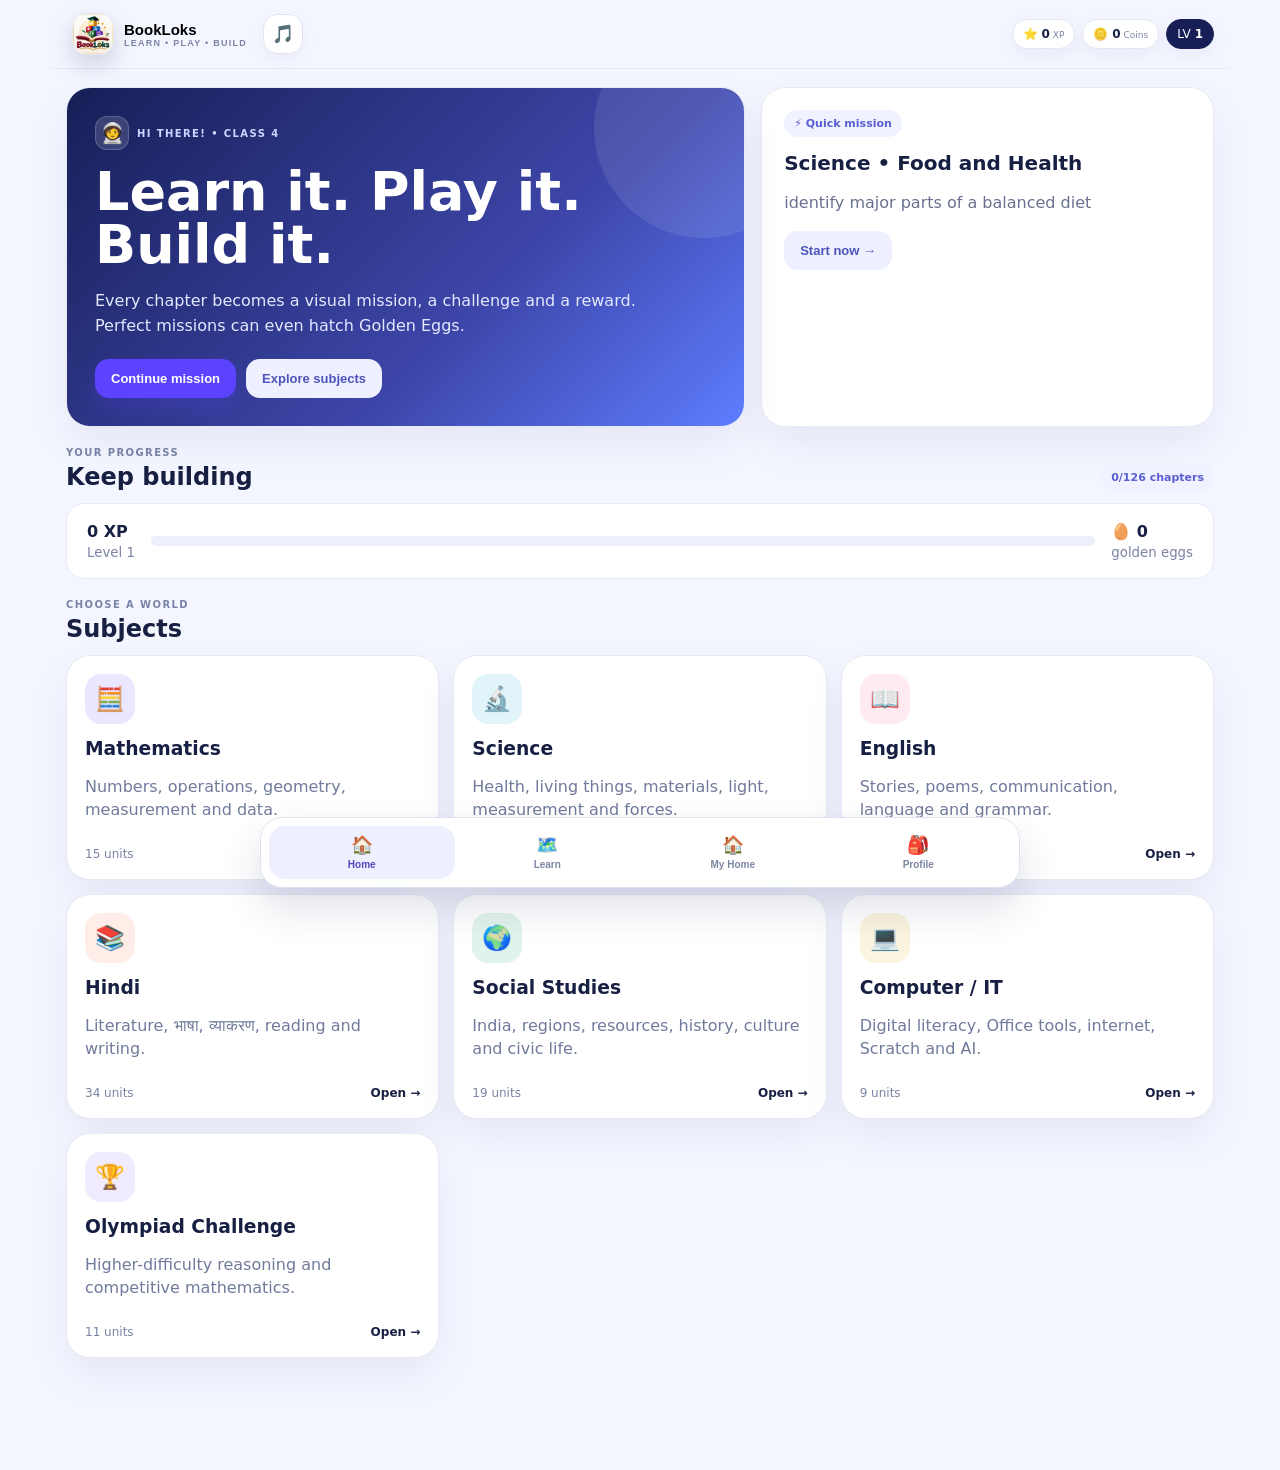
==== app/index.html @ 9c19acb6 "Add files via upload" ====
<!doctype html><html lang="en"><head><meta charset="utf-8"><meta name="viewport" content="width=device-width,initial-scale=1,viewport-fit=cover,user-scalable=no"><meta name="theme-color" content="#F4F6FF"><meta name="mobile-web-app-capable" content="yes"><meta name="apple-mobile-web-app-capable" content="yes"><title>BookLoks — Learn • Play • Build</title><link rel="icon" type="image/png" href="../assets/logo/bookloks_icon_256.png"><link rel="apple-touch-icon" href="../assets/logo/bookloks_icon_256.png"><link rel="stylesheet" href="styles.css"></head><body><div class="app-shell"><header class="topbar"><button id="backBtn" class="icon-btn hidden">←</button><button id="brandBtn" class="brand"><span class="brand-orb"><img src="../assets/logo/bookloks_icon_256.png" alt="BookLoks"/></span><span><b>BookLoks</b><small>LEARN • PLAY • BUILD</small></span></button><button id="musicBtn" class="music-btn" type="button" aria-label="Sound on" title="Sound on">🎵</button><div class="header-stats"><span class="stat-pill">⭐ <b id="xpValue">0</b><small>XP</small></span><span class="stat-pill">🪙 <b id="coinValue">0</b><small>Coins</small></span><span class="level-pill">LV <b id="levelValue">1</b></span></div></header><main id="app"><section style="padding:40px;text-align:center"><h1 style="margin-bottom:8px">BookLoks</h1><p>Loading your learning world…</p></section></main><nav class="bottom-nav"><button class="nav-btn active" data-route="home"><span>🏠</span><small>Home</small></button><button class="nav-btn" data-route="subjects"><span>🗺️</span><small>Learn</small></button><button class="nav-btn" data-route="world"><span>🏠</span><small>My Home</small></button><button class="nav-btn" data-route="profile"><span>🎒</span><small>Profile</small></button></nav></div><div id="toast" class="toast"></div><div id="modal" class="modal hidden"></div><script src="loader.js"></script></body></html>
---- app/styles.css ----
/* Blogger skin wrapper — app CSS below */
.app-hidden-section,#apphidden{display:none!important;height:0!important;min-height:0!important;overflow:hidden!important;}
body#layout #apphidden{display:block!important;height:auto!important;}
*{box-sizing:border-box}html,body{margin:0;padding:0;background:#f4f6ff;color:#172042;font-family:Inter,system-ui,-apple-system,BlinkMacSystemFont,"Segoe UI",sans-serif}body{min-height:100vh;width:100%;overflow-x:hidden;overscroll-behavior-x:none;-webkit-tap-highlight-color:transparent}.app-shell{max-width:1180px;margin:0 auto;min-height:100vh;background:#f4f6ff}.topbar{position:sticky;top:0;z-index:20;display:flex;align-items:center;gap:10px;padding:12px 16px;background:rgba(244,246,255,.93);backdrop-filter:blur(18px);border-bottom:1px solid #e6e9f6}.brand{border:0;background:none;display:flex;align-items:center;gap:10px;cursor:pointer;text-align:left;min-width:0}.brand-orb{width:42px;height:42px;border-radius:14px;display:grid;place-items:center;background:#171f4f;color:#fff;font-weight:900;font-size:22px;box-shadow:0 10px 24px rgba(25,31,90,.18)}.brand b{display:block;font-size:15px}.brand small{display:block;font-size:9px;letter-spacing:.14em;font-weight:800;color:#7c84a6}.header-stats{margin-left:auto;display:flex;gap:7px;align-items:center}.stat-pill,.level-pill{background:#fff;border:1px solid #e3e6f3;border-radius:999px;padding:7px 10px;font-size:12px;box-shadow:0 6px 18px rgba(36,48,120,.06)}.stat-pill small{margin-left:3px;color:#7b83a4;font-size:9px}.level-pill{background:#181f57;color:#fff;border-color:#181f57}.icon-btn{width:40px;height:40px;border:0;border-radius:14px;background:#fff;border:1px solid #e1e4f1;cursor:pointer;font-size:20px}.music-btn{width:40px;height:40px;border:1px solid #e1e4f1;border-radius:14px;background:#fff;cursor:pointer;font-size:18px;display:grid;place-items:center;box-shadow:0 6px 16px rgba(36,48,120,.05)}.music-btn.off{opacity:.55}.option-btn.wrong{animation:wrongShake .34s ease}.check-card-btn.wrong{animation:wrongShake .34s ease}.error-flash{animation:errorPulse .36s ease}@keyframes wrongShake{0%,100%{transform:translateX(0)}20%{transform:translateX(-5px)}40%{transform:translateX(5px)}60%{transform:translateX(-4px)}80%{transform:translateX(4px)}}@keyframes errorPulse{0%{box-shadow:0 0 0 0 rgba(220,72,72,.0)}45%{box-shadow:0 0 0 5px rgba(220,72,72,.12)}100%{box-shadow:0 0 0 0 rgba(220,72,72,.0)}}.hidden{display:none!important}#app{padding:18px 16px calc(112px + env(safe-area-inset-bottom))}.hero-grid{display:grid;grid-template-columns:1.5fr 1fr;gap:16px}.hero-card,.daily-card,.content-card,.chapter-hero,.visual-game-card,.question-card,.world-card,.profile-card,.book-card,.subject-card,.chapter-card{background:#fff;border:1px solid #e6e9f4;box-shadow:0 18px 40px rgba(38,50,120,.07);border-radius:24px}.hero-card{padding:28px;background:linear-gradient(135deg,#171f57 0%,#3d46a9 62%,#5e7dff 100%);color:#fff;overflow:hidden;position:relative}.hero-card:after{content:"";position:absolute;width:220px;height:220px;border-radius:50%;right:-70px;top:-70px;background:rgba(255,255,255,.09)}.eyebrow{font-size:10px;letter-spacing:.14em;font-weight:900;color:#7a83a6;text-transform:uppercase}.hero-card .eyebrow{color:#cfd4ff}.hero-card h1{font-size:clamp(30px,6vw,54px);line-height:.98;margin:12px 0}.hero-card p{max-width:560px;color:#e4e8ff;line-height:1.6}.hero-actions{display:flex;flex-wrap:wrap;gap:10px;margin-top:20px}.daily-card{padding:22px}.daily-card h3{font-size:20px;margin:14px 0 8px}.daily-card p{color:#68718f;line-height:1.5}.section{margin-top:18px}.section-head{display:flex;align-items:flex-end;justify-content:space-between;gap:16px;margin:20px 0 12px}.section-head h1,.section-head h2{margin:5px 0 0}.section-head p{margin:8px 0 0;color:#707a9b}.subject-grid{display:grid;grid-template-columns:repeat(3,1fr);gap:14px}.subject-card{padding:18px;cursor:pointer;transition:.2s transform,.2s box-shadow}.subject-card:hover{transform:translateY(-3px);box-shadow:0 24px 50px rgba(38,50,120,.12)}.icon-bubble{width:50px;height:50px;border-radius:16px;background:color-mix(in srgb,var(--accent) 13%,white);display:grid;place-items:center;font-size:24px}.subject-card h3{margin:14px 0 6px}.subject-card p{color:#707a9b;line-height:1.45;min-height:56px}.card-foot{display:flex;justify-content:space-between;margin-top:14px;font-size:12px}.card-foot span{color:#7b83a4}.progress-card{display:grid;grid-template-columns:auto 1fr auto;gap:16px;align-items:center;padding:18px 20px;background:#fff;border:1px solid #e6e9f4;border-radius:18px}.progress-card small{display:block;color:#7b83a4;margin-top:4px}.big-progress{height:10px;border-radius:999px;background:#edf0fb;overflow:hidden}.big-progress span{display:block;height:100%;background:linear-gradient(90deg,#5b43ff,#6f9dff);border-radius:inherit}.pill,.tag-row span,.skill-pill{display:inline-flex;align-items:center;gap:5px;padding:7px 10px;border-radius:999px;background:#f0f2ff;color:#5a5ed1;font-size:11px;font-weight:800}.book-grid{display:grid;grid-template-columns:repeat(2,1fr);gap:14px}.book-card{display:flex;align-items:center;gap:14px;padding:18px;cursor:pointer}.book-card:hover{box-shadow:0 24px 50px rgba(38,50,120,.11)}.book-icon{width:50px;height:50px;border-radius:16px;background:#f2f4ff;display:grid;place-items:center;font-size:24px}.book-card h3{margin:0 0 5px}.book-card p{margin:0 0 10px;color:#737c9c;font-size:13px}.book-card .arrow{margin-left:auto;font-size:22px;color:#6870a0}.chapter-grid{display:grid;grid-template-columns:repeat(2,1fr);gap:12px}.chapter-card{display:flex;gap:14px;padding:15px;cursor:pointer}.chapter-card.done{border-color:#bfe9d8;background:#fbfffd}.chapter-num{min-width:42px;height:42px;border-radius:14px;background:#171f57;color:#fff;display:grid;place-items:center;font-weight:900}.chapter-card h3{margin:0 0 6px;font-size:16px}.chapter-card p{margin:0;color:#6d7695;line-height:1.4;font-size:12px}.tag-row{display:flex;flex-wrap:wrap;gap:7px;margin-top:10px}.tag-row span{background:#f7f8fc;color:#66708e;border:1px solid #e6e9f1}.source-note{margin-top:16px;padding:12px 14px;background:#fff;border:1px dashed #ccd2e6;border-radius:14px;color:#6c7694;font-size:12px;line-height:1.5}.chapter-hero{padding:22px;border-left:6px solid var(--accent)}.chapter-hero h1{font-size:34px;margin:8px 0}.chapter-hero p{color:#707a98}.content-grid{display:grid;grid-template-columns:repeat(2,1fr);gap:14px;margin-top:14px}.content-card{padding:18px}.content-card h3{margin:8px 0 12px}.content-card p{color:#66708d;line-height:1.5}.card-icon{font-size:22px}.chip-wrap{display:flex;flex-wrap:wrap;gap:7px}.chip{padding:8px 11px;border-radius:12px;background:#f3f4ff;color:#4b54a5;font-size:12px;font-weight:700}.skill-pill{margin:0 6px 6px 0;background:#f4fbf7;color:#218558}.action-bar{display:flex;align-items:center;justify-content:space-between;gap:10px;margin-top:16px}.btn{border:0;border-radius:14px;padding:12px 16px;font-weight:900;cursor:pointer;font-size:13px}.btn.primary{background:#5b43ff;color:#fff;box-shadow:0 10px 20px rgba(91,67,255,.22)}.btn.dark{background:#171f57;color:#fff}.btn.soft{background:#eef0ff;color:#4e54b9}.btn.tiny{padding:8px 10px;border-radius:10px;font-size:11px}.btn:disabled{opacity:.45;cursor:not-allowed}.mission-shell{max-width:980px;margin:0 auto;width:100%}.mission-hero{padding:10px 2px 16px}.mission-hero h1{font-size:clamp(28px,5vw,44px);margin:8px 0}.mission-hero p{color:#707a99;max-width:720px}.stepper{display:flex;gap:8px;flex-wrap:wrap;margin-top:14px}.stepper span{padding:8px 12px;border-radius:999px;background:#eef0fa;color:#8a91ad;font-size:10px;font-weight:900;letter-spacing:.08em}.stepper .active{background:#171f57;color:#fff}.visual-game-card,.question-card{padding:18px}.game-head{display:flex;justify-content:space-between;gap:15px}.game-head h2{margin:9px 0 4px}.game-head p{color:#7b84a3;margin:0}.page-badge{align-self:flex-start;border-radius:999px;background:#f0efff;color:#5b43ff;padding:8px 10px;font-weight:900;font-size:11px}.mini-scene{position:relative;height:360px;margin-top:16px;border-radius:22px;overflow:hidden;background:linear-gradient(#c8f0ff 0 45%,#e2c18d 45% 100%);user-select:none;touch-action:none}.mini-scene .sign{position:absolute;left:18px;top:18px;background:#ff626b;color:white;font-weight:1000;padding:9px 12px;border-radius:12px;transform:rotate(-3deg)}.cloud{position:absolute;left:55%;top:28px;font-size:44px;opacity:.75}.ground{position:absolute;left:0;right:0;bottom:0;height:45%;background:repeating-linear-gradient(90deg,#d4b276 0 14px,#d8ba86 14px 27px)}.conveyor{position:absolute;left:8%;right:8%;top:47%;height:56px;background:#555b6d;border-radius:16px;box-shadow:0 10px 16px rgba(24,30,55,.18)}.belt{position:absolute;inset:10px;border-radius:10px;background:repeating-linear-gradient(90deg,#9ca8bd 0 18px,#737f95 18px 34px)}.crate{position:absolute;top:39%;left:12%;width:78px;height:78px;background:#cf8b45;border-radius:16px;display:grid;place-items:center;font-size:28px;box-shadow:0 10px 18px rgba(71,43,21,.2);touch-action:none;cursor:grab}.crate:active{cursor:grabbing}.drop-target{position:absolute;top:39%;right:6%;width:120px;height:86px;border:4px dashed #29ae71;border-radius:18px;background:#eefff5;display:grid;place-items:center;color:#15814f;font-weight:1000;font-size:11px}.hint-arrow{position:absolute;bottom:23px;left:31%;background:#4f5367;color:#fff;padding:9px 16px;border-radius:999px;font-size:11px;font-weight:900}.mini-info{position:absolute;left:18px;bottom:20px;background:#ffffffdc;padding:9px 12px;border-radius:12px;font-size:11px;font-weight:800}.visual-controls{display:flex;align-items:center;justify-content:space-between;gap:10px;margin-top:14px}.visual-status{font-size:12px;font-weight:900;color:#a17313}.visual-status.success{color:#1f9a68}.question-card{margin-top:14px}.question-meta{display:flex;justify-content:space-between;color:#7c84a4;font-size:11px;font-weight:800}.question-card h2{font-size:24px;line-height:1.25;margin:16px 0}.option-grid{display:grid;gap:10px}.option-btn{padding:15px;border-radius:16px;border:1px solid #e1e5f2;background:#fff;text-align:left;font-size:14px;font-weight:800;color:#27304f;cursor:pointer}.option-btn:hover{background:#f7f8ff}.option-btn.correct{border-color:#52c797;background:#effdf6}.option-btn.wrong{border-color:#f08b8b;background:#fff3f3}.feedback{margin-top:12px;padding:12px 14px;border-radius:14px;font-size:12px;line-height:1.5}.feedback.good{background:#ecfff5;color:#11764f}.feedback.bad{background:#fff1f1;color:#a54848}.progress{height:8px;background:#eceff9;border-radius:999px;overflow:hidden;margin-top:15px}.progress span{display:block;height:100%;background:linear-gradient(90deg,#5b43ff,#6c99ff)}.world-card{padding:20px}.room-wrap{display:grid;grid-template-columns:1.4fr 1fr;gap:14px}.room{position:relative;min-height:480px;border-radius:22px;overflow:hidden;background:linear-gradient(#dff7ff 0 58%,#d8b27b 58% 100%);border:1px solid #d8deef}.room .wall-pattern{position:absolute;inset:0 0 42%;background:repeating-linear-gradient(90deg,rgba(255,255,255,.15) 0 18px,rgba(255,255,255,0) 18px 36px)}.rug{position:absolute;width:50%;height:18%;left:25%;bottom:9%;border-radius:50%;background:#8b7be0;opacity:.75}.window{position:absolute;right:8%;top:8%;width:110px;height:100px;border:10px solid #fff;background:#aee3ff;border-radius:18px;box-shadow:0 10px 20px rgba(42,55,95,.13)}.world-item{position:absolute;font-size:40px;transform:translate(-50%,-50%);filter:drop-shadow(0 7px 7px rgba(0,0,0,.13))}.shop{padding:14px;background:#fff;border:1px solid #e6e9f4;border-radius:22px}.inventory-grid{display:grid;gap:8px}.item-card{display:flex;align-items:center;gap:10px;border:1px solid #eef0f5;border-radius:14px;padding:10px}.item-emoji{font-size:24px}.item-main{min-width:0;flex:1}.item-main b{display:block;font-size:12px}.item-main small{color:#8189a2}.profile-card{padding:22px}.profile-main{display:flex;align-items:center;gap:14px}.avatar{width:70px;height:70px;border-radius:22px;background:#efeefe;display:grid;place-items:center;font-size:38px}.profile-main h1{margin:5px 0}.stat-grid{display:grid;grid-template-columns:repeat(3,1fr);gap:10px;margin-top:18px}.stat-grid>div{padding:15px;border-radius:16px;background:#f7f8fd;border:1px solid #e7eaf5}.stat-grid span{display:block;color:#78819e;font-size:11px;margin-top:5px}.profile-section{margin-top:16px;padding-top:16px;border-top:1px solid #e7eaf5}.bottom-nav{position:fixed;left:50%;transform:translateX(-50%);bottom:12px;z-index:30;width:min(760px,calc(100% - 24px));display:grid;grid-template-columns:repeat(4,1fr);background:rgba(255,255,255,.95);border:1px solid #dde2f0;border-radius:22px;padding:8px;box-shadow:0 20px 40px rgba(31,42,92,.14);backdrop-filter:blur(20px)}.nav-btn{border:0;background:none;border-radius:16px;padding:8px 6px;color:#7d85a1;cursor:pointer}.nav-btn span{display:block;font-size:18px}.nav-btn small{font-size:10px;font-weight:900}.nav-btn.active{background:#eef0ff;color:#4f46bd}.toast{position:fixed;left:50%;bottom:92px;transform:translateX(-50%) translateY(15px);opacity:0;pointer-events:none;background:#171f57;color:#fff;padding:11px 14px;border-radius:999px;font-weight:800;font-size:12px;z-index:50;transition:.2s}.toast.show{opacity:1;transform:translateX(-50%) translateY(0)}.modal{position:fixed;inset:0;background:rgba(15,19,44,.45);display:grid;place-items:center;z-index:60;padding:18px}.modal-card{background:#fff;border-radius:24px;padding:22px;width:min(420px,100%);box-shadow:0 30px 80px rgba(0,0,0,.2)}.modal-card h2{margin-top:0}.input{width:100%;padding:13px 14px;border-radius:14px;border:1px solid #d9deec;font-size:15px;margin:8px 0 14px}.modal-actions{display:flex;justify-content:flex-end;gap:8px}.result-card{max-width:720px;margin:10vh auto 0;padding:30px;background:#fff;border:1px solid #e3e7f2;border-radius:28px;text-align:center;box-shadow:0 30px 70px rgba(43,54,120,.14)}.result-icon{font-size:62px}.reward-grid{display:grid;grid-template-columns:repeat(3,1fr);gap:10px;margin:18px 0}.reward-grid>div{padding:15px;border-radius:16px;background:#f7f8ff}.reward-grid b{display:block;font-size:22px}.muted{color:#77809e}
@media(max-width:900px){.hero-grid{grid-template-columns:1fr}.subject-grid{grid-template-columns:repeat(2,1fr)}.content-grid,.room-wrap{grid-template-columns:1fr}.book-grid,.chapter-grid{grid-template-columns:1fr}}
@media(max-width:640px){
  #app{padding:12px 12px calc(92px + env(safe-area-inset-bottom));}
  .app-shell{width:100%;max-width:none;}
  .topbar{position:sticky;top:0;padding:8px 10px;}
  .brand{gap:8px;}
  .brand-orb{width:36px;height:36px;border-radius:12px;font-size:20px;}
  .brand b{font-size:13px;}
  .brand small{font-size:8px;}
  .header-stats{gap:4px;}
  .stat-pill{padding:6px 7px;font-size:11px;}
  .level-pill{padding:8px 10px;font-size:11px;}
  .hero-card{padding:20px;border-radius:20px;}
  .hero-card h1{font-size:34px;line-height:1.02;}
  .hero-actions{display:grid;grid-template-columns:1fr;gap:8px;}
  .hero-actions .btn{width:100%;min-height:46px;}
  .section-head{align-items:flex-start;}
  .subject-card{min-width:0;}
  .subject-card h3{font-size:15px;}
  .bottom-nav{bottom:calc(8px + env(safe-area-inset-bottom));width:calc(100% - 16px);border-radius:18px;padding:6px;}
  .nav-btn{padding:7px 5px;}
  .nav-btn span{font-size:17px;}
  .nav-btn small{font-size:9px;}
  .mission-shell{max-width:none;}
  .mission-hero{padding:4px 2px 12px;}
  .mission-hero h1{font-size:28px;line-height:1.05;margin:6px 0;}
  .mission-hero p{font-size:14px;line-height:1.45;}
  .stepper{gap:6px;margin-top:10px;}
  .stepper span{font-size:9px;padding:7px 9px;}
  .visual-game-card,.question-card{padding:14px;border-radius:20px;}
  .game-head{gap:8px;}
  .game-head h2{font-size:18px;line-height:1.2;margin:8px 0 4px;}
  .game-head p{font-size:12px;line-height:1.4;}
  .page-badge{padding:7px 9px;font-size:10px;}
  .mini-scene{height:260px;margin-top:12px;border-radius:18px;}
  .drop-target{right:3%;width:92px;height:72px;top:39%;font-size:10px;}
  .crate{width:62px;height:62px;font-size:24px;top:40%;border-radius:14px;}
  .hint-arrow{left:26%;bottom:18px;padding:8px 12px;font-size:10px;}
  .mini-info{left:12px;bottom:16px;padding:8px 10px;font-size:10px;}
  .visual-controls{flex-direction:column;align-items:stretch;margin-top:10px;}
  .visual-controls .btn{width:100%;min-height:44px;}
  .visual-status{text-align:center;}
  .visual-game-card .action-bar{flex-direction:column-reverse;align-items:stretch;}
  .visual-game-card .action-bar .btn{width:100%;min-height:44px;}
  .question-card h2{font-size:19px;}
  .option-btn{min-height:50px;font-size:13px;padding:13px 14px;}
  .question-card .action-bar{flex-direction:column;align-items:stretch;}
  .question-card .action-bar .btn{width:100%;min-height:44px;}
  .result-card{margin:5vh auto 0;padding:24px 16px;border-radius:22px;}
  .world-card{padding:14px;}
  .profile-card{padding:16px;}
  .profile-main{flex-wrap:wrap;}
  .profile-main .btn{width:100%;}.topbar{padding:10px}.header-stats{gap:4px}.stat-pill{padding:6px 8px}.brand-orb{width:38px;height:38px}.brand b{font-size:14px}.hero-card{padding:22px}.subject-grid{grid-template-columns:1fr 1fr;gap:9px}.subject-card{padding:14px}.subject-card p{font-size:12px;min-height:48px}.section-head h1{font-size:28px}.mini-scene{height:300px}.drop-target{right:4%;width:96px;height:76px}.crate{width:68px;height:68px}.game-head h2{font-size:19px}.question-card h2{font-size:20px}.reward-grid{grid-template-columns:1fr 1fr 1fr}.profile-main{align-items:flex-start}.stat-grid{grid-template-columns:1fr 1fr 1fr}}

/* Focused mobile mission mode: give the child the full screen. */
.mission-mode .bottom-nav{display:none}
.mission-mode #app{padding-bottom:24px}
@media(max-width:640px){
  .mission-mode #app{padding-bottom:calc(24px + env(safe-area-inset-bottom))}
  .mission-mode .topbar{background:#f4f6ff}
}


/* Mobile polish v2.2 */
.concept-scene{height:auto;min-height:360px;overflow:hidden}
.concept-stage{position:relative;min-height:360px;padding:52px 16px 20px;display:flex;flex-direction:column;align-items:center;justify-content:center;text-align:center}
.concept-icon{font-size:58px;line-height:1;margin:6px 0 8px}
.concept-prompt{margin:0 0 14px;font-size:14px;font-weight:800;color:#2f3758}
.concept-grid{width:100%;max-width:620px;display:grid;grid-template-columns:repeat(2,minmax(0,1fr));gap:10px}
.concept-card{min-height:58px;border:1px solid #dfe4f3;background:#fff;border-radius:15px;padding:10px 12px;color:#313a61;font-size:12px;font-weight:900;line-height:1.25;cursor:pointer;box-shadow:0 6px 16px rgba(45,57,115,.06)}
.concept-card span{display:inline-grid;place-items:center;width:22px;height:22px;border-radius:8px;background:#eef0ff;color:#5b43ff;margin-right:7px}
.concept-card.selected{background:#171f57;color:#fff;border-color:#171f57;box-shadow:0 10px 20px rgba(23,31,87,.18)}
.concept-card.selected span{background:#5b43ff;color:#fff}
.concept-progress{margin-top:12px;font-size:11px;font-weight:900;color:#6b7594}
@media(max-width:640px){
  .topbar{padding:7px 8px;gap:5px;min-height:54px}
  .topbar .icon-btn{width:32px;height:32px;border-radius:10px;font-size:17px;flex:0 0 32px}
  .brand{gap:6px;padding:0;flex:1;min-width:0}
  .brand-orb{width:30px;height:30px;border-radius:9px;font-size:16px;flex:0 0 30px}
  .brand b{font-size:11.5px;line-height:1.05;white-space:nowrap}
  .brand small{font-size:6.5px;letter-spacing:.11em;line-height:1.1;white-space:nowrap}
  .header-stats{gap:3px;flex:0 0 auto;margin-left:0}
  .stat-pill{width:34px;min-width:34px;height:32px;padding:4px 2px;border-radius:10px;display:flex;align-items:center;justify-content:center;gap:0;font-size:9px}
  .stat-pill small{display:none}
  .level-pill{width:34px;min-width:34px;height:32px;padding:6px 2px;border-radius:12px;font-size:9px;text-align:center;white-space:nowrap}
  .mission-mode .topbar{padding-left:7px;padding-right:7px}
  .mission-hero{padding-top:2px}
  .game-head{position:relative;display:block;padding-right:42px}
  .page-badge{position:absolute;right:0;top:0;width:36px;min-width:36px;padding:7px 5px;text-align:center;white-space:nowrap;line-height:1.05}
  .game-head h2{max-width:100%;font-size:18px}
  .game-head p{max-width:100%}
  .concept-scene{min-height:410px}
  .concept-stage{min-height:410px;padding:54px 12px 18px}
  .concept-icon{font-size:50px}
  .concept-prompt{font-size:13px;margin-bottom:12px}
  .concept-grid{grid-template-columns:1fr;gap:8px;max-height:none}
  .concept-card{min-height:50px;font-size:12px;padding:9px 10px;text-align:left}
  .concept-progress{font-size:10px;margin-top:10px}
}
@media(min-width:641px){
  .concept-grid{grid-template-columns:repeat(3,minmax(0,1fr))}
}

/* v3 My Home + reward economy */
.world-header{display:flex;align-items:flex-end;justify-content:space-between;gap:14px;margin:6px 0 14px}.world-header h1{margin:6px 0 0;font-size:34px}.world-header p{margin:7px 0 0;color:#6f7897;max-width:680px}.world-meta{display:flex;gap:8px;flex-wrap:wrap;justify-content:flex-end}.home-editor{display:flex;justify-content:space-between;align-items:center;gap:10px;margin-bottom:12px}.room-tabs{display:flex;gap:8px;overflow:auto;padding-bottom:2px;scrollbar-width:none}.room-tabs::-webkit-scrollbar{display:none}.room-tab{border:1px solid #e3e7f2;background:#fff;color:#68718f;border-radius:14px;padding:10px 12px;display:flex;align-items:center;gap:7px;font-weight:900;font-size:12px;cursor:pointer;white-space:nowrap}.room-tab.active{background:#171f57;color:#fff;border-color:#171f57}.editor-actions{display:flex;gap:7px;flex:0 0 auto}.room{position:relative;min-height:480px;border-radius:22px;overflow:hidden;background:linear-gradient(var(--wall),var(--wall) 58%,var(--floor) 58%);border:1px solid #d8deef;touch-action:none}.room-label{position:absolute;left:14px;top:12px;z-index:4;padding:8px 10px;border-radius:12px;background:#ffffffdd;color:#2b3359;font-size:11px;font-weight:1000;box-shadow:0 6px 14px rgba(30,40,90,.08)}.world-item{border:0;background:transparent;position:absolute;z-index:5;padding:0;font-size:44px;line-height:1;transform:translate(-50%,-50%);filter:drop-shadow(0 7px 7px rgba(0,0,0,.14));cursor:grab;touch-action:none;user-select:none}.world-item.dragging{cursor:grabbing;transform:translate(-50%,-50%) scale(1.08);filter:drop-shadow(0 10px 11px rgba(70,55,140,.22))}.shop{min-width:0}.shop-head{display:flex;justify-content:space-between;gap:10px;align-items:flex-start;margin-bottom:10px}.shop-head h3{margin:0}.shop-head small{display:block;color:#7f88a4;margin-top:4px}.theme-mini-row{display:flex;gap:7px;flex-wrap:wrap;margin-top:10px}.xp-chip{padding:7px 9px;border-radius:999px;background:#f2f3f8;color:#959bb0;font-size:10px;font-weight:900;border:1px solid #e4e7f0}.xp-chip.on{background:#eef7ff;color:#3567b5;border-color:#cfe4ff}.modal-kicker{font-size:10px;letter-spacing:.13em;color:#707aa0;font-weight:1000}.theme-grid{display:grid;grid-template-columns:repeat(3,1fr);gap:9px;margin:12px 0}.theme-card{border:1px solid #e1e5f1;background:#fff;border-radius:15px;padding:10px;display:flex;flex-direction:column;gap:6px;cursor:pointer;text-align:left}.theme-card.active{border-color:#5b43ff;box-shadow:0 0 0 2px rgba(91,67,255,.1)}.theme-card.locked{opacity:.45}.theme-card b{font-size:12px}.theme-card small{color:#7b84a0;font-size:10px}.theme-swatch{width:100%;height:42px;border-radius:10px;border:1px solid rgba(0,0,0,.06)}.perfect-banner{margin:12px auto;padding:11px 12px;border-radius:14px;background:linear-gradient(90deg,#fff5b8,#ffe8a8);color:#8d5a00;font-weight:1000}.golden-egg{margin:14px auto;padding:13px;border-radius:18px;background:linear-gradient(135deg,#fff7bf,#ffe58d);color:#815300;font-size:26px;font-weight:1000}.golden-egg small{display:block;font-size:10px;color:#9b6d10;margin-top:3px}.personal-best{margin:8px auto;padding:9px 12px;border-radius:999px;background:#f1f3ff;color:#565fc0;display:inline-flex;font-size:11px;font-weight:1000}.result-card.perfect{box-shadow:0 30px 80px rgba(255,187,72,.18)}.confetti{position:fixed;inset:0;pointer-events:none;z-index:80;overflow:hidden}.confetti span{position:absolute;top:-12px;width:8px;height:14px;border-radius:3px;background:hsl(var(--h, 250) 80% 60%);animation:fall 1.7s linear forwards}.confetti span:nth-child(3n){background:#5b43ff}.confetti span:nth-child(3n+1){background:#ff5d91}.confetti span:nth-child(3n+2){background:#ffb341}@keyframes fall{to{top:110%;transform:translateY(110vh) rotate(720deg);opacity:.85}}
@media(max-width:900px){.world-header{align-items:flex-start;flex-direction:column}.home-editor{align-items:stretch;flex-direction:column}.editor-actions{width:100%}.editor-actions .btn{flex:1}.room-tabs{width:100%}.room-wrap{grid-template-columns:1fr}}
@media(max-width:640px){.world-header h1{font-size:28px}.world-header p{font-size:13px;line-height:1.45}.world-meta{justify-content:flex-start}.room-tab{padding:9px 10px;font-size:11px}.room{min-height:420px}.world-item{font-size:40px}.theme-grid{grid-template-columns:repeat(2,1fr)}.shop{padding:12px}.item-card{padding:9px}.item-main b{font-size:11px}.item-main small{font-size:10px}}

/* v3.2 - personalized child experience */
.profile-main h1{margin:4px 0 2px}
.profile-section{margin-top:16px;padding:14px;border-radius:16px;background:#fafbff;border:1px solid #e7eaf4}
.profile-section h3{margin:0 0 7px;font-size:15px}
.profile-section p{margin:0;color:#66708d;line-height:1.5;font-size:13px}
@media(max-width:640px){
  .profile-main{gap:10px}
  .profile-main .btn{width:auto}
}


/* v3.4 - persistent avatar + custom room colours */
.profile-player-avatar{width:72px;height:72px;border-radius:22px;background:linear-gradient(135deg,#eef0ff,#f8fbff);display:grid;place-items:center;font-size:40px;border:1px solid #e1e5f3;box-shadow:0 10px 20px rgba(43,54,120,.08)}
.hero-player{display:inline-flex;align-items:center;gap:8px;margin-bottom:4px}.hero-player .hero-avatar{width:34px;height:34px;border-radius:12px;background:rgba(255,255,255,.14);display:grid;place-items:center;font-size:20px;border:1px solid rgba(255,255,255,.18)}
.world-title-line{display:flex;align-items:center;gap:11px}.world-avatar{width:46px;height:46px;border-radius:15px;background:#fff;border:1px solid #e2e6f2;display:grid;place-items:center;font-size:25px;box-shadow:0 7px 16px rgba(35,45,100,.08)}
.avatar-grid{display:grid;grid-template-columns:repeat(5,1fr);gap:9px;margin:12px 0}.avatar-card{border:1px solid #e1e5f1;background:#fff;border-radius:16px;padding:10px 6px;display:flex;flex-direction:column;gap:5px;align-items:center;cursor:pointer}.avatar-card.active{border-color:#5b43ff;box-shadow:0 0 0 2px rgba(91,67,255,.1)}.avatar-card.locked{opacity:.45}.avatar-card .avatar-face{font-size:30px;line-height:1}.avatar-card b{font-size:10px;text-align:center}.avatar-card small{color:#7b84a0;font-size:9px}.custom-colour-row{display:flex;gap:9px;align-items:center;flex-wrap:wrap;margin:10px 0}.color-picker{width:54px;height:40px;border:1px solid #dfe4f0;border-radius:11px;padding:2px;background:#fff}.custom-colour-btn{display:inline-flex;align-items:center;gap:7px;padding:9px 11px;border-radius:12px;border:1px solid #e1e5f1;background:#f7f8fc;color:#5b43ff;font-size:11px;font-weight:900;cursor:pointer}.custom-colour-btn:disabled{opacity:.45;cursor:not-allowed}
@media(max-width:640px){.avatar-grid{grid-template-columns:repeat(4,1fr)}.profile-player-avatar{width:62px;height:62px;font-size:34px}.world-avatar{width:42px;height:42px;font-size:23px}.hero-player{margin-bottom:2px}.hero-player .hero-avatar{width:31px;height:31px;font-size:18px}}

  
.brand-orb img{width:100%;height:100%;object-fit:cover;border-radius:inherit;display:block}.brand-orb{overflow:hidden;background:#fff;border:1px solid #e2e6f2}.world-item{border:0;background:transparent;padding:0;cursor:grab}.world-item:active{cursor:grabbing}.profile-actions{display:flex;gap:8px;flex-wrap:wrap;margin-left:auto}.theme-mini-row{display:flex;gap:7px;flex-wrap:wrap}.xp-chip{display:inline-flex;align-items:center;padding:7px 9px;border-radius:999px;background:#f3f4fa;color:#8a91a8;font-size:10px;font-weight:800}.xp-chip.on{background:#eef0ff;color:#4f54bd}.profile-player-avatar{width:72px;height:72px;border-radius:22px;background:linear-gradient(135deg,#eef0ff,#f8fbff);display:grid;place-items:center;font-size:40px;border:1px solid #e1e5f3;box-shadow:0 10px 20px rgba(43,54,120,.08)}.profile-main{position:relative}.world-title-line{display:flex;align-items:center;gap:11px}.world-avatar{width:46px;height:46px;border-radius:15px;background:#fff;border:1px solid #e2e6f2;display:grid;place-items:center;font-size:25px;box-shadow:0 7px 16px rgba(35,45,100,.08)}.avatar-grid{display:grid;grid-template-columns:repeat(5,1fr);gap:9px;margin:12px 0}.avatar-card{border:1px solid #e1e5f1;background:#fff;border-radius:16px;padding:10px 6px;display:flex;flex-direction:column;gap:5px;align-items:center;cursor:pointer}.avatar-card.active{border-color:#5b43ff;box-shadow:0 0 0 2px rgba(91,67,255,.1)}.avatar-card.locked{opacity:.45}.avatar-card .avatar-face{font-size:30px;line-height:1}.avatar-card b{font-size:10px;text-align:center}.avatar-card small{color:#7b84a0;font-size:9px}.custom-colour-row{display:flex;gap:9px;align-items:center;flex-wrap:wrap;margin:10px 0}.color-picker{width:54px;height:40px;border:1px solid #dfe4f0;border-radius:11px;padding:2px;background:#fff}.custom-colour-btn{display:inline-flex;align-items:center;gap:7px;padding:9px 11px;border-radius:12px;border:1px solid #e1e5f1;background:#f7f8fc;color:#5b43ff;font-size:11px;font-weight:900;cursor:pointer}.custom-colour-btn:disabled{opacity:.45;cursor:not-allowed}@media(max-width:640px){.avatar-grid{grid-template-columns:repeat(4,1fr)}.profile-player-avatar{width:62px;height:62px;font-size:34px}.world-avatar{width:42px;height:42px;font-size:23px}.profile-actions{width:100%;margin-left:0}.profile-actions .btn{flex:1}.brand-orb{width:38px;height:38px}.brand b{font-size:14px}.header-stats{gap:4px}.stat-pill{padding:6px 8px}.level-pill{padding:7px 9px}.game-head{align-items:flex-start}.page-badge{white-space:nowrap}.mini-scene{height:300px}.drop-target{right:4%;width:96px;height:76px}.crate{width:68px;height:68px}.world-item{font-size:34px}.room-wrap{grid-template-columns:1fr}.room{min-height:380px}.shop{margin-top:10px}.profile-main{flex-wrap:wrap}.result-card{margin-top:4vh;padding:22px 16px}.reward-grid{grid-template-columns:1fr 1fr 1fr}.action-bar{flex-wrap:wrap}.action-bar .btn{flex:1}.mission-mode #app{padding-top:8px}}

/* v3.8 curriculum-first mission flow */
.learn-card{display:grid;grid-template-columns:280px 1fr;gap:18px;background:#fff;border:1px solid #e6e9f4;border-radius:24px;overflow:hidden;box-shadow:0 18px 40px rgba(38,50,120,.07)}.learn-visual{min-height:270px;position:relative;display:grid;place-items:center;background:radial-gradient(circle at 50% 45%,#ffffff 0 22%,transparent 23%),linear-gradient(135deg,#f2efff,#dff2ff);overflow:hidden}.learn-orb{width:112px;height:112px;border-radius:34px;background:#171f57;color:#fff;display:grid;place-items:center;font-size:54px;box-shadow:0 18px 40px rgba(31,42,110,.18);position:relative;z-index:2}.learn-pulse{position:absolute;width:180px;height:180px;border-radius:50%;border:2px solid rgba(91,67,255,.12);animation:pulseBookLoks 2s ease-in-out infinite}.learn-label{position:absolute;bottom:16px;left:16px;right:16px;text-align:center;padding:9px;border-radius:999px;background:#ffffffd9;color:#3c4671;font-weight:900;font-size:11px;backdrop-filter:blur(10px)}.learn-copy{padding:22px}.learn-copy h2{margin:10px 0 14px;font-size:24px;line-height:1.1}.learn-goals{display:grid;gap:9px}.learn-goal{display:flex;gap:9px;align-items:flex-start;color:#5f6887;font-size:13px;line-height:1.45}.learn-goal span{width:21px;height:21px;border-radius:8px;background:#eaf8f1;color:#1f9a62;display:grid;place-items:center;font-weight:900;flex:0 0 21px}.learn-copy .tag-row span{background:#f7f8fc;color:#53608a}.check-card{padding-bottom:20px}.check-grid{display:grid;grid-template-columns:repeat(2,minmax(0,1fr));gap:12px;margin-top:18px}.check-card-btn{min-height:88px;border:1px solid #dfe4f3;background:#fff;border-radius:18px;padding:14px;text-align:left;display:flex;align-items:flex-start;gap:10px;cursor:pointer;box-shadow:0 8px 18px rgba(45,57,115,.06);transition:.16s transform,.16s border-color,.16s background}.check-card-btn:hover{transform:translateY(-2px)}.check-card-btn.selected{background:#171f57;color:#fff;border-color:#171f57}.check-card-btn.wrong{animation:shakeBook .42s ease;background:#fff1f1;border-color:#ff7777;color:#9e2d2d}.check-card-btn:disabled{cursor:default}.check-icon{width:28px;height:28px;border-radius:10px;background:#eef0ff;color:#5b43ff;display:grid;place-items:center;font-weight:1000;flex:0 0 28px}.check-card-btn.selected .check-icon{background:#5b43ff;color:#fff}.check-status{margin-top:14px;padding:11px 13px;border-radius:14px;background:#f6f7fb;color:#66708d;font-size:12px;font-weight:800;min-height:42px;display:flex;align-items:center}.check-status.success{background:#eaf9f1;color:#21875b}.check-status.warn{background:#fff4ee;color:#a25e35}.mission-chip-grid{display:flex;flex-wrap:wrap;gap:9px;justify-content:center;max-width:520px;margin-top:10px}.mission-chip{display:inline-flex;padding:9px 12px;border-radius:999px;background:#fff;border:1px solid #e2e6f2;color:#4f5a80;font-size:11px;font-weight:900;box-shadow:0 6px 14px rgba(45,57,115,.05)}@keyframes pulseBookLoks{0%,100%{transform:scale(.92);opacity:.45}50%{transform:scale(1.08);opacity:1}}@keyframes shakeBook{0%,100%{transform:translateX(0)}25%{transform:translateX(-5px)}50%{transform:translateX(5px)}75%{transform:translateX(-3px)}}@media(max-width:640px){.learn-card{grid-template-columns:1fr}.learn-visual{min-height:190px}.learn-orb{width:88px;height:88px;font-size:42px;border-radius:28px}.learn-copy{padding:16px}.learn-copy h2{font-size:20px}.check-grid{grid-template-columns:1fr;gap:9px}.check-card-btn{min-height:74px}.mission-chip-grid{gap:7px}.mission-chip{font-size:10px;padding:8px 10px}}

/* Phase 1 UX polish: short, child-friendly chapter guide */
.learn-summary{margin:0 0 14px;color:#5f6887;font-size:14px;line-height:1.55}
.learn-copy h3{margin:14px 0 8px;font-size:12px;text-transform:uppercase;letter-spacing:.07em;color:#6b7390}
.learn-scene-text{position:relative;z-index:3;max-width:230px;padding:14px 15px;border-radius:18px;background:rgba(255,255,255,.9);border:1px solid rgba(91,67,255,.10);box-shadow:0 10px 25px rgba(31,42,110,.10);display:flex;flex-direction:column;gap:7px;text-align:center;color:#354064;font-size:11px;line-height:1.4}
.learn-scene-text b{font-size:14px;color:#171f57}
.learn-scene-text span{color:#707996;font-weight:700}
.scene-chip-row{display:flex;flex-wrap:wrap;gap:5px;justify-content:center}
.scene-chip-row span{padding:5px 7px;border-radius:999px;background:#f0efff;color:#5143aa;font-weight:800;font-size:9px}
@media(max-width:640px){.learn-summary{font-size:13px}.learn-scene-text{max-width:265px;padding:12px}.learn-copy h3{margin-top:12px}.mission-chip-grid{gap:6px}}

@media(max-width:640px){.music-btn{width:32px;height:32px;border-radius:10px;font-size:16px;flex:0 0 32px}}
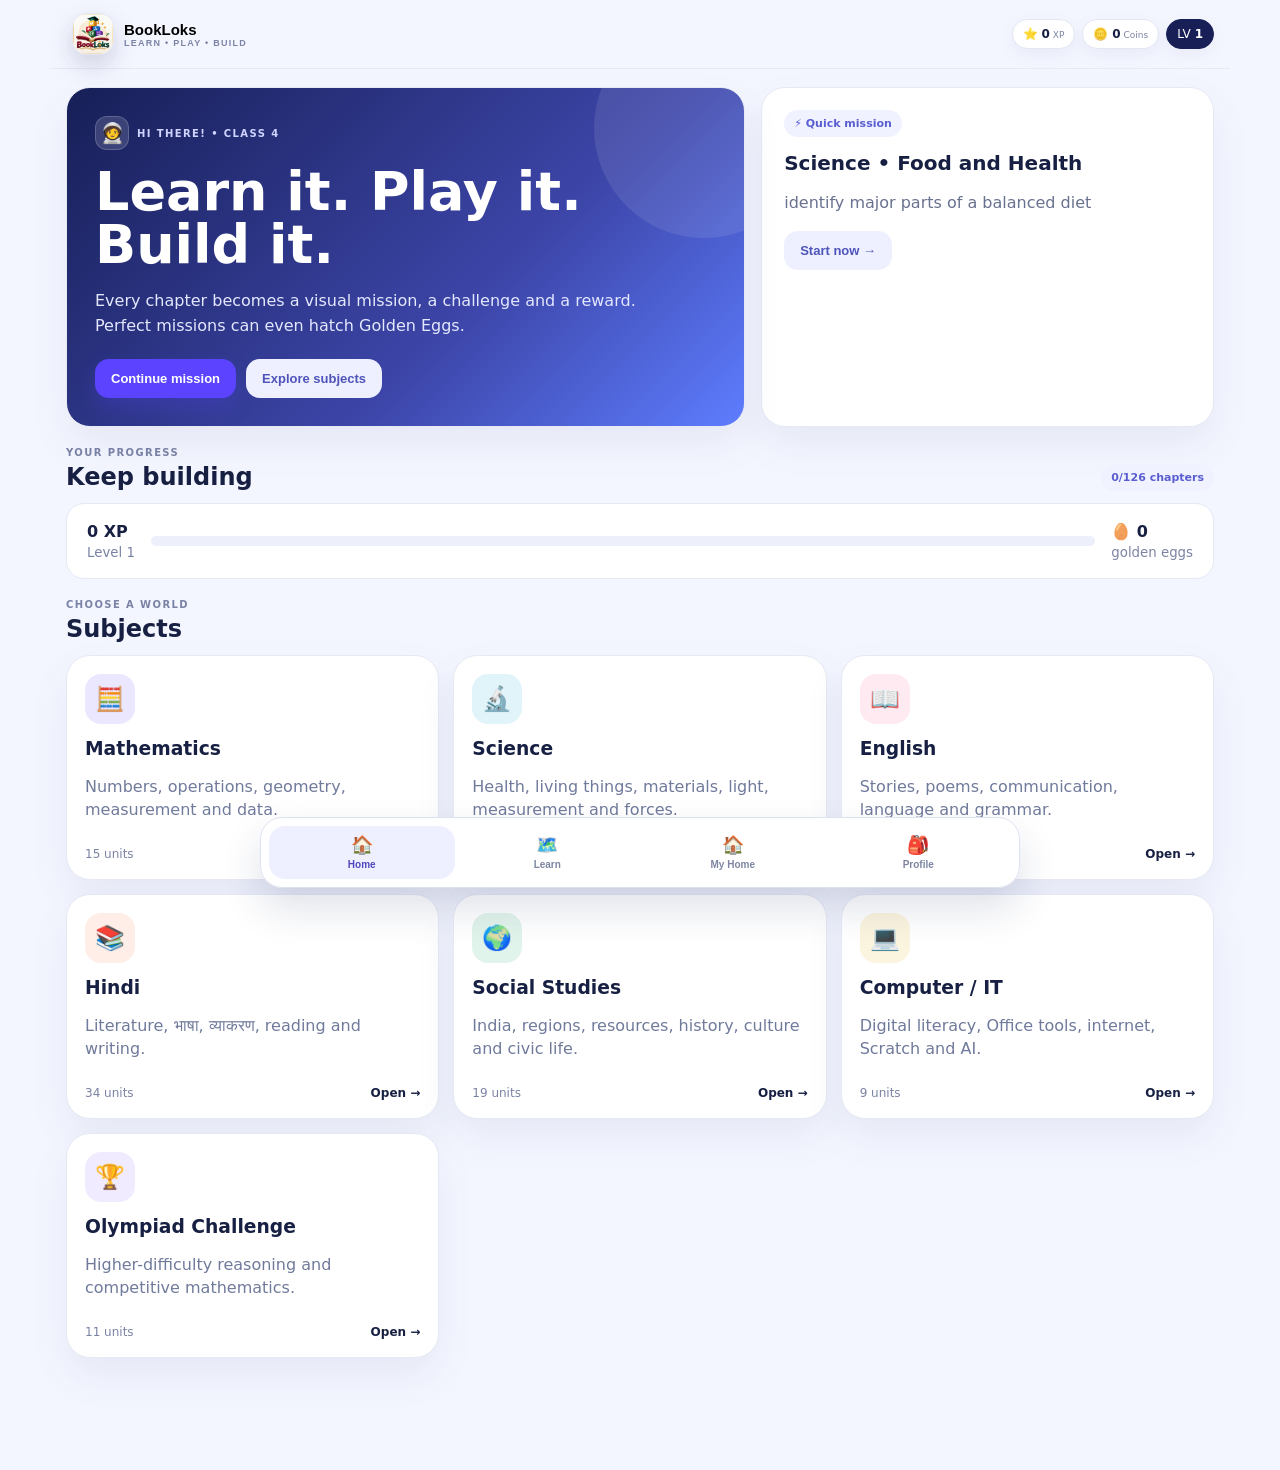
==== commit c888263c: "Add files via upload" ====
--- a/app/index.html
+++ b/app/index.html
@@ -1 +1 @@
-<!doctype html><html lang="en"><head><meta charset="utf-8"><meta name="viewport" content="width=device-width,initial-scale=1,viewport-fit=cover,user-scalable=no"><meta name="theme-color" content="#F4F6FF"><meta name="mobile-web-app-capable" content="yes"><meta name="apple-mobile-web-app-capable" content="yes"><title>BookLoks — Learn • Play • Build</title><link rel="icon" type="image/png" href="../assets/logo/bookloks_icon_256.png"><link rel="apple-touch-icon" href="../assets/logo/bookloks_icon_256.png"><link rel="stylesheet" href="styles.css"></head><body><div class="app-shell"><header class="topbar"><button id="backBtn" class="icon-btn hidden">←</button><button id="brandBtn" class="brand"><span class="brand-orb"><img src="../assets/logo/bookloks_icon_256.png" alt="BookLoks"/></span><span><b>BookLoks</b><small>LEARN • PLAY • BUILD</small></span></button><button id="musicBtn" class="music-btn" type="button" aria-label="Sound on" title="Sound on">🎵</button><div class="header-stats"><span class="stat-pill">⭐ <b id="xpValue">0</b><small>XP</small></span><span class="stat-pill">🪙 <b id="coinValue">0</b><small>Coins</small></span><span class="level-pill">LV <b id="levelValue">1</b></span></div></header><main id="app"><section style="padding:40px;text-align:center"><h1 style="margin-bottom:8px">BookLoks</h1><p>Loading your learning world…</p></section></main><nav class="bottom-nav"><button class="nav-btn active" data-route="home"><span>🏠</span><small>Home</small></button><button class="nav-btn" data-route="subjects"><span>🗺️</span><small>Learn</small></button><button class="nav-btn" data-route="world"><span>🏠</span><small>My Home</small></button><button class="nav-btn" data-route="profile"><span>🎒</span><small>Profile</small></button></nav></div><div id="toast" class="toast"></div><div id="modal" class="modal hidden"></div><script src="loader.js"></script></body></html>+<!doctype html><html lang="en"><head><meta charset="utf-8"><meta name="viewport" content="width=device-width,initial-scale=1,viewport-fit=cover,user-scalable=no"><meta name="theme-color" content="#F4F6FF"><meta name="mobile-web-app-capable" content="yes"><meta name="apple-mobile-web-app-capable" content="yes"><title>BookLoks — Learn • Play • Build</title><link rel="icon" type="image/png" href="../assets/logo/bookloks_icon_256.png"><link rel="apple-touch-icon" href="../assets/logo/bookloks_icon_256.png"><link rel="stylesheet" href="styles.css"></head><body><div id="splashScreen" class="splash-screen" aria-hidden="true"><div class="splash-glow"></div><div class="splash-card"><div class="splash-logo"><img src="../assets/logo/bookloks_icon_256.png" alt="BookLoks"></div><div class="splash-brand">BookLoks</div><div class="splash-tagline">LEARN • PLAY • BUILD</div><div class="splash-loading"><span></span><span></span><span></span></div><p class="splash-note">Building your learning world…</p></div></div><div class="app-shell"><header class="topbar"><button id="backBtn" class="icon-btn hidden">←</button><button id="brandBtn" class="brand"><span class="brand-orb"><img src="../assets/logo/bookloks_icon_256.png" alt="BookLoks"/></span><span><b>BookLoks</b><small>LEARN • PLAY • BUILD</small></span></button><div class="header-stats"><span class="stat-pill">⭐ <b id="xpValue">0</b><small>XP</small></span><span class="stat-pill">🪙 <b id="coinValue">0</b><small>Coins</small></span><span class="level-pill">LV <b id="levelValue">1</b></span></div></header><main id="app"><section style="padding:40px;text-align:center"><h1 style="margin-bottom:8px">BookLoks</h1><p>Loading your learning world…</p></section></main><nav class="bottom-nav"><button class="nav-btn active" data-route="home"><span>🏠</span><small>Home</small></button><button class="nav-btn" data-route="subjects"><span>🗺️</span><small>Learn</small></button><button class="nav-btn" data-route="world"><span>🏠</span><small>My Home</small></button><button class="nav-btn" data-route="profile"><span>🎒</span><small>Profile</small></button></nav></div><div id="toast" class="toast"></div><div id="modal" class="modal hidden"></div><script src="loader.js"></script></body></html>
--- a/app/styles.css
+++ b/app/styles.css
@@ -145,3 +145,7 @@
 @media(max-width:640px){.learn-summary{font-size:13px}.learn-scene-text{max-width:265px;padding:12px}.learn-copy h3{margin-top:12px}.mission-chip-grid{gap:6px}}
 
 @media(max-width:640px){.music-btn{width:32px;height:32px;border-radius:10px;font-size:16px;flex:0 0 32px}}
+
+
+/* v3.9 - splash screen + in-profile sound controls */
+.splash-screen{position:fixed;inset:0;z-index:200;background:radial-gradient(circle at 50% 35%,#eef3ff 0%,#dfe7ff 34%,#f7f8ff 72%);display:grid;place-items:center;overflow:hidden;opacity:1;visibility:visible;transition:opacity .42s ease,visibility .42s ease}.splash-screen.hide{opacity:0;visibility:hidden;pointer-events:none}.splash-glow{position:absolute;width:62vw;height:62vw;border-radius:50%;background:radial-gradient(circle,rgba(91,67,255,.16),rgba(91,67,255,0) 68%);filter:blur(6px);animation:splashGlow 2.1s ease-in-out infinite}.splash-card{position:relative;z-index:2;width:min(410px,calc(100% - 34px));padding:34px 26px 28px;border-radius:32px;text-align:center;background:rgba(255,255,255,.88);border:1px solid rgba(255,255,255,.9);box-shadow:0 30px 100px rgba(48,61,130,.18);backdrop-filter:blur(20px);animation:splashCardIn .6s ease-out}.splash-logo{width:100px;height:100px;margin:0 auto 15px;border-radius:28px;background:#fff;border:1px solid #e1e5f3;box-shadow:0 15px 35px rgba(48,61,130,.15);padding:8px}.splash-logo img{width:100%;height:100%;object-fit:contain;border-radius:20px}.splash-brand{font-size:36px;font-weight:1000;letter-spacing:-.04em;color:#171f57}.splash-tagline{margin-top:6px;font-size:11px;letter-spacing:.2em;font-weight:1000;color:#697397}.splash-loading{display:flex;justify-content:center;gap:7px;margin-top:22px}.splash-loading span{width:8px;height:8px;border-radius:50%;background:#5b43ff;animation:splashDots 1s infinite ease-in-out}.splash-loading span:nth-child(2){animation-delay:.14s}.splash-loading span:nth-child(3){animation-delay:.28s}.splash-note{margin:13px 0 0;color:#7a83a0;font-size:11px;font-weight:800}@keyframes splashGlow{50%{transform:scale(1.08);opacity:.72}}@keyframes splashCardIn{from{opacity:0;transform:translateY(12px) scale(.98)}to{opacity:1;transform:none}}@keyframes splashDots{0%,80%,100%{transform:scale(.75);opacity:.4}40%{transform:scale(1.15);opacity:1}}.sound-settings-actions{display:grid;grid-template-columns:1fr 1fr;gap:9px;margin-top:11px}.sound-toggle{justify-content:center!important;min-height:44px}.sound-toggle.active{border-color:#bfc7ff;background:#eef0ff;color:#4f46bd}.sound-toggle:not(.active){opacity:.7}@media(max-width:640px){.splash-logo{width:84px;height:84px;border-radius:24px}.splash-brand{font-size:32px}.splash-card{padding:30px 20px 25px;border-radius:28px}.sound-settings-actions{grid-template-columns:1fr}.sound-toggle{width:100%}}
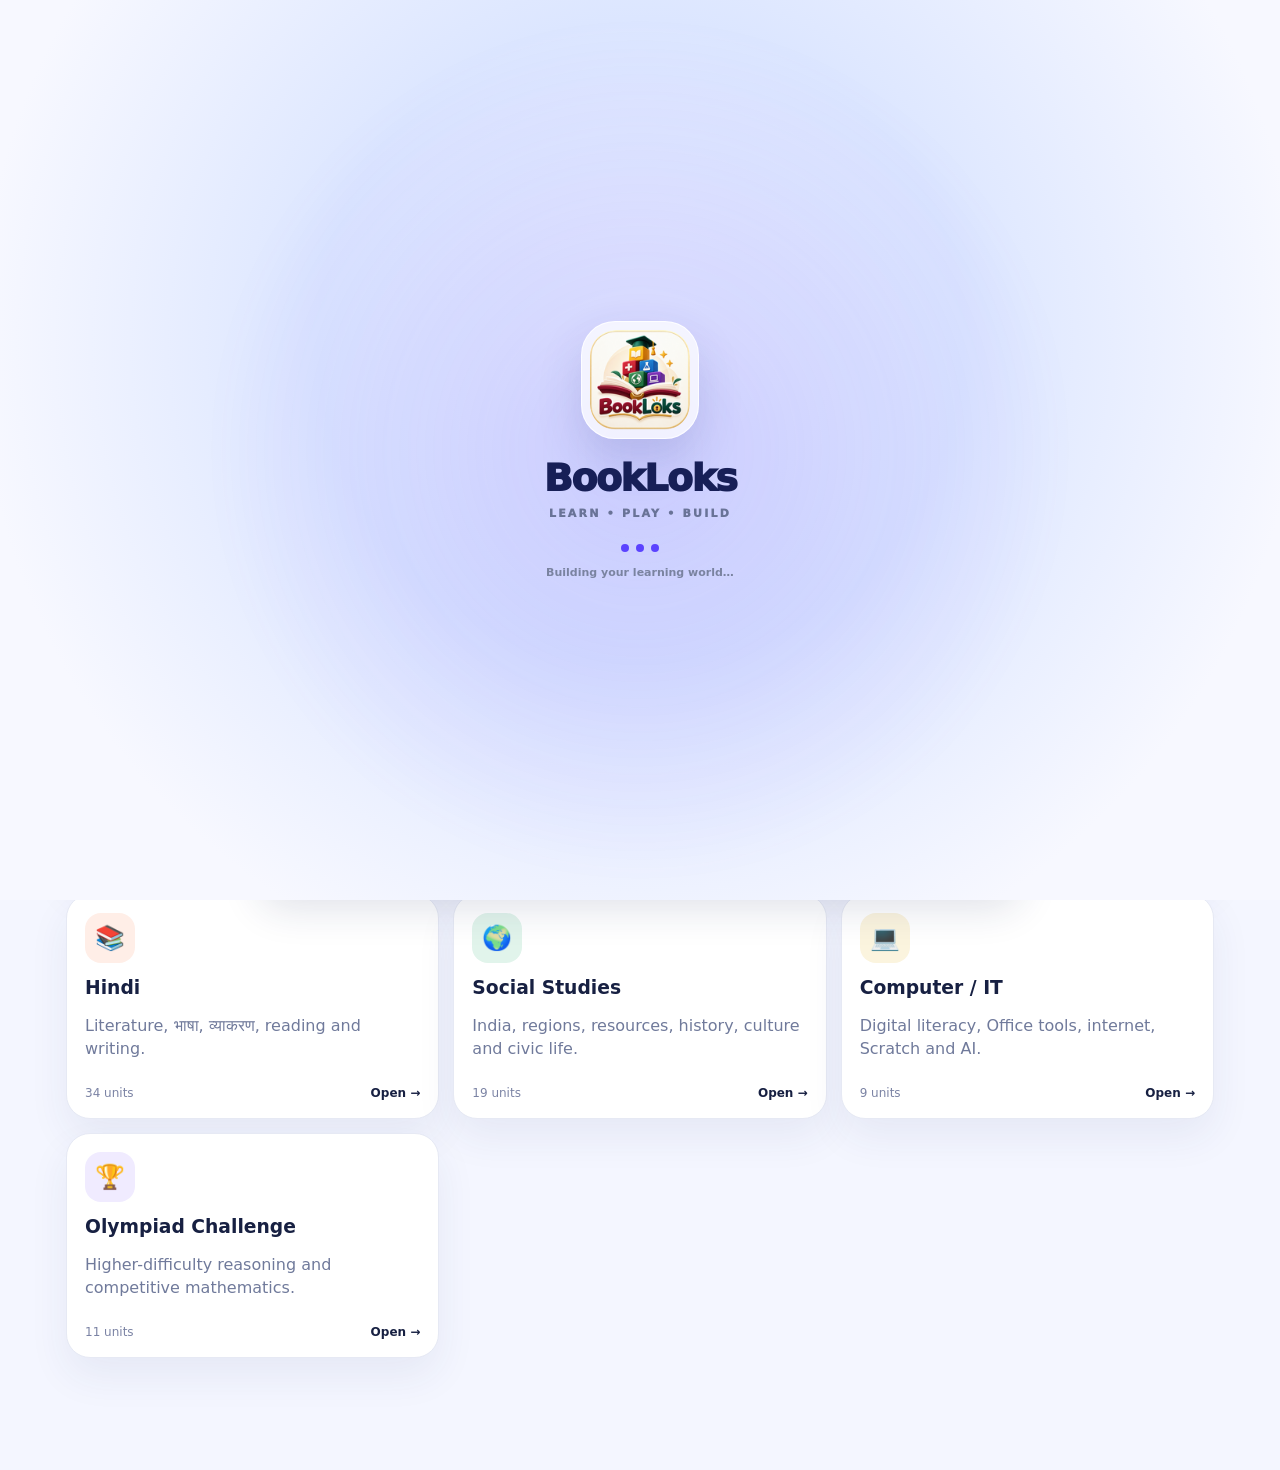
==== commit 66e67940: "Add files via upload" ====
--- a/app/index.html
+++ b/app/index.html
@@ -1 +1 @@
-<!doctype html><html lang="en"><head><meta charset="utf-8"><meta name="viewport" content="width=device-width,initial-scale=1,viewport-fit=cover,user-scalable=no"><meta name="theme-color" content="#F4F6FF"><meta name="mobile-web-app-capable" content="yes"><meta name="apple-mobile-web-app-capable" content="yes"><title>BookLoks — Learn • Play • Build</title><link rel="icon" type="image/png" href="../assets/logo/bookloks_icon_256.png"><link rel="apple-touch-icon" href="../assets/logo/bookloks_icon_256.png"><link rel="stylesheet" href="styles.css"></head><body><div id="splashScreen" class="splash-screen" aria-hidden="true"><div class="splash-glow"></div><div class="splash-card"><div class="splash-logo"><img src="../assets/logo/bookloks_icon_256.png" alt="BookLoks"></div><div class="splash-brand">BookLoks</div><div class="splash-tagline">LEARN • PLAY • BUILD</div><div class="splash-loading"><span></span><span></span><span></span></div><p class="splash-note">Building your learning world…</p></div></div><div class="app-shell"><header class="topbar"><button id="backBtn" class="icon-btn hidden">←</button><button id="brandBtn" class="brand"><span class="brand-orb"><img src="../assets/logo/bookloks_icon_256.png" alt="BookLoks"/></span><span><b>BookLoks</b><small>LEARN • PLAY • BUILD</small></span></button><div class="header-stats"><span class="stat-pill">⭐ <b id="xpValue">0</b><small>XP</small></span><span class="stat-pill">🪙 <b id="coinValue">0</b><small>Coins</small></span><span class="level-pill">LV <b id="levelValue">1</b></span></div></header><main id="app"><section style="padding:40px;text-align:center"><h1 style="margin-bottom:8px">BookLoks</h1><p>Loading your learning world…</p></section></main><nav class="bottom-nav"><button class="nav-btn active" data-route="home"><span>🏠</span><small>Home</small></button><button class="nav-btn" data-route="subjects"><span>🗺️</span><small>Learn</small></button><button class="nav-btn" data-route="world"><span>🏠</span><small>My Home</small></button><button class="nav-btn" data-route="profile"><span>🎒</span><small>Profile</small></button></nav></div><div id="toast" class="toast"></div><div id="modal" class="modal hidden"></div><script src="loader.js"></script></body></html>+<!doctype html><html lang="en"><head><meta charset="utf-8"><meta name="viewport" content="width=device-width,initial-scale=1,viewport-fit=cover,user-scalable=no"><meta name="theme-color" content="#F4F6FF"><meta name="mobile-web-app-capable" content="yes"><meta name="apple-mobile-web-app-capable" content="yes"><title>BookLoks — Learn • Play • Build</title><link rel="icon" type="image/png" href="../assets/logo/bookloks_icon_256.png"><link rel="apple-touch-icon" href="../assets/logo/bookloks_icon_256.png"><link rel="stylesheet" href="styles.css"></head><body><div id="splashScreen" class="splash-screen" aria-hidden="true"><div class="splash-glow"></div><div class="splash-card splash-animated"><div class="splash-logo"><img src="../assets/logo/bookloks_icon_256.png" alt="BookLoks"></div><div class="splash-brand">BookLoks</div><div class="splash-tagline">LEARN • PLAY • BUILD</div><div class="splash-loading"><span></span><span></span><span></span></div><p class="splash-note">Building your learning world…</p></div></div><div class="app-shell"><header class="topbar"><button id="backBtn" class="icon-btn hidden">←</button><button id="brandBtn" class="brand"><span class="brand-orb"><img src="../assets/logo/bookloks_icon_256.png" alt="BookLoks"/></span><span><b>BookLoks</b><small>LEARN • PLAY • BUILD</small></span></button><div class="header-stats"><span class="stat-pill">⭐ <b id="xpValue">0</b><small>XP</small></span><span class="stat-pill">🪙 <b id="coinValue">0</b><small>Coins</small></span><span class="level-pill">LV <b id="levelValue">1</b></span></div></header><main id="app"><section style="padding:40px;text-align:center"><h1 style="margin-bottom:8px">BookLoks</h1><p>Loading your learning world…</p></section></main><nav class="bottom-nav"><button class="nav-btn active" data-route="home"><span>🏠</span><small>Home</small></button><button class="nav-btn" data-route="subjects"><span>🗺️</span><small>Learn</small></button><button class="nav-btn" data-route="world"><span>🏠</span><small>My Home</small></button><button class="nav-btn" data-route="profile"><span>🎒</span><small>Profile</small></button></nav></div><div id="toast" class="toast"></div><div id="modal" class="modal hidden"></div><script src="loader.js"></script></body></html>
--- a/app/styles.css
+++ b/app/styles.css
@@ -148,4 +148,4 @@
 
 
 /* v3.9 - splash screen + in-profile sound controls */
-.splash-screen{position:fixed;inset:0;z-index:200;background:radial-gradient(circle at 50% 35%,#eef3ff 0%,#dfe7ff 34%,#f7f8ff 72%);display:grid;place-items:center;overflow:hidden;opacity:1;visibility:visible;transition:opacity .42s ease,visibility .42s ease}.splash-screen.hide{opacity:0;visibility:hidden;pointer-events:none}.splash-glow{position:absolute;width:62vw;height:62vw;border-radius:50%;background:radial-gradient(circle,rgba(91,67,255,.16),rgba(91,67,255,0) 68%);filter:blur(6px);animation:splashGlow 2.1s ease-in-out infinite}.splash-card{position:relative;z-index:2;width:min(410px,calc(100% - 34px));padding:34px 26px 28px;border-radius:32px;text-align:center;background:rgba(255,255,255,.88);border:1px solid rgba(255,255,255,.9);box-shadow:0 30px 100px rgba(48,61,130,.18);backdrop-filter:blur(20px);animation:splashCardIn .6s ease-out}.splash-logo{width:100px;height:100px;margin:0 auto 15px;border-radius:28px;background:#fff;border:1px solid #e1e5f3;box-shadow:0 15px 35px rgba(48,61,130,.15);padding:8px}.splash-logo img{width:100%;height:100%;object-fit:contain;border-radius:20px}.splash-brand{font-size:36px;font-weight:1000;letter-spacing:-.04em;color:#171f57}.splash-tagline{margin-top:6px;font-size:11px;letter-spacing:.2em;font-weight:1000;color:#697397}.splash-loading{display:flex;justify-content:center;gap:7px;margin-top:22px}.splash-loading span{width:8px;height:8px;border-radius:50%;background:#5b43ff;animation:splashDots 1s infinite ease-in-out}.splash-loading span:nth-child(2){animation-delay:.14s}.splash-loading span:nth-child(3){animation-delay:.28s}.splash-note{margin:13px 0 0;color:#7a83a0;font-size:11px;font-weight:800}@keyframes splashGlow{50%{transform:scale(1.08);opacity:.72}}@keyframes splashCardIn{from{opacity:0;transform:translateY(12px) scale(.98)}to{opacity:1;transform:none}}@keyframes splashDots{0%,80%,100%{transform:scale(.75);opacity:.4}40%{transform:scale(1.15);opacity:1}}.sound-settings-actions{display:grid;grid-template-columns:1fr 1fr;gap:9px;margin-top:11px}.sound-toggle{justify-content:center!important;min-height:44px}.sound-toggle.active{border-color:#bfc7ff;background:#eef0ff;color:#4f46bd}.sound-toggle:not(.active){opacity:.7}@media(max-width:640px){.splash-logo{width:84px;height:84px;border-radius:24px}.splash-brand{font-size:32px}.splash-card{padding:30px 20px 25px;border-radius:28px}.sound-settings-actions{grid-template-columns:1fr}.sound-toggle{width:100%}}
+.splash-screen{position:fixed;inset:0;z-index:200;background:radial-gradient(circle at 50% 38%,#edf2ff 0%,#dce6ff 38%,#f7f8ff 78%);display:grid;place-items:center;overflow:hidden;opacity:1;visibility:visible;transition:opacity .7s ease,visibility .7s ease}.splash-screen.hide{opacity:0;visibility:hidden;pointer-events:none}.splash-glow{position:absolute;width:70vw;height:70vw;border-radius:50%;background:radial-gradient(circle,rgba(91,67,255,.20),rgba(91,67,255,0) 68%);filter:blur(8px);animation:splashGlow 2.4s ease-in-out infinite}.splash-card{position:relative;z-index:2;width:min(430px,calc(100% - 34px));padding:24px;text-align:center;background:transparent;border:0;box-shadow:none;backdrop-filter:none}.splash-animated{animation:splashContentIn 1s cubic-bezier(.2,.8,.2,1) both}.splash-logo{width:118px;height:118px;margin:0 auto 17px;border-radius:34px;background:rgba(255,255,255,.72);border:1px solid rgba(255,255,255,.85);box-shadow:0 20px 45px rgba(48,61,130,.16);padding:8px;animation:splashLogoZoom 1.35s cubic-bezier(.16,1,.3,1) both,splashFloat 2.8s ease-in-out 1.35s infinite}.splash-logo img{width:100%;height:100%;object-fit:contain;border-radius:26px}.splash-brand{font-size:38px;font-weight:1000;letter-spacing:-.04em;color:#171f57;animation:splashTextIn .7s .35s both}.splash-tagline{margin-top:7px;font-size:11px;letter-spacing:.2em;font-weight:1000;color:#697397;animation:splashTextIn .7s .5s both}.splash-loading{display:flex;justify-content:center;gap:7px;margin-top:24px;animation:splashTextIn .7s .65s both}.splash-loading span{width:8px;height:8px;border-radius:50%;background:#5b43ff;animation:splashDots 1s infinite ease-in-out}.splash-loading span:nth-child(2){animation-delay:.14s}.splash-loading span:nth-child(3){animation-delay:.28s}.splash-note{margin:14px 0 0;color:#7a83a0;font-size:11px;font-weight:800;animation:splashTextIn .7s .8s both}@keyframes splashGlow{50%{transform:scale(1.12);opacity:.72}}@keyframes splashContentIn{from{opacity:0;transform:scale(.96)}to{opacity:1;transform:none}}@keyframes splashLogoZoom{0%{opacity:0;transform:scale(.25) rotate(-8deg)}55%{opacity:1;transform:scale(1.1) rotate(2deg)}100%{transform:scale(1) rotate(0)}}@keyframes splashFloat{50%{transform:translateY(-7px) scale(1.015)}}@keyframes splashTextIn{from{opacity:0;transform:translateY(10px)}to{opacity:1;transform:none}}@keyframes splashDots{0%,80%,100%{transform:scale(.75);opacity:.4}40%{transform:scale(1.15);opacity:1}}.sound-settings-actions{display:grid;grid-template-columns:1fr 1fr;gap:9px;margin-top:11px}.sound-toggle{justify-content:center!important;min-height:44px}.sound-toggle.active{border-color:#bfc7ff;background:#eef0ff;color:#4f46bd}.sound-toggle:not(.active){opacity:.7}.volume-control{margin-top:15px;padding:12px 13px;border:1px solid #e6e9f4;border-radius:15px;background:#fafbff}.volume-head{display:flex;justify-content:space-between;align-items:center;gap:10px;font-size:12px;color:#4b5577}.volume-head span{font-size:11px;color:#68729a;font-weight:900}.volume-range{width:100%;margin-top:10px;accent-color:#5b43ff;height:6px;cursor:pointer}@media(max-width:640px){.splash-logo{width:96px;height:96px;border-radius:28px}.splash-brand{font-size:32px}.splash-card{padding:20px}.sound-settings-actions{grid-template-columns:1fr}.sound-toggle{width:100%}.volume-control{padding:11px}.volume-range{height:8px}}
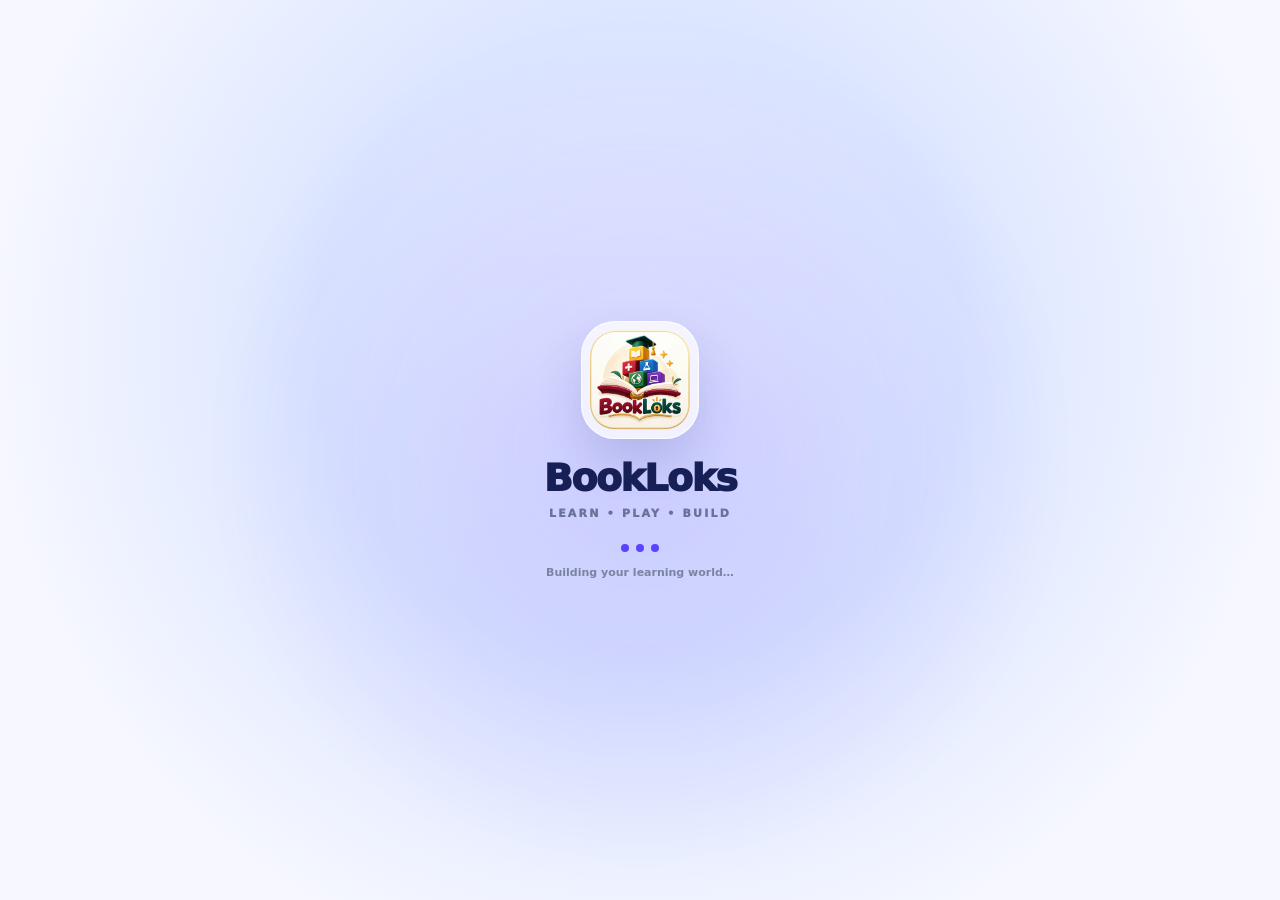
==== commit 11b0e7e5: "Add files via upload" ====
--- a/app/index.html
+++ b/app/index.html
@@ -1 +1 @@
-<!doctype html><html lang="en"><head><meta charset="utf-8"><meta name="viewport" content="width=device-width,initial-scale=1,viewport-fit=cover,user-scalable=no"><meta name="theme-color" content="#F4F6FF"><meta name="mobile-web-app-capable" content="yes"><meta name="apple-mobile-web-app-capable" content="yes"><title>BookLoks — Learn • Play • Build</title><link rel="icon" type="image/png" href="../assets/logo/bookloks_icon_256.png"><link rel="apple-touch-icon" href="../assets/logo/bookloks_icon_256.png"><link rel="stylesheet" href="styles.css"></head><body><div id="splashScreen" class="splash-screen" aria-hidden="true"><div class="splash-glow"></div><div class="splash-card splash-animated"><div class="splash-logo"><img src="../assets/logo/bookloks_icon_256.png" alt="BookLoks"></div><div class="splash-brand">BookLoks</div><div class="splash-tagline">LEARN • PLAY • BUILD</div><div class="splash-loading"><span></span><span></span><span></span></div><p class="splash-note">Building your learning world…</p></div></div><div class="app-shell"><header class="topbar"><button id="backBtn" class="icon-btn hidden">←</button><button id="brandBtn" class="brand"><span class="brand-orb"><img src="../assets/logo/bookloks_icon_256.png" alt="BookLoks"/></span><span><b>BookLoks</b><small>LEARN • PLAY • BUILD</small></span></button><div class="header-stats"><span class="stat-pill">⭐ <b id="xpValue">0</b><small>XP</small></span><span class="stat-pill">🪙 <b id="coinValue">0</b><small>Coins</small></span><span class="level-pill">LV <b id="levelValue">1</b></span></div></header><main id="app"><section style="padding:40px;text-align:center"><h1 style="margin-bottom:8px">BookLoks</h1><p>Loading your learning world…</p></section></main><nav class="bottom-nav"><button class="nav-btn active" data-route="home"><span>🏠</span><small>Home</small></button><button class="nav-btn" data-route="subjects"><span>🗺️</span><small>Learn</small></button><button class="nav-btn" data-route="world"><span>🏠</span><small>My Home</small></button><button class="nav-btn" data-route="profile"><span>🎒</span><small>Profile</small></button></nav></div><div id="toast" class="toast"></div><div id="modal" class="modal hidden"></div><script src="loader.js"></script></body></html>+<!doctype html><html lang="en"><head><meta charset="utf-8"><meta name="viewport" content="width=device-width,initial-scale=1,viewport-fit=cover,user-scalable=no"><meta name="theme-color" content="#F4F6FF"><meta name="mobile-web-app-capable" content="yes"><meta name="apple-mobile-web-app-capable" content="yes"><title>BookLoks — Learn • Play • Build</title><link rel="icon" type="image/png" href="../assets/logo/bookloks_favicon.png"><link rel="apple-touch-icon" href="../assets/logo/bookloks_favicon.png"><link rel="stylesheet" href="styles.css"></head><body><div id="splashScreen" class="splash-screen" aria-hidden="true"><div class="splash-glow"></div><div class="splash-card splash-animated"><div class="splash-logo"><img src="../assets/logo/bookloks_logo.webp" alt="BookLoks"></div><div class="splash-brand">BookLoks</div><div class="splash-tagline">LEARN • PLAY • BUILD</div><div class="splash-loading"><span></span><span></span><span></span></div><p class="splash-note">Building your learning world…</p></div></div><div class="app-shell"><header class="topbar"><button id="backBtn" class="icon-btn hidden">←</button><button id="brandBtn" class="brand"><span class="brand-orb"><img src="../assets/logo/bookloks_logo.webp" alt="BookLoks"/></span><span><b>BookLoks</b><small>LEARN • PLAY • BUILD</small></span></button><div class="header-stats"><span class="stat-pill">⭐ <b id="xpValue">0</b><small>XP</small></span><span class="stat-pill">🪙 <b id="coinValue">0</b><small>Coins</small></span><span class="level-pill">LV <b id="levelValue">1</b></span></div></header><main id="app"><section style="padding:40px;text-align:center"><h1 style="margin-bottom:8px">BookLoks</h1><p>Loading your learning world…</p></section></main><nav class="bottom-nav"><button class="nav-btn active" data-route="home"><span>🏠</span><small>Home</small></button><button class="nav-btn" data-route="subjects"><span>🗺️</span><small>Learn</small></button><button class="nav-btn" data-route="world"><span>🏠</span><small>My Home</small></button><button class="nav-btn" data-route="profile"><span>🎒</span><small>Profile</small></button></nav></div><div id="toast" class="toast"></div><div id="modal" class="modal hidden"></div><script src="loader.js"></script></body></html>
--- a/app/styles.css
+++ b/app/styles.css
@@ -149,3 +149,30 @@
 
 /* v3.9 - splash screen + in-profile sound controls */
 .splash-screen{position:fixed;inset:0;z-index:200;background:radial-gradient(circle at 50% 38%,#edf2ff 0%,#dce6ff 38%,#f7f8ff 78%);display:grid;place-items:center;overflow:hidden;opacity:1;visibility:visible;transition:opacity .7s ease,visibility .7s ease}.splash-screen.hide{opacity:0;visibility:hidden;pointer-events:none}.splash-glow{position:absolute;width:70vw;height:70vw;border-radius:50%;background:radial-gradient(circle,rgba(91,67,255,.20),rgba(91,67,255,0) 68%);filter:blur(8px);animation:splashGlow 2.4s ease-in-out infinite}.splash-card{position:relative;z-index:2;width:min(430px,calc(100% - 34px));padding:24px;text-align:center;background:transparent;border:0;box-shadow:none;backdrop-filter:none}.splash-animated{animation:splashContentIn 1s cubic-bezier(.2,.8,.2,1) both}.splash-logo{width:118px;height:118px;margin:0 auto 17px;border-radius:34px;background:rgba(255,255,255,.72);border:1px solid rgba(255,255,255,.85);box-shadow:0 20px 45px rgba(48,61,130,.16);padding:8px;animation:splashLogoZoom 1.35s cubic-bezier(.16,1,.3,1) both,splashFloat 2.8s ease-in-out 1.35s infinite}.splash-logo img{width:100%;height:100%;object-fit:contain;border-radius:26px}.splash-brand{font-size:38px;font-weight:1000;letter-spacing:-.04em;color:#171f57;animation:splashTextIn .7s .35s both}.splash-tagline{margin-top:7px;font-size:11px;letter-spacing:.2em;font-weight:1000;color:#697397;animation:splashTextIn .7s .5s both}.splash-loading{display:flex;justify-content:center;gap:7px;margin-top:24px;animation:splashTextIn .7s .65s both}.splash-loading span{width:8px;height:8px;border-radius:50%;background:#5b43ff;animation:splashDots 1s infinite ease-in-out}.splash-loading span:nth-child(2){animation-delay:.14s}.splash-loading span:nth-child(3){animation-delay:.28s}.splash-note{margin:14px 0 0;color:#7a83a0;font-size:11px;font-weight:800;animation:splashTextIn .7s .8s both}@keyframes splashGlow{50%{transform:scale(1.12);opacity:.72}}@keyframes splashContentIn{from{opacity:0;transform:scale(.96)}to{opacity:1;transform:none}}@keyframes splashLogoZoom{0%{opacity:0;transform:scale(.25) rotate(-8deg)}55%{opacity:1;transform:scale(1.1) rotate(2deg)}100%{transform:scale(1) rotate(0)}}@keyframes splashFloat{50%{transform:translateY(-7px) scale(1.015)}}@keyframes splashTextIn{from{opacity:0;transform:translateY(10px)}to{opacity:1;transform:none}}@keyframes splashDots{0%,80%,100%{transform:scale(.75);opacity:.4}40%{transform:scale(1.15);opacity:1}}.sound-settings-actions{display:grid;grid-template-columns:1fr 1fr;gap:9px;margin-top:11px}.sound-toggle{justify-content:center!important;min-height:44px}.sound-toggle.active{border-color:#bfc7ff;background:#eef0ff;color:#4f46bd}.sound-toggle:not(.active){opacity:.7}.volume-control{margin-top:15px;padding:12px 13px;border:1px solid #e6e9f4;border-radius:15px;background:#fafbff}.volume-head{display:flex;justify-content:space-between;align-items:center;gap:10px;font-size:12px;color:#4b5577}.volume-head span{font-size:11px;color:#68729a;font-weight:900}.volume-range{width:100%;margin-top:10px;accent-color:#5b43ff;height:6px;cursor:pointer}@media(max-width:640px){.splash-logo{width:96px;height:96px;border-radius:28px}.splash-brand{font-size:32px}.splash-card{padding:20px}.sound-settings-actions{grid-template-columns:1fr}.sound-toggle{width:100%}.volume-control{padding:11px}.volume-range{height:8px}}
+
+
+/* v4.1 - first-run onboarding, room-local scrolling, and sound defaults */
+.onboarding-card{text-align:center;max-width:440px}.onboarding-progress{display:flex;justify-content:center;gap:6px;margin-bottom:16px}.onboarding-progress span{width:32px;height:5px;border-radius:999px;background:#e7e9f4}.onboarding-progress span.active{background:#5b43ff}.onboarding-avatar-grid{display:grid;grid-template-columns:1fr 1fr;gap:12px;margin:16px 0}.onboarding-avatar{border:1px solid #e1e5f1;background:#fff;border-radius:20px;padding:18px 12px;display:flex;flex-direction:column;gap:7px;align-items:center;cursor:pointer;transition:.18s transform,.18s box-shadow,.18s border-color}.onboarding-avatar:hover{transform:translateY(-2px)}.onboarding-avatar.selected{border-color:#5b43ff;box-shadow:0 0 0 3px rgba(91,67,255,.11),0 10px 24px rgba(50,60,130,.10);background:#f9f9ff}.onboarding-avatar span{font-size:52px;line-height:1}.onboarding-avatar b{font-size:15px}.onboarding-avatar small{color:#7b84a0;font-size:10px;font-weight:800}.room{height:420px;min-height:420px}.shop{height:420px;min-height:420px;display:flex;flex-direction:column;overflow:hidden}.inventory-grid{flex:1;min-height:0;overflow-y:auto;overflow-x:hidden;padding:2px 5px 8px 0;overscroll-behavior:contain;scrollbar-width:thin}.inventory-grid::-webkit-scrollbar{width:7px}.inventory-grid::-webkit-scrollbar-thumb{background:#d8dcef;border-radius:999px}.inventory-grid::-webkit-scrollbar-track{background:transparent}
+@media(max-width:900px){.room{height:420px;min-height:420px}.shop{height:420px;min-height:420px}}
+@media(max-width:640px){.room{height:380px;min-height:380px}.shop{height:380px;min-height:380px}.onboarding-card{padding:16px}.onboarding-avatar span{font-size:46px}.onboarding-avatar{padding:15px 10px}}
+
+
+/* v4.2 - per-step audio feedback + mission outcome celebration */
+.mission-outcome-overlay{position:fixed;inset:0;z-index:180;background:rgba(14,20,56,.14);display:grid;place-items:center;overflow:hidden;opacity:1;transition:opacity .5s ease;pointer-events:none;backdrop-filter:blur(2px)}
+.mission-outcome-overlay.hide{opacity:0}
+.mission-outcome-overlay.success{background:radial-gradient(circle at 50% 45%,rgba(255,255,255,.96),rgba(255,255,255,.56) 45%,rgba(105,88,255,.08) 75%)}
+.mission-outcome-overlay.try-again{background:rgba(14,20,56,.08)}
+.outcome-card{position:relative;z-index:3;width:min(420px,calc(100% - 36px));padding:28px 24px 26px;border-radius:28px;background:rgba(255,255,255,.97);border:1px solid #e3e7f3;box-shadow:0 28px 80px rgba(32,42,110,.18);text-align:center;animation:outcomePop .65s cubic-bezier(.16,1,.3,1) both}
+.outcome-card.minimal{width:min(360px,calc(100% - 44px));padding:20px 18px;animation:outcomeSoft .45s ease both;box-shadow:0 20px 55px rgba(32,42,110,.12)}
+.outcome-icon{font-size:64px;line-height:1;margin-bottom:10px;filter:drop-shadow(0 10px 12px rgba(51,62,140,.14));animation:outcomeIcon .9s ease both}
+.outcome-kicker{font-size:11px;font-weight:1000;letter-spacing:.16em;color:#5b43ff}
+.outcome-card h2{margin:9px 0 6px;font-size:30px;color:#171f57}
+.outcome-card p{margin:0;color:#68718f;font-size:14px;line-height:1.5}
+.outcome-stars{position:absolute;inset:0;z-index:1;pointer-events:none}
+.outcome-stars span{position:absolute;left:50%;top:48%;font-size:24px;color:#ffbf2f;opacity:0;animation:starBurst 1.8s cubic-bezier(.18,.76,.26,1) forwards;animation-delay:calc(var(--i) * 25ms)}
+.outcome-stars span:nth-child(4n){color:#5b43ff}.outcome-stars span:nth-child(4n+1){color:#f05d7b}.outcome-stars span:nth-child(4n+2){color:#22a878}.outcome-stars span:nth-child(4n+3){color:#ffbf2f}
+@keyframes outcomePop{0%{opacity:0;transform:scale(.72) translateY(16px)}70%{opacity:1;transform:scale(1.05) translateY(0)}100%{opacity:1;transform:scale(1)}}
+@keyframes outcomeSoft{0%{opacity:0;transform:translateY(10px) scale(.97)}100%{opacity:1;transform:none}}
+@keyframes outcomeIcon{0%{opacity:0;transform:scale(.55) rotate(-9deg)}60%{opacity:1;transform:scale(1.15) rotate(3deg)}100%{transform:scale(1) rotate(0)}}
+@keyframes starBurst{0%{opacity:0;transform:translate(0,0) scale(.2) rotate(0)}18%{opacity:1}100%{opacity:0;transform:translate(calc((var(--i) - 7.5) * 13px),calc((var(--i) - 7.5) * -19px)) scale(1.1) rotate(145deg)}}
+@media(max-width:640px){.outcome-card{padding:24px 18px}.outcome-card h2{font-size:26px}.outcome-icon{font-size:56px}.outcome-stars span{font-size:19px}}
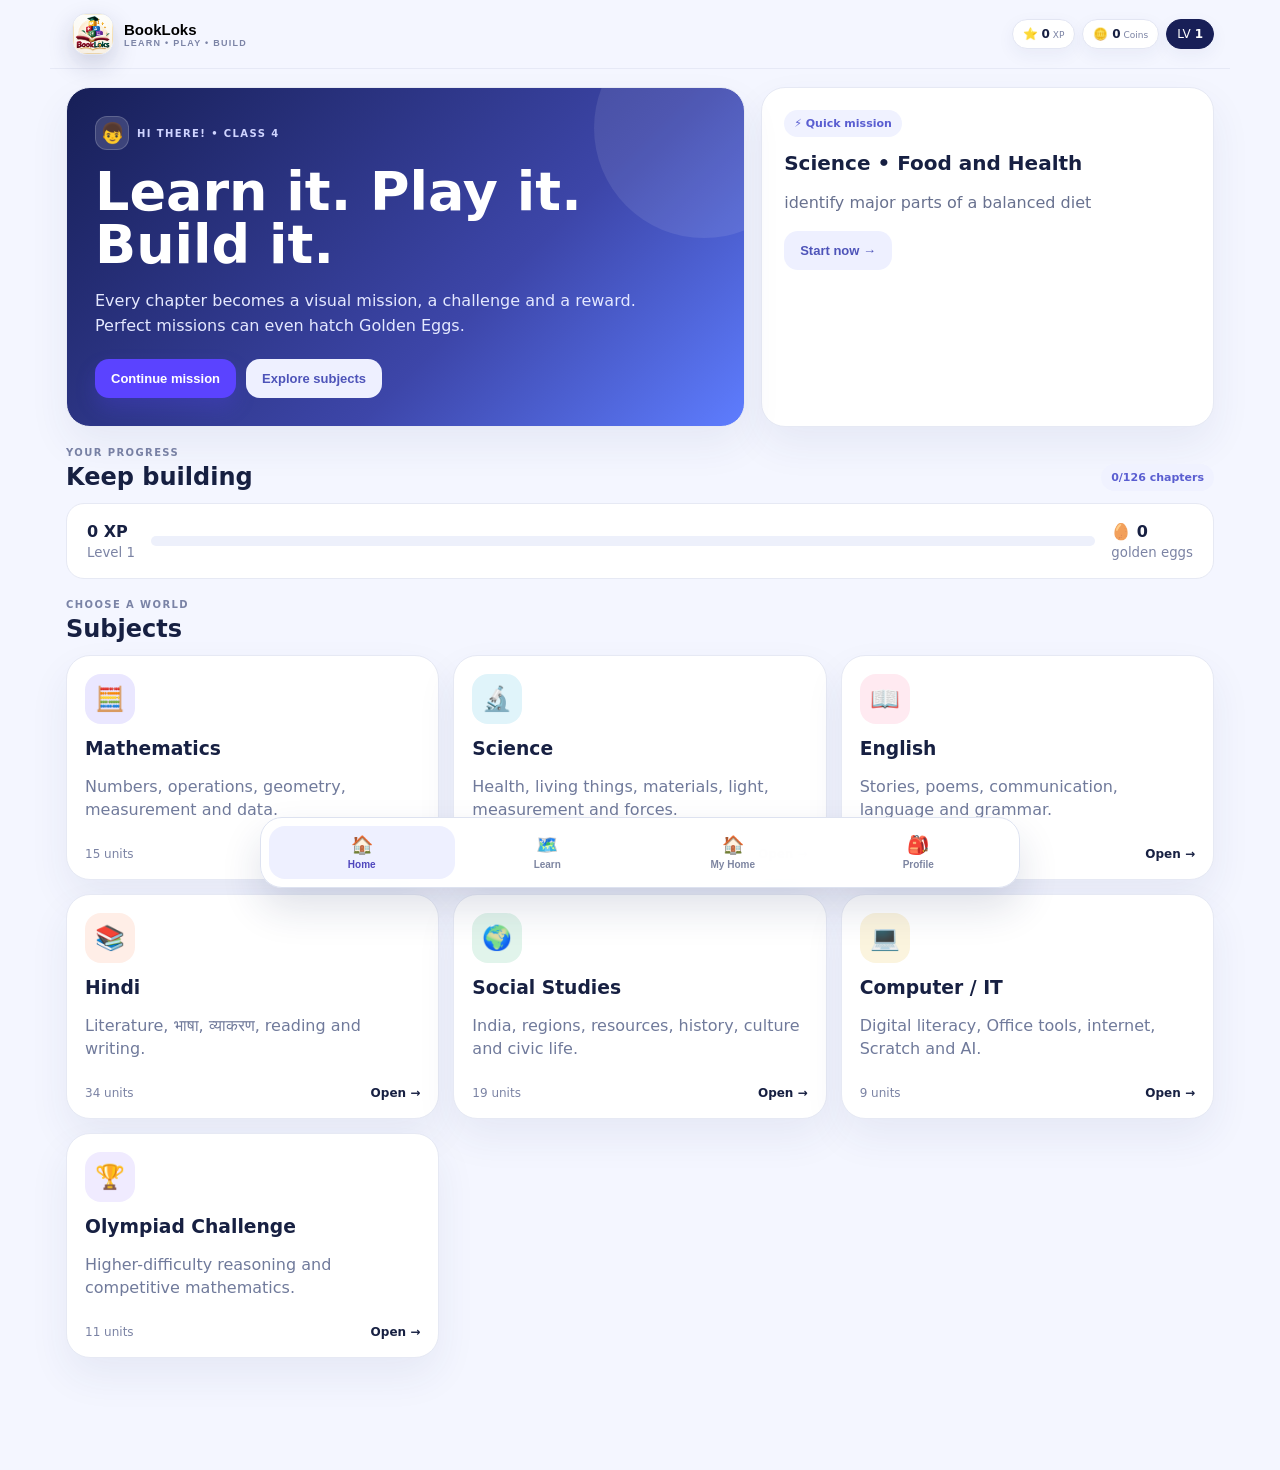
==== commit f6c4b434: "Add files via upload" ====
--- a/app/index.html
+++ b/app/index.html
@@ -1 +1 @@
-<!doctype html><html lang="en"><head><meta charset="utf-8"><meta name="viewport" content="width=device-width,initial-scale=1,viewport-fit=cover,user-scalable=no"><meta name="theme-color" content="#F4F6FF"><meta name="mobile-web-app-capable" content="yes"><meta name="apple-mobile-web-app-capable" content="yes"><title>BookLoks — Learn • Play • Build</title><link rel="icon" type="image/png" href="../assets/logo/bookloks_favicon.png"><link rel="apple-touch-icon" href="../assets/logo/bookloks_favicon.png"><link rel="stylesheet" href="styles.css"></head><body><div id="splashScreen" class="splash-screen" aria-hidden="true"><div class="splash-glow"></div><div class="splash-card splash-animated"><div class="splash-logo"><img src="../assets/logo/bookloks_logo.webp" alt="BookLoks"></div><div class="splash-brand">BookLoks</div><div class="splash-tagline">LEARN • PLAY • BUILD</div><div class="splash-loading"><span></span><span></span><span></span></div><p class="splash-note">Building your learning world…</p></div></div><div class="app-shell"><header class="topbar"><button id="backBtn" class="icon-btn hidden">←</button><button id="brandBtn" class="brand"><span class="brand-orb"><img src="../assets/logo/bookloks_logo.webp" alt="BookLoks"/></span><span><b>BookLoks</b><small>LEARN • PLAY • BUILD</small></span></button><div class="header-stats"><span class="stat-pill">⭐ <b id="xpValue">0</b><small>XP</small></span><span class="stat-pill">🪙 <b id="coinValue">0</b><small>Coins</small></span><span class="level-pill">LV <b id="levelValue">1</b></span></div></header><main id="app"><section style="padding:40px;text-align:center"><h1 style="margin-bottom:8px">BookLoks</h1><p>Loading your learning world…</p></section></main><nav class="bottom-nav"><button class="nav-btn active" data-route="home"><span>🏠</span><small>Home</small></button><button class="nav-btn" data-route="subjects"><span>🗺️</span><small>Learn</small></button><button class="nav-btn" data-route="world"><span>🏠</span><small>My Home</small></button><button class="nav-btn" data-route="profile"><span>🎒</span><small>Profile</small></button></nav></div><div id="toast" class="toast"></div><div id="modal" class="modal hidden"></div><script src="loader.js"></script></body></html>+<!doctype html><html lang="en"><head><meta charset="utf-8"><meta name="viewport" content="width=device-width,initial-scale=1,viewport-fit=cover,user-scalable=no"><meta name="theme-color" content="#F4F6FF"><meta name="mobile-web-app-capable" content="yes"><meta name="apple-mobile-web-app-capable" content="yes"><meta name="apple-mobile-web-app-status-bar-style" content="default"><title>BookLoks — Learn • Play • Build</title><link rel="icon" type="image/png" href="../assets/logo/bookloks_favicon.png"><link rel="apple-touch-icon" href="../assets/logo/bookloks_apple_180.png"><link rel="stylesheet" href="styles.css"><link rel="manifest" href="manifest.webmanifest"><meta name="application-name" content="BookLoks"><meta name="format-detection" content="telephone=no"></head><body><div id="splashScreen" class="splash-screen" aria-hidden="true"><div class="splash-glow"></div><div class="splash-card splash-animated"><div class="splash-logo"><img src="../assets/logo/bookloks_logo.png" alt="BookLoks"></div><div class="splash-brand">BookLoks</div><div class="splash-tagline">LEARN • PLAY • BUILD</div><div class="splash-loading"><span></span><span></span><span></span></div><p class="splash-note">Building your learning world…</p></div></div><div class="app-shell"><header class="topbar"><button id="backBtn" class="icon-btn hidden">←</button><button id="brandBtn" class="brand"><span class="brand-orb"><img src="../assets/logo/bookloks_logo.png" alt="BookLoks"/></span><span><b>BookLoks</b><small>LEARN • PLAY • BUILD</small></span></button><div class="header-stats"><span class="stat-pill">⭐ <b id="xpValue">0</b><small>XP</small></span><span class="stat-pill">🪙 <b id="coinValue">0</b><small>Coins</small></span><span class="level-pill">LV <b id="levelValue">1</b></span></div></header><main id="app"><section style="padding:40px;text-align:center"><h1 style="margin-bottom:8px">BookLoks</h1><p>Loading your learning world…</p></section></main><nav class="bottom-nav"><button class="nav-btn active" data-route="home"><span>🏠</span><small>Home</small></button><button class="nav-btn" data-route="subjects"><span>🗺️</span><small>Learn</small></button><button class="nav-btn" data-route="world"><span>🏠</span><small>My Home</small></button><button class="nav-btn" data-route="profile"><span>🎒</span><small>Profile</small></button></nav></div><div id="toast" class="toast"></div><div id="modal" class="modal hidden"></div><script src="loader.js"></script></body></html>
--- a/app/styles.css
+++ b/app/styles.css
@@ -152,9 +152,9 @@
 
 
 /* v4.1 - first-run onboarding, room-local scrolling, and sound defaults */
-.onboarding-card{text-align:center;max-width:440px}.onboarding-progress{display:flex;justify-content:center;gap:6px;margin-bottom:16px}.onboarding-progress span{width:32px;height:5px;border-radius:999px;background:#e7e9f4}.onboarding-progress span.active{background:#5b43ff}.onboarding-avatar-grid{display:grid;grid-template-columns:1fr 1fr;gap:12px;margin:16px 0}.onboarding-avatar{border:1px solid #e1e5f1;background:#fff;border-radius:20px;padding:18px 12px;display:flex;flex-direction:column;gap:7px;align-items:center;cursor:pointer;transition:.18s transform,.18s box-shadow,.18s border-color}.onboarding-avatar:hover{transform:translateY(-2px)}.onboarding-avatar.selected{border-color:#5b43ff;box-shadow:0 0 0 3px rgba(91,67,255,.11),0 10px 24px rgba(50,60,130,.10);background:#f9f9ff}.onboarding-avatar span{font-size:52px;line-height:1}.onboarding-avatar b{font-size:15px}.onboarding-avatar small{color:#7b84a0;font-size:10px;font-weight:800}.room{height:420px;min-height:420px}.shop{height:420px;min-height:420px;display:flex;flex-direction:column;overflow:hidden}.inventory-grid{flex:1;min-height:0;overflow-y:auto;overflow-x:hidden;padding:2px 5px 8px 0;overscroll-behavior:contain;scrollbar-width:thin}.inventory-grid::-webkit-scrollbar{width:7px}.inventory-grid::-webkit-scrollbar-thumb{background:#d8dcef;border-radius:999px}.inventory-grid::-webkit-scrollbar-track{background:transparent}
-@media(max-width:900px){.room{height:420px;min-height:420px}.shop{height:420px;min-height:420px}}
-@media(max-width:640px){.room{height:380px;min-height:380px}.shop{height:380px;min-height:380px}.onboarding-card{padding:16px}.onboarding-avatar span{font-size:46px}.onboarding-avatar{padding:15px 10px}}
+.onboarding-card{text-align:center;max-width:440px}.onboarding-progress{display:flex;justify-content:center;gap:6px;margin-bottom:16px}.onboarding-progress span{width:32px;height:5px;border-radius:999px;background:#e7e9f4}.onboarding-progress span.active{background:#5b43ff}.onboarding-avatar-grid{display:grid;grid-template-columns:1fr 1fr;gap:12px;margin:16px 0}.onboarding-avatar{border:1px solid #e1e5f1;background:#fff;border-radius:20px;padding:18px 12px;display:flex;flex-direction:column;gap:7px;align-items:center;cursor:pointer;transition:.18s transform,.18s box-shadow,.18s border-color}.onboarding-avatar:hover{transform:translateY(-2px)}.onboarding-avatar.selected{border-color:#5b43ff;box-shadow:0 0 0 3px rgba(91,67,255,.11),0 10px 24px rgba(50,60,130,.10);background:#f9f9ff}.onboarding-avatar span{font-size:52px;line-height:1}.onboarding-avatar b{font-size:15px}.onboarding-avatar small{color:#7b84a0;font-size:10px;font-weight:800}.room{height:420px;min-height:420px;overflow:hidden;overflow-x:hidden;overflow-y:hidden;-webkit-overflow-scrolling:auto;overscroll-behavior:auto;touch-action:pan-y;scrollbar-width:none}.room::-webkit-scrollbar{display:none}.room-stage{position:relative;min-height:620px;height:620px;overflow:hidden;background:linear-gradient(var(--wall),var(--wall) 58%,var(--floor) 58%)}.shop{height:420px;min-height:420px;display:flex;flex-direction:column;overflow:hidden}.inventory-grid{flex:1;min-height:0;overflow-y:auto;overflow-x:hidden;padding:2px 5px 8px 0;overscroll-behavior:contain;scrollbar-width:thin}.inventory-grid::-webkit-scrollbar{width:7px}.inventory-grid::-webkit-scrollbar-thumb{background:#d8dcef;border-radius:999px}.inventory-grid::-webkit-scrollbar-track{background:transparent}
+@media(max-width:900px){.room{height:420px;min-height:420px}.shop{height:420px;min-height:420px}.room-stage{min-height:620px;height:620px}}
+@media(max-width:640px){.room{height:380px;min-height:380px}.room-stage{min-height:600px;height:600px}.shop{height:380px;min-height:380px}.onboarding-card{padding:16px}.onboarding-avatar span{font-size:46px}.onboarding-avatar{padding:15px 10px}}
 
 
 /* v4.2 - per-step audio feedback + mission outcome celebration */
@@ -176,3 +176,11 @@
 @keyframes outcomeIcon{0%{opacity:0;transform:scale(.55) rotate(-9deg)}60%{opacity:1;transform:scale(1.15) rotate(3deg)}100%{transform:scale(1) rotate(0)}}
 @keyframes starBurst{0%{opacity:0;transform:translate(0,0) scale(.2) rotate(0)}18%{opacity:1}100%{opacity:0;transform:translate(calc((var(--i) - 7.5) * 13px),calc((var(--i) - 7.5) * -19px)) scale(1.1) rotate(145deg)}}
 @media(max-width:640px){.outcome-card{padding:24px 18px}.outcome-card h2{font-size:26px}.outcome-icon{font-size:56px}.outcome-stars span{font-size:19px}}
+
+
+/* v4.3 - chapter recap popup after Quick Check */
+.chapter-learn-overlay{position:fixed;inset:0;z-index:185;background:rgba(18,25,67,.34);display:grid;place-items:center;padding:18px;backdrop-filter:blur(5px);animation:learnOverlayIn .22s ease both}.chapter-learn-card{width:min(520px,100%);background:rgba(255,255,255,.98);border:1px solid #e0e5f2;border-radius:28px;padding:24px 22px 20px;box-shadow:0 34px 90px rgba(32,42,110,.22);text-align:center;animation:learnCardPop .42s cubic-bezier(.16,1,.3,1) both}.chapter-learn-top{display:flex;align-items:center;justify-content:space-between;gap:10px}.chapter-learn-icon{font-size:50px;margin:12px 0 4px;animation:learnIconIn .55s ease both}.chapter-learn-kicker{font-size:10px;letter-spacing:.14em;font-weight:1000;color:#5b43ff}.chapter-learn-card h2{margin:7px 0 8px;font-size:27px;color:#171f57}.chapter-learn-card p{margin:0 auto;min-height:76px;max-width:420px;color:#66708f;font-size:16px;line-height:1.65;font-weight:650}.chapter-learn-progress{height:7px;border-radius:999px;background:#edf0fb;overflow:hidden;margin:18px 0 8px}.chapter-learn-progress span{display:block;height:100%;background:linear-gradient(90deg,#5b43ff,#7e6dff);border-radius:inherit;transition:width .25s ease}.chapter-learn-card .modal-actions{justify-content:center}.chapter-learn-card .btn{min-width:160px}@keyframes learnOverlayIn{from{opacity:0}to{opacity:1}}@keyframes learnCardPop{from{opacity:0;transform:translateY(12px) scale(.96)}70%{opacity:1;transform:translateY(0) scale(1.015)}to{opacity:1;transform:none}}@keyframes learnIconIn{from{opacity:0;transform:scale(.6) rotate(-8deg)}to{opacity:1;transform:scale(1) rotate(0)}}@media(max-width:640px){.chapter-learn-card{padding:19px 16px 16px;border-radius:24px}.chapter-learn-card h2{font-size:23px}.chapter-learn-card p{font-size:14px;min-height:84px;line-height:1.6}.chapter-learn-icon{font-size:44px}.chapter-learn-card .btn{width:100%}}
+
+/* v4.4 - returning player welcome screen */
+.welcome-back-overlay{position:fixed;inset:0;z-index:190;background:radial-gradient(circle at 50% 36%,#f0f3ff 0%,#dfe7ff 42%,#f8f9ff 100%);display:grid;place-items:center;opacity:1;visibility:visible;transition:opacity .45s ease,visibility .45s ease;overflow:hidden}.welcome-back-overlay.hide{opacity:0;visibility:hidden;pointer-events:none}.welcome-back-glow{position:absolute;width:72vmax;height:72vmax;border-radius:50%;background:radial-gradient(circle,rgba(91,67,255,.16),rgba(91,67,255,0) 68%);animation:splashGlow 2.2s ease-in-out infinite}.welcome-back-inner{position:relative;z-index:2;text-align:center;padding:24px}.welcome-back-avatar{width:96px;height:96px;margin:0 auto 16px;border-radius:30px;background:#fff;display:grid;place-items:center;font-size:58px;box-shadow:0 18px 44px rgba(55,64,140,.16);animation:welcomePop .85s cubic-bezier(.16,1,.3,1) both}.welcome-back-hi{font-size:34px;font-weight:1000;letter-spacing:-.03em;color:#171f57;animation:splashTextIn .65s .15s both}.welcome-back-title{margin-top:7px;font-size:20px;font-weight:900;color:#29315d;animation:splashTextIn .65s .28s both}.welcome-back-sub{margin-top:10px;font-size:16px;font-weight:800;color:#697397;animation:splashTextIn .65s .41s both}.welcome-back-journey{margin-top:22px;font-size:11px;letter-spacing:.18em;font-weight:1000;color:#5b43ff;animation:splashTextIn .65s .56s both}.welcome-back-overlay:after{content:'✦  ✦  ✦';position:absolute;top:20%;left:50%;transform:translateX(-50%);font-size:20px;letter-spacing:34px;color:rgba(91,67,255,.22);animation:welcomeStars 1.9s ease-in-out infinite}@keyframes welcomePop{0%{opacity:0;transform:scale(.45) rotate(-8deg)}65%{opacity:1;transform:scale(1.08) rotate(2deg)}100%{transform:scale(1)}}@keyframes welcomeStars{50%{opacity:.6;transform:translateX(-50%) translateY(-6px) scale(1.05)}}
+@media(max-width:640px){.welcome-back-avatar{width:82px;height:82px;border-radius:26px;font-size:50px}.welcome-back-hi{font-size:30px}.welcome-back-title{font-size:18px}.welcome-back-sub{font-size:14px}}
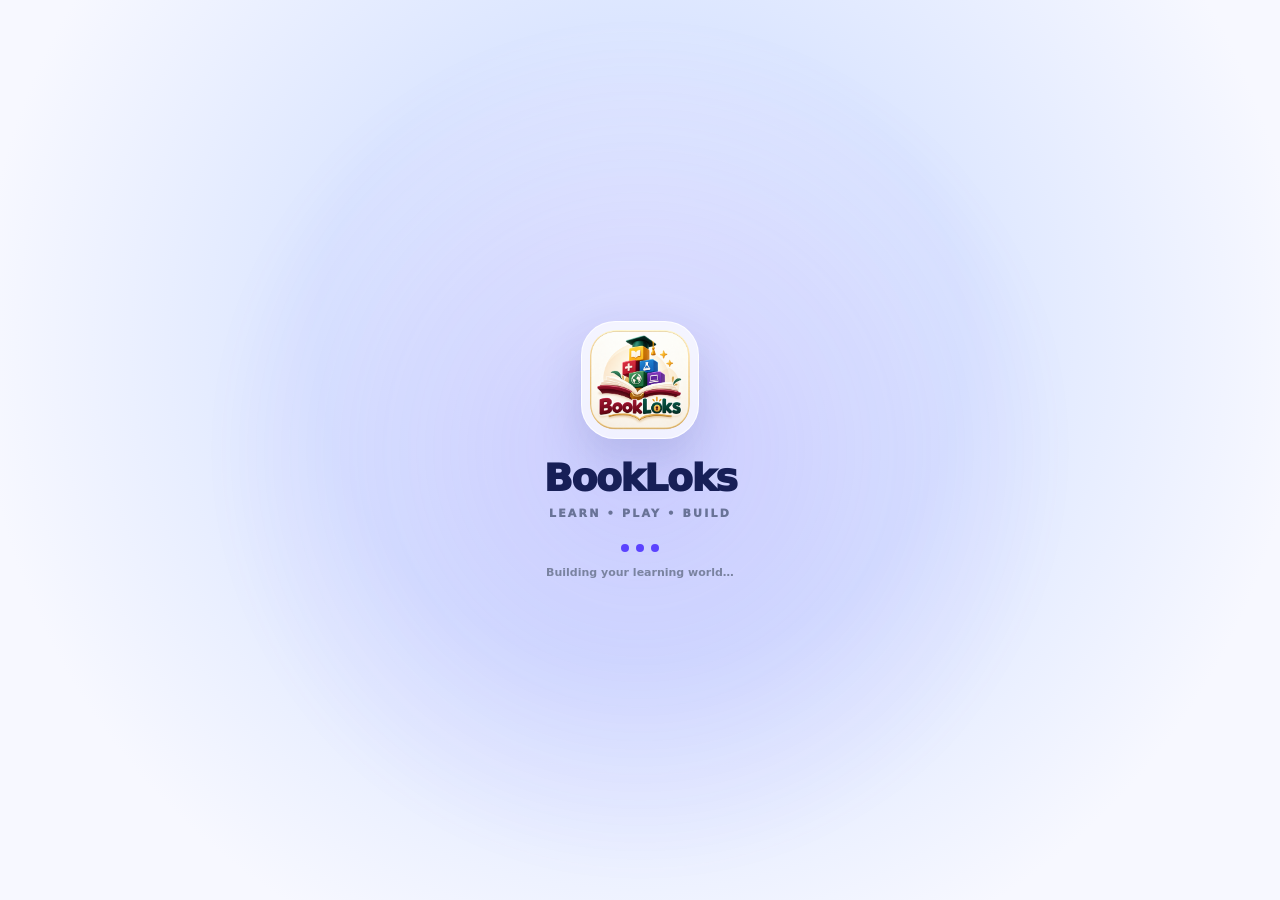
==== commit 3201663e: "Add files via upload" ====
--- a/app/index.html
+++ b/app/index.html
@@ -1 +1,7 @@
-<!doctype html><html lang="en"><head><meta charset="utf-8"><meta name="viewport" content="width=device-width,initial-scale=1,viewport-fit=cover,user-scalable=no"><meta name="theme-color" content="#F4F6FF"><meta name="mobile-web-app-capable" content="yes"><meta name="apple-mobile-web-app-capable" content="yes"><meta name="apple-mobile-web-app-status-bar-style" content="default"><title>BookLoks — Learn • Play • Build</title><link rel="icon" type="image/png" href="../assets/logo/bookloks_favicon.png"><link rel="apple-touch-icon" href="../assets/logo/bookloks_apple_180.png"><link rel="stylesheet" href="styles.css"><link rel="manifest" href="manifest.webmanifest"><meta name="application-name" content="BookLoks"><meta name="format-detection" content="telephone=no"></head><body><div id="splashScreen" class="splash-screen" aria-hidden="true"><div class="splash-glow"></div><div class="splash-card splash-animated"><div class="splash-logo"><img src="../assets/logo/bookloks_logo.png" alt="BookLoks"></div><div class="splash-brand">BookLoks</div><div class="splash-tagline">LEARN • PLAY • BUILD</div><div class="splash-loading"><span></span><span></span><span></span></div><p class="splash-note">Building your learning world…</p></div></div><div class="app-shell"><header class="topbar"><button id="backBtn" class="icon-btn hidden">←</button><button id="brandBtn" class="brand"><span class="brand-orb"><img src="../assets/logo/bookloks_logo.png" alt="BookLoks"/></span><span><b>BookLoks</b><small>LEARN • PLAY • BUILD</small></span></button><div class="header-stats"><span class="stat-pill">⭐ <b id="xpValue">0</b><small>XP</small></span><span class="stat-pill">🪙 <b id="coinValue">0</b><small>Coins</small></span><span class="level-pill">LV <b id="levelValue">1</b></span></div></header><main id="app"><section style="padding:40px;text-align:center"><h1 style="margin-bottom:8px">BookLoks</h1><p>Loading your learning world…</p></section></main><nav class="bottom-nav"><button class="nav-btn active" data-route="home"><span>🏠</span><small>Home</small></button><button class="nav-btn" data-route="subjects"><span>🗺️</span><small>Learn</small></button><button class="nav-btn" data-route="world"><span>🏠</span><small>My Home</small></button><button class="nav-btn" data-route="profile"><span>🎒</span><small>Profile</small></button></nav></div><div id="toast" class="toast"></div><div id="modal" class="modal hidden"></div><script src="loader.js"></script></body></html>+<!doctype html><html lang="en"><head><meta charset="utf-8"><meta name="viewport" content="width=device-width,initial-scale=1,viewport-fit=cover,user-scalable=no"><meta name="theme-color" content="#F4F6FF"><meta name="mobile-web-app-capable" content="yes"><meta name="apple-mobile-web-app-capable" content="yes"><meta name="apple-mobile-web-app-status-bar-style" content="default"><title>BookLoks — Learn • Play • Build</title><link rel="icon" type="image/png" href="../assets/logo/bookloks_favicon.png"><link rel="apple-touch-icon" href="../assets/logo/bookloks_apple_180.png"><link rel="stylesheet" href="styles.css?v=6.0"><link rel="manifest" href="manifest.webmanifest?v=6.0"><meta name="application-name" content="BookLoks"><meta name="format-detection" content="telephone=no"></head><body><div id="splashScreen" class="splash-screen" aria-hidden="true"><div class="splash-glow"></div><div class="splash-card splash-animated"><div class="splash-logo"><img src="../assets/logo/bookloks_logo.png" alt="BookLoks"></div><div class="splash-brand">BookLoks</div><div class="splash-tagline">LEARN • PLAY • BUILD</div><div class="splash-loading"><span></span><span></span><span></span></div><p class="splash-note">Building your learning world…</p></div></div><div class="app-shell"><header class="topbar"><button id="backBtn" class="icon-btn hidden">←</button><button id="brandBtn" class="brand"><span class="brand-orb"><img src="../assets/logo/bookloks_logo.png" alt="BookLoks"/></span><span><b>BookLoks</b><small>LEARN • PLAY • BUILD</small></span></button><div class="header-stats"><span class="stat-pill">⭐ <b id="xpValue">0</b><small>XP</small></span><span class="stat-pill">🪙 <b id="coinValue">0</b><small>Coins</small></span><span class="level-pill">LV <b id="levelValue">1</b></span></div></header><main id="app"><section style="padding:40px;text-align:center"><h1 style="margin-bottom:8px">BookLoks</h1><p>Loading your learning world…</p></section></main><nav class="bottom-nav">
+<button class="nav-btn active" data-route="home"><span>🏠</span><small>Home</small></button>
+<button class="nav-btn" data-route="subjects"><span>📚</span><small>Learn</small></button>
+<button class="nav-btn" data-route="map"><span>🗺️</span><small>Map</small></button>
+<button class="nav-btn" data-route="world"><span>🏠</span><small>My Home</small></button>
+<button class="nav-btn" data-route="profile"><span>🎒</span><small>Profile</small></button>
+</nav></div><div id="toast" class="toast"></div><div id="modal" class="modal hidden"></div><script src="loader.js?v=6.0"></script></body></html>
--- a/app/styles.css
+++ b/app/styles.css
@@ -1,7 +1,7 @@
 /* Blogger skin wrapper — app CSS below */
 .app-hidden-section,#apphidden{display:none!important;height:0!important;min-height:0!important;overflow:hidden!important;}
 body#layout #apphidden{display:block!important;height:auto!important;}
-*{box-sizing:border-box}html,body{margin:0;padding:0;background:#f4f6ff;color:#172042;font-family:Inter,system-ui,-apple-system,BlinkMacSystemFont,"Segoe UI",sans-serif}body{min-height:100vh;width:100%;overflow-x:hidden;overscroll-behavior-x:none;-webkit-tap-highlight-color:transparent}.app-shell{max-width:1180px;margin:0 auto;min-height:100vh;background:#f4f6ff}.topbar{position:sticky;top:0;z-index:20;display:flex;align-items:center;gap:10px;padding:12px 16px;background:rgba(244,246,255,.93);backdrop-filter:blur(18px);border-bottom:1px solid #e6e9f6}.brand{border:0;background:none;display:flex;align-items:center;gap:10px;cursor:pointer;text-align:left;min-width:0}.brand-orb{width:42px;height:42px;border-radius:14px;display:grid;place-items:center;background:#171f4f;color:#fff;font-weight:900;font-size:22px;box-shadow:0 10px 24px rgba(25,31,90,.18)}.brand b{display:block;font-size:15px}.brand small{display:block;font-size:9px;letter-spacing:.14em;font-weight:800;color:#7c84a6}.header-stats{margin-left:auto;display:flex;gap:7px;align-items:center}.stat-pill,.level-pill{background:#fff;border:1px solid #e3e6f3;border-radius:999px;padding:7px 10px;font-size:12px;box-shadow:0 6px 18px rgba(36,48,120,.06)}.stat-pill small{margin-left:3px;color:#7b83a4;font-size:9px}.level-pill{background:#181f57;color:#fff;border-color:#181f57}.icon-btn{width:40px;height:40px;border:0;border-radius:14px;background:#fff;border:1px solid #e1e4f1;cursor:pointer;font-size:20px}.music-btn{width:40px;height:40px;border:1px solid #e1e4f1;border-radius:14px;background:#fff;cursor:pointer;font-size:18px;display:grid;place-items:center;box-shadow:0 6px 16px rgba(36,48,120,.05)}.music-btn.off{opacity:.55}.option-btn.wrong{animation:wrongShake .34s ease}.check-card-btn.wrong{animation:wrongShake .34s ease}.error-flash{animation:errorPulse .36s ease}@keyframes wrongShake{0%,100%{transform:translateX(0)}20%{transform:translateX(-5px)}40%{transform:translateX(5px)}60%{transform:translateX(-4px)}80%{transform:translateX(4px)}}@keyframes errorPulse{0%{box-shadow:0 0 0 0 rgba(220,72,72,.0)}45%{box-shadow:0 0 0 5px rgba(220,72,72,.12)}100%{box-shadow:0 0 0 0 rgba(220,72,72,.0)}}.hidden{display:none!important}#app{padding:18px 16px calc(112px + env(safe-area-inset-bottom))}.hero-grid{display:grid;grid-template-columns:1.5fr 1fr;gap:16px}.hero-card,.daily-card,.content-card,.chapter-hero,.visual-game-card,.question-card,.world-card,.profile-card,.book-card,.subject-card,.chapter-card{background:#fff;border:1px solid #e6e9f4;box-shadow:0 18px 40px rgba(38,50,120,.07);border-radius:24px}.hero-card{padding:28px;background:linear-gradient(135deg,#171f57 0%,#3d46a9 62%,#5e7dff 100%);color:#fff;overflow:hidden;position:relative}.hero-card:after{content:"";position:absolute;width:220px;height:220px;border-radius:50%;right:-70px;top:-70px;background:rgba(255,255,255,.09)}.eyebrow{font-size:10px;letter-spacing:.14em;font-weight:900;color:#7a83a6;text-transform:uppercase}.hero-card .eyebrow{color:#cfd4ff}.hero-card h1{font-size:clamp(30px,6vw,54px);line-height:.98;margin:12px 0}.hero-card p{max-width:560px;color:#e4e8ff;line-height:1.6}.hero-actions{display:flex;flex-wrap:wrap;gap:10px;margin-top:20px}.daily-card{padding:22px}.daily-card h3{font-size:20px;margin:14px 0 8px}.daily-card p{color:#68718f;line-height:1.5}.section{margin-top:18px}.section-head{display:flex;align-items:flex-end;justify-content:space-between;gap:16px;margin:20px 0 12px}.section-head h1,.section-head h2{margin:5px 0 0}.section-head p{margin:8px 0 0;color:#707a9b}.subject-grid{display:grid;grid-template-columns:repeat(3,1fr);gap:14px}.subject-card{padding:18px;cursor:pointer;transition:.2s transform,.2s box-shadow}.subject-card:hover{transform:translateY(-3px);box-shadow:0 24px 50px rgba(38,50,120,.12)}.icon-bubble{width:50px;height:50px;border-radius:16px;background:color-mix(in srgb,var(--accent) 13%,white);display:grid;place-items:center;font-size:24px}.subject-card h3{margin:14px 0 6px}.subject-card p{color:#707a9b;line-height:1.45;min-height:56px}.card-foot{display:flex;justify-content:space-between;margin-top:14px;font-size:12px}.card-foot span{color:#7b83a4}.progress-card{display:grid;grid-template-columns:auto 1fr auto;gap:16px;align-items:center;padding:18px 20px;background:#fff;border:1px solid #e6e9f4;border-radius:18px}.progress-card small{display:block;color:#7b83a4;margin-top:4px}.big-progress{height:10px;border-radius:999px;background:#edf0fb;overflow:hidden}.big-progress span{display:block;height:100%;background:linear-gradient(90deg,#5b43ff,#6f9dff);border-radius:inherit}.pill,.tag-row span,.skill-pill{display:inline-flex;align-items:center;gap:5px;padding:7px 10px;border-radius:999px;background:#f0f2ff;color:#5a5ed1;font-size:11px;font-weight:800}.book-grid{display:grid;grid-template-columns:repeat(2,1fr);gap:14px}.book-card{display:flex;align-items:center;gap:14px;padding:18px;cursor:pointer}.book-card:hover{box-shadow:0 24px 50px rgba(38,50,120,.11)}.book-icon{width:50px;height:50px;border-radius:16px;background:#f2f4ff;display:grid;place-items:center;font-size:24px}.book-card h3{margin:0 0 5px}.book-card p{margin:0 0 10px;color:#737c9c;font-size:13px}.book-card .arrow{margin-left:auto;font-size:22px;color:#6870a0}.chapter-grid{display:grid;grid-template-columns:repeat(2,1fr);gap:12px}.chapter-card{display:flex;gap:14px;padding:15px;cursor:pointer}.chapter-card.done{border-color:#bfe9d8;background:#fbfffd}.chapter-num{min-width:42px;height:42px;border-radius:14px;background:#171f57;color:#fff;display:grid;place-items:center;font-weight:900}.chapter-card h3{margin:0 0 6px;font-size:16px}.chapter-card p{margin:0;color:#6d7695;line-height:1.4;font-size:12px}.tag-row{display:flex;flex-wrap:wrap;gap:7px;margin-top:10px}.tag-row span{background:#f7f8fc;color:#66708e;border:1px solid #e6e9f1}.source-note{margin-top:16px;padding:12px 14px;background:#fff;border:1px dashed #ccd2e6;border-radius:14px;color:#6c7694;font-size:12px;line-height:1.5}.chapter-hero{padding:22px;border-left:6px solid var(--accent)}.chapter-hero h1{font-size:34px;margin:8px 0}.chapter-hero p{color:#707a98}.content-grid{display:grid;grid-template-columns:repeat(2,1fr);gap:14px;margin-top:14px}.content-card{padding:18px}.content-card h3{margin:8px 0 12px}.content-card p{color:#66708d;line-height:1.5}.card-icon{font-size:22px}.chip-wrap{display:flex;flex-wrap:wrap;gap:7px}.chip{padding:8px 11px;border-radius:12px;background:#f3f4ff;color:#4b54a5;font-size:12px;font-weight:700}.skill-pill{margin:0 6px 6px 0;background:#f4fbf7;color:#218558}.action-bar{display:flex;align-items:center;justify-content:space-between;gap:10px;margin-top:16px}.btn{border:0;border-radius:14px;padding:12px 16px;font-weight:900;cursor:pointer;font-size:13px}.btn.primary{background:#5b43ff;color:#fff;box-shadow:0 10px 20px rgba(91,67,255,.22)}.btn.dark{background:#171f57;color:#fff}.btn.soft{background:#eef0ff;color:#4e54b9}.btn.tiny{padding:8px 10px;border-radius:10px;font-size:11px}.btn:disabled{opacity:.45;cursor:not-allowed}.mission-shell{max-width:980px;margin:0 auto;width:100%}.mission-hero{padding:10px 2px 16px}.mission-hero h1{font-size:clamp(28px,5vw,44px);margin:8px 0}.mission-hero p{color:#707a99;max-width:720px}.stepper{display:flex;gap:8px;flex-wrap:wrap;margin-top:14px}.stepper span{padding:8px 12px;border-radius:999px;background:#eef0fa;color:#8a91ad;font-size:10px;font-weight:900;letter-spacing:.08em}.stepper .active{background:#171f57;color:#fff}.visual-game-card,.question-card{padding:18px}.game-head{display:flex;justify-content:space-between;gap:15px}.game-head h2{margin:9px 0 4px}.game-head p{color:#7b84a3;margin:0}.page-badge{align-self:flex-start;border-radius:999px;background:#f0efff;color:#5b43ff;padding:8px 10px;font-weight:900;font-size:11px}.mini-scene{position:relative;height:360px;margin-top:16px;border-radius:22px;overflow:hidden;background:linear-gradient(#c8f0ff 0 45%,#e2c18d 45% 100%);user-select:none;touch-action:none}.mini-scene .sign{position:absolute;left:18px;top:18px;background:#ff626b;color:white;font-weight:1000;padding:9px 12px;border-radius:12px;transform:rotate(-3deg)}.cloud{position:absolute;left:55%;top:28px;font-size:44px;opacity:.75}.ground{position:absolute;left:0;right:0;bottom:0;height:45%;background:repeating-linear-gradient(90deg,#d4b276 0 14px,#d8ba86 14px 27px)}.conveyor{position:absolute;left:8%;right:8%;top:47%;height:56px;background:#555b6d;border-radius:16px;box-shadow:0 10px 16px rgba(24,30,55,.18)}.belt{position:absolute;inset:10px;border-radius:10px;background:repeating-linear-gradient(90deg,#9ca8bd 0 18px,#737f95 18px 34px)}.crate{position:absolute;top:39%;left:12%;width:78px;height:78px;background:#cf8b45;border-radius:16px;display:grid;place-items:center;font-size:28px;box-shadow:0 10px 18px rgba(71,43,21,.2);touch-action:none;cursor:grab}.crate:active{cursor:grabbing}.drop-target{position:absolute;top:39%;right:6%;width:120px;height:86px;border:4px dashed #29ae71;border-radius:18px;background:#eefff5;display:grid;place-items:center;color:#15814f;font-weight:1000;font-size:11px}.hint-arrow{position:absolute;bottom:23px;left:31%;background:#4f5367;color:#fff;padding:9px 16px;border-radius:999px;font-size:11px;font-weight:900}.mini-info{position:absolute;left:18px;bottom:20px;background:#ffffffdc;padding:9px 12px;border-radius:12px;font-size:11px;font-weight:800}.visual-controls{display:flex;align-items:center;justify-content:space-between;gap:10px;margin-top:14px}.visual-status{font-size:12px;font-weight:900;color:#a17313}.visual-status.success{color:#1f9a68}.question-card{margin-top:14px}.question-meta{display:flex;justify-content:space-between;color:#7c84a4;font-size:11px;font-weight:800}.question-card h2{font-size:24px;line-height:1.25;margin:16px 0}.option-grid{display:grid;gap:10px}.option-btn{padding:15px;border-radius:16px;border:1px solid #e1e5f2;background:#fff;text-align:left;font-size:14px;font-weight:800;color:#27304f;cursor:pointer}.option-btn:hover{background:#f7f8ff}.option-btn.correct{border-color:#52c797;background:#effdf6}.option-btn.wrong{border-color:#f08b8b;background:#fff3f3}.feedback{margin-top:12px;padding:12px 14px;border-radius:14px;font-size:12px;line-height:1.5}.feedback.good{background:#ecfff5;color:#11764f}.feedback.bad{background:#fff1f1;color:#a54848}.progress{height:8px;background:#eceff9;border-radius:999px;overflow:hidden;margin-top:15px}.progress span{display:block;height:100%;background:linear-gradient(90deg,#5b43ff,#6c99ff)}.world-card{padding:20px}.room-wrap{display:grid;grid-template-columns:1.4fr 1fr;gap:14px}.room{position:relative;min-height:480px;border-radius:22px;overflow:hidden;background:linear-gradient(#dff7ff 0 58%,#d8b27b 58% 100%);border:1px solid #d8deef}.room .wall-pattern{position:absolute;inset:0 0 42%;background:repeating-linear-gradient(90deg,rgba(255,255,255,.15) 0 18px,rgba(255,255,255,0) 18px 36px)}.rug{position:absolute;width:50%;height:18%;left:25%;bottom:9%;border-radius:50%;background:#8b7be0;opacity:.75}.window{position:absolute;right:8%;top:8%;width:110px;height:100px;border:10px solid #fff;background:#aee3ff;border-radius:18px;box-shadow:0 10px 20px rgba(42,55,95,.13)}.world-item{position:absolute;font-size:40px;transform:translate(-50%,-50%);filter:drop-shadow(0 7px 7px rgba(0,0,0,.13))}.shop{padding:14px;background:#fff;border:1px solid #e6e9f4;border-radius:22px}.inventory-grid{display:grid;gap:8px}.item-card{display:flex;align-items:center;gap:10px;border:1px solid #eef0f5;border-radius:14px;padding:10px}.item-emoji{font-size:24px}.item-main{min-width:0;flex:1}.item-main b{display:block;font-size:12px}.item-main small{color:#8189a2}.profile-card{padding:22px}.profile-main{display:flex;align-items:center;gap:14px}.avatar{width:70px;height:70px;border-radius:22px;background:#efeefe;display:grid;place-items:center;font-size:38px}.profile-main h1{margin:5px 0}.stat-grid{display:grid;grid-template-columns:repeat(3,1fr);gap:10px;margin-top:18px}.stat-grid>div{padding:15px;border-radius:16px;background:#f7f8fd;border:1px solid #e7eaf5}.stat-grid span{display:block;color:#78819e;font-size:11px;margin-top:5px}.profile-section{margin-top:16px;padding-top:16px;border-top:1px solid #e7eaf5}.bottom-nav{position:fixed;left:50%;transform:translateX(-50%);bottom:12px;z-index:30;width:min(760px,calc(100% - 24px));display:grid;grid-template-columns:repeat(4,1fr);background:rgba(255,255,255,.95);border:1px solid #dde2f0;border-radius:22px;padding:8px;box-shadow:0 20px 40px rgba(31,42,92,.14);backdrop-filter:blur(20px)}.nav-btn{border:0;background:none;border-radius:16px;padding:8px 6px;color:#7d85a1;cursor:pointer}.nav-btn span{display:block;font-size:18px}.nav-btn small{font-size:10px;font-weight:900}.nav-btn.active{background:#eef0ff;color:#4f46bd}.toast{position:fixed;left:50%;bottom:92px;transform:translateX(-50%) translateY(15px);opacity:0;pointer-events:none;background:#171f57;color:#fff;padding:11px 14px;border-radius:999px;font-weight:800;font-size:12px;z-index:50;transition:.2s}.toast.show{opacity:1;transform:translateX(-50%) translateY(0)}.modal{position:fixed;inset:0;background:rgba(15,19,44,.45);display:grid;place-items:center;z-index:60;padding:18px}.modal-card{background:#fff;border-radius:24px;padding:22px;width:min(420px,100%);box-shadow:0 30px 80px rgba(0,0,0,.2)}.modal-card h2{margin-top:0}.input{width:100%;padding:13px 14px;border-radius:14px;border:1px solid #d9deec;font-size:15px;margin:8px 0 14px}.modal-actions{display:flex;justify-content:flex-end;gap:8px}.result-card{max-width:720px;margin:10vh auto 0;padding:30px;background:#fff;border:1px solid #e3e7f2;border-radius:28px;text-align:center;box-shadow:0 30px 70px rgba(43,54,120,.14)}.result-icon{font-size:62px}.reward-grid{display:grid;grid-template-columns:repeat(3,1fr);gap:10px;margin:18px 0}.reward-grid>div{padding:15px;border-radius:16px;background:#f7f8ff}.reward-grid b{display:block;font-size:22px}.muted{color:#77809e}
+*{box-sizing:border-box}html,body{margin:0;padding:0;background:#f4f6ff;color:#172042;font-family:Inter,system-ui,-apple-system,BlinkMacSystemFont,"Segoe UI",sans-serif}body{min-height:100vh;width:100%;overflow-x:hidden;overscroll-behavior-x:none;-webkit-tap-highlight-color:transparent}.app-shell{max-width:1180px;margin:0 auto;min-height:100vh;background:#f4f6ff}.topbar{position:sticky;top:0;z-index:20;display:flex;align-items:center;gap:10px;padding:12px 16px;background:rgba(244,246,255,.93);backdrop-filter:blur(18px);border-bottom:1px solid #e6e9f6}.brand{border:0;background:none;display:flex;align-items:center;gap:10px;cursor:pointer;text-align:left;min-width:0}.brand-orb{width:42px;height:42px;border-radius:14px;display:grid;place-items:center;background:#171f4f;color:#fff;font-weight:900;font-size:22px;box-shadow:0 10px 24px rgba(25,31,90,.18)}.brand b{display:block;font-size:15px}.brand small{display:block;font-size:9px;letter-spacing:.14em;font-weight:800;color:#7c84a6}.header-stats{margin-left:auto;display:flex;gap:7px;align-items:center}.stat-pill,.level-pill{background:#fff;border:1px solid #e3e6f3;border-radius:999px;padding:7px 10px;font-size:12px;box-shadow:0 6px 18px rgba(36,48,120,.06)}.stat-pill small{margin-left:3px;color:#7b83a4;font-size:9px}.level-pill{background:#181f57;color:#fff;border-color:#181f57}.icon-btn{width:40px;height:40px;border:0;border-radius:14px;background:#fff;border:1px solid #e1e4f1;cursor:pointer;font-size:20px}.music-btn{width:40px;height:40px;border:1px solid #e1e4f1;border-radius:14px;background:#fff;cursor:pointer;font-size:18px;display:grid;place-items:center;box-shadow:0 6px 16px rgba(36,48,120,.05)}.music-btn.off{opacity:.55}.option-btn.wrong{animation:wrongShake .34s ease}.check-card-btn.wrong{animation:wrongShake .34s ease}.error-flash{animation:errorPulse .36s ease}@keyframes wrongShake{0%,100%{transform:translateX(0)}20%{transform:translateX(-5px)}40%{transform:translateX(5px)}60%{transform:translateX(-4px)}80%{transform:translateX(4px)}}@keyframes errorPulse{0%{box-shadow:0 0 0 0 rgba(220,72,72,.0)}45%{box-shadow:0 0 0 5px rgba(220,72,72,.12)}100%{box-shadow:0 0 0 0 rgba(220,72,72,.0)}}.hidden{display:none!important}#app{padding:18px 16px calc(112px + env(safe-area-inset-bottom))}.hero-grid{display:grid;grid-template-columns:1.5fr 1fr;gap:16px}.hero-card,.daily-card,.content-card,.chapter-hero,.visual-game-card,.question-card,.world-card,.profile-card,.book-card,.subject-card,.chapter-card{background:#fff;border:1px solid #e6e9f4;box-shadow:0 18px 40px rgba(38,50,120,.07);border-radius:24px}.hero-card{padding:28px;background:linear-gradient(135deg,#171f57 0%,#3d46a9 62%,#5e7dff 100%);color:#fff;overflow:hidden;position:relative}.hero-card:after{content:"";position:absolute;width:220px;height:220px;border-radius:50%;right:-70px;top:-70px;background:rgba(255,255,255,.09)}.eyebrow{font-size:10px;letter-spacing:.14em;font-weight:900;color:#7a83a6;text-transform:uppercase}.hero-card .eyebrow{color:#cfd4ff}.hero-card h1{font-size:clamp(30px,6vw,54px);line-height:.98;margin:12px 0}.hero-card p{max-width:560px;color:#e4e8ff;line-height:1.6}.hero-actions{display:flex;flex-wrap:wrap;gap:10px;margin-top:20px}.daily-card{padding:22px}.daily-card h3{font-size:20px;margin:14px 0 8px}.daily-card p{color:#68718f;line-height:1.5}.section{margin-top:18px}.section-head{display:flex;align-items:flex-end;justify-content:space-between;gap:16px;margin:20px 0 12px}.section-head h1,.section-head h2{margin:5px 0 0}.section-head p{margin:8px 0 0;color:#707a9b}.subject-grid{display:grid;grid-template-columns:repeat(3,1fr);gap:14px}.subject-card{padding:18px;cursor:pointer;transition:.2s transform,.2s box-shadow}.subject-card:hover{transform:translateY(-3px);box-shadow:0 24px 50px rgba(38,50,120,.12)}.icon-bubble{width:50px;height:50px;border-radius:16px;background:color-mix(in srgb,var(--accent) 13%,white);display:grid;place-items:center;font-size:24px}.subject-card h3{margin:14px 0 6px}.subject-card p{color:#707a9b;line-height:1.45;min-height:56px}.card-foot{display:flex;justify-content:space-between;margin-top:14px;font-size:12px}.card-foot span{color:#7b83a4}.progress-card{display:grid;grid-template-columns:auto 1fr auto;gap:16px;align-items:center;padding:18px 20px;background:#fff;border:1px solid #e6e9f4;border-radius:18px}.progress-card small{display:block;color:#7b83a4;margin-top:4px}.big-progress{height:10px;border-radius:999px;background:#edf0fb;overflow:hidden}.big-progress span{display:block;height:100%;background:linear-gradient(90deg,#5b43ff,#6f9dff);border-radius:inherit}.pill,.tag-row span,.skill-pill{display:inline-flex;align-items:center;gap:5px;padding:7px 10px;border-radius:999px;background:#f0f2ff;color:#5a5ed1;font-size:11px;font-weight:800}.book-grid{display:grid;grid-template-columns:repeat(2,1fr);gap:14px}.book-card{display:flex;align-items:center;gap:14px;padding:18px;cursor:pointer}.book-card:hover{box-shadow:0 24px 50px rgba(38,50,120,.11)}.book-icon{width:50px;height:50px;border-radius:16px;background:#f2f4ff;display:grid;place-items:center;font-size:24px}.book-card h3{margin:0 0 5px}.book-card p{margin:0 0 10px;color:#737c9c;font-size:13px}.book-card .arrow{margin-left:auto;font-size:22px;color:#6870a0}.chapter-grid{display:grid;grid-template-columns:repeat(2,1fr);gap:12px}.chapter-card{display:flex;gap:14px;padding:15px;cursor:pointer}.chapter-card.done{border-color:#bfe9d8;background:#fbfffd}.chapter-num{min-width:42px;height:42px;border-radius:14px;background:#171f57;color:#fff;display:grid;place-items:center;font-weight:900}.chapter-card h3{margin:0 0 6px;font-size:16px}.chapter-card p{margin:0;color:#6d7695;line-height:1.4;font-size:12px}.tag-row{display:flex;flex-wrap:wrap;gap:7px;margin-top:10px}.tag-row span{background:#f7f8fc;color:#66708e;border:1px solid #e6e9f1}.source-note{margin-top:16px;padding:12px 14px;background:#fff;border:1px dashed #ccd2e6;border-radius:14px;color:#6c7694;font-size:12px;line-height:1.5}.chapter-hero{padding:22px;border-left:6px solid var(--accent)}.chapter-hero h1{font-size:34px;margin:8px 0}.chapter-hero p{color:#707a98}.content-grid{display:grid;grid-template-columns:repeat(2,1fr);gap:14px;margin-top:14px}.content-card{padding:18px}.content-card h3{margin:8px 0 12px}.content-card p{color:#66708d;line-height:1.5}.card-icon{font-size:22px}.chip-wrap{display:flex;flex-wrap:wrap;gap:7px}.chip{padding:8px 11px;border-radius:12px;background:#f3f4ff;color:#4b54a5;font-size:12px;font-weight:700}.skill-pill{margin:0 6px 6px 0;background:#f4fbf7;color:#218558}.action-bar{display:flex;align-items:center;justify-content:space-between;gap:10px;margin-top:16px}.btn{border:0;border-radius:14px;padding:12px 16px;font-weight:900;cursor:pointer;font-size:13px}.btn.primary{background:#5b43ff;color:#fff;box-shadow:0 10px 20px rgba(91,67,255,.22)}.btn.dark{background:#171f57;color:#fff}.btn.soft{background:#eef0ff;color:#4e54b9}.btn.tiny{padding:8px 10px;border-radius:10px;font-size:11px}.btn:disabled{opacity:.45;cursor:not-allowed}.mission-shell{max-width:980px;margin:0 auto;width:100%}.mission-hero{padding:10px 2px 16px}.mission-hero h1{font-size:clamp(28px,5vw,44px);margin:8px 0}.mission-hero p{color:#707a99;max-width:720px}.stepper{display:flex;gap:8px;flex-wrap:wrap;margin-top:14px}.stepper span{padding:8px 12px;border-radius:999px;background:#eef0fa;color:#8a91ad;font-size:10px;font-weight:900;letter-spacing:.08em}.stepper .active{background:#171f57;color:#fff}.visual-game-card,.question-card{padding:18px}.game-head{display:flex;justify-content:space-between;gap:15px}.game-head h2{margin:9px 0 4px}.game-head p{color:#7b84a3;margin:0}.page-badge{align-self:flex-start;border-radius:999px;background:#f0efff;color:#5b43ff;padding:8px 10px;font-weight:900;font-size:11px}.mini-scene{position:relative;height:360px;margin-top:16px;border-radius:22px;overflow:hidden;background:linear-gradient(#c8f0ff 0 45%,#e2c18d 45% 100%);user-select:none;touch-action:none}.mini-scene .sign{position:absolute;left:18px;top:18px;background:#ff626b;color:white;font-weight:1000;padding:9px 12px;border-radius:12px;transform:rotate(-3deg)}.cloud{position:absolute;left:55%;top:28px;font-size:44px;opacity:.75}.ground{position:absolute;left:0;right:0;bottom:0;height:45%;background:repeating-linear-gradient(90deg,#d4b276 0 14px,#d8ba86 14px 27px)}.conveyor{position:absolute;left:8%;right:8%;top:47%;height:56px;background:#555b6d;border-radius:16px;box-shadow:0 10px 16px rgba(24,30,55,.18)}.belt{position:absolute;inset:10px;border-radius:10px;background:repeating-linear-gradient(90deg,#9ca8bd 0 18px,#737f95 18px 34px)}.crate{position:absolute;top:39%;left:12%;width:78px;height:78px;background:#cf8b45;border-radius:16px;display:grid;place-items:center;font-size:28px;box-shadow:0 10px 18px rgba(71,43,21,.2);touch-action:none;cursor:grab}.crate:active{cursor:grabbing}.drop-target{position:absolute;top:39%;right:6%;width:120px;height:86px;border:4px dashed #29ae71;border-radius:18px;background:#eefff5;display:grid;place-items:center;color:#15814f;font-weight:1000;font-size:11px}.hint-arrow{position:absolute;bottom:23px;left:31%;background:#4f5367;color:#fff;padding:9px 16px;border-radius:999px;font-size:11px;font-weight:900}.mini-info{position:absolute;left:18px;bottom:20px;background:#ffffffdc;padding:9px 12px;border-radius:12px;font-size:11px;font-weight:800}.visual-controls{display:flex;align-items:center;justify-content:space-between;gap:10px;margin-top:14px}.visual-status{font-size:12px;font-weight:900;color:#a17313}.visual-status.success{color:#1f9a68}.question-card{margin-top:14px}.question-meta{display:flex;justify-content:space-between;color:#7c84a4;font-size:11px;font-weight:800}.question-card h2{font-size:24px;line-height:1.25;margin:16px 0}.option-grid{display:grid;gap:10px}.option-btn{padding:15px;border-radius:16px;border:1px solid #e1e5f2;background:#fff;text-align:left;font-size:14px;font-weight:800;color:#27304f;cursor:pointer}.option-btn:hover{background:#f7f8ff}.option-btn.correct{border-color:#52c797;background:#effdf6}.option-btn.wrong{border-color:#f08b8b;background:#fff3f3}.feedback{margin-top:12px;padding:12px 14px;border-radius:14px;font-size:12px;line-height:1.5}.feedback.good{background:#ecfff5;color:#11764f}.feedback.bad{background:#fff1f1;color:#a54848}.progress{height:8px;background:#eceff9;border-radius:999px;overflow:hidden;margin-top:15px}.progress span{display:block;height:100%;background:linear-gradient(90deg,#5b43ff,#6c99ff)}.world-card{padding:20px}.room-wrap{display:grid;grid-template-columns:1.4fr 1fr;gap:14px}.room{position:relative;min-height:480px;border-radius:22px;overflow:hidden;background:linear-gradient(#dff7ff 0 58%,#d8b27b 58% 100%);border:1px solid #d8deef}.room .wall-pattern{position:absolute;inset:0 0 42%;background:repeating-linear-gradient(90deg,rgba(255,255,255,.15) 0 18px,rgba(255,255,255,0) 18px 36px)}.rug{position:absolute;width:50%;height:18%;left:25%;bottom:9%;border-radius:50%;background:#8b7be0;opacity:.75}.window{position:absolute;right:8%;top:8%;width:110px;height:100px;border:10px solid #fff;background:#aee3ff;border-radius:18px;box-shadow:0 10px 20px rgba(42,55,95,.13)}.world-item{position:absolute;font-size:40px;transform:translate(-50%,-50%);filter:drop-shadow(0 7px 7px rgba(0,0,0,.13))}.shop{padding:14px;background:#fff;border:1px solid #e6e9f4;border-radius:22px}.inventory-grid{display:grid;gap:8px}.item-card{display:flex;align-items:center;gap:10px;border:1px solid #eef0f5;border-radius:14px;padding:10px}.item-emoji{font-size:24px}.item-main{min-width:0;flex:1}.item-main b{display:block;font-size:12px}.item-main small{color:#8189a2}.profile-card{padding:22px}.profile-main{display:flex;align-items:center;gap:14px}.avatar{width:70px;height:70px;border-radius:22px;background:#efeefe;display:grid;place-items:center;font-size:38px}.profile-main h1{margin:5px 0}.stat-grid{display:grid;grid-template-columns:repeat(3,1fr);gap:10px;margin-top:18px}.stat-grid>div{padding:15px;border-radius:16px;background:#f7f8fd;border:1px solid #e7eaf5}.stat-grid span{display:block;color:#78819e;font-size:11px;margin-top:5px}.profile-section{margin-top:16px;padding-top:16px;border-top:1px solid #e7eaf5}.bottom-nav{position:fixed;left:50%;transform:translateX(-50%);bottom:12px;z-index:30;width:min(900px,calc(100% - 24px));display:grid;grid-template-columns:repeat(5,1fr);background:rgba(255,255,255,.95);border:1px solid #dde2f0;border-radius:22px;padding:8px;box-shadow:0 20px 40px rgba(31,42,92,.14);backdrop-filter:blur(20px)}.nav-btn{border:0;background:none;border-radius:16px;padding:8px 6px;color:#7d85a1;cursor:pointer}.nav-btn span{display:block;font-size:18px}.nav-btn small{font-size:10px;font-weight:900}.nav-btn.active{background:#eef0ff;color:#4f46bd}.toast{position:fixed;left:50%;bottom:92px;transform:translateX(-50%) translateY(15px);opacity:0;pointer-events:none;background:#171f57;color:#fff;padding:11px 14px;border-radius:999px;font-weight:800;font-size:12px;z-index:50;transition:.2s}.toast.show{opacity:1;transform:translateX(-50%) translateY(0)}.modal{position:fixed;inset:0;background:rgba(15,19,44,.45);display:grid;place-items:center;z-index:60;padding:18px}.modal-card{background:#fff;border-radius:24px;padding:22px;width:min(420px,100%);box-shadow:0 30px 80px rgba(0,0,0,.2)}.modal-card h2{margin-top:0}.input{width:100%;padding:13px 14px;border-radius:14px;border:1px solid #d9deec;font-size:15px;margin:8px 0 14px}.modal-actions{display:flex;justify-content:flex-end;gap:8px}.result-card{max-width:720px;margin:10vh auto 0;padding:30px;background:#fff;border:1px solid #e3e7f2;border-radius:28px;text-align:center;box-shadow:0 30px 70px rgba(43,54,120,.14)}.result-icon{font-size:62px}.reward-grid{display:grid;grid-template-columns:repeat(3,1fr);gap:10px;margin:18px 0}.reward-grid>div{padding:15px;border-radius:16px;background:#f7f8ff}.reward-grid b{display:block;font-size:22px}.muted{color:#77809e}
 @media(max-width:900px){.hero-grid{grid-template-columns:1fr}.subject-grid{grid-template-columns:repeat(2,1fr)}.content-grid,.room-wrap{grid-template-columns:1fr}.book-grid,.chapter-grid{grid-template-columns:1fr}}
 @media(max-width:640px){
   #app{padding:12px 12px calc(92px + env(safe-area-inset-bottom));}
@@ -184,3 +184,31 @@
 /* v4.4 - returning player welcome screen */
 .welcome-back-overlay{position:fixed;inset:0;z-index:190;background:radial-gradient(circle at 50% 36%,#f0f3ff 0%,#dfe7ff 42%,#f8f9ff 100%);display:grid;place-items:center;opacity:1;visibility:visible;transition:opacity .45s ease,visibility .45s ease;overflow:hidden}.welcome-back-overlay.hide{opacity:0;visibility:hidden;pointer-events:none}.welcome-back-glow{position:absolute;width:72vmax;height:72vmax;border-radius:50%;background:radial-gradient(circle,rgba(91,67,255,.16),rgba(91,67,255,0) 68%);animation:splashGlow 2.2s ease-in-out infinite}.welcome-back-inner{position:relative;z-index:2;text-align:center;padding:24px}.welcome-back-avatar{width:96px;height:96px;margin:0 auto 16px;border-radius:30px;background:#fff;display:grid;place-items:center;font-size:58px;box-shadow:0 18px 44px rgba(55,64,140,.16);animation:welcomePop .85s cubic-bezier(.16,1,.3,1) both}.welcome-back-hi{font-size:34px;font-weight:1000;letter-spacing:-.03em;color:#171f57;animation:splashTextIn .65s .15s both}.welcome-back-title{margin-top:7px;font-size:20px;font-weight:900;color:#29315d;animation:splashTextIn .65s .28s both}.welcome-back-sub{margin-top:10px;font-size:16px;font-weight:800;color:#697397;animation:splashTextIn .65s .41s both}.welcome-back-journey{margin-top:22px;font-size:11px;letter-spacing:.18em;font-weight:1000;color:#5b43ff;animation:splashTextIn .65s .56s both}.welcome-back-overlay:after{content:'✦  ✦  ✦';position:absolute;top:20%;left:50%;transform:translateX(-50%);font-size:20px;letter-spacing:34px;color:rgba(91,67,255,.22);animation:welcomeStars 1.9s ease-in-out infinite}@keyframes welcomePop{0%{opacity:0;transform:scale(.45) rotate(-8deg)}65%{opacity:1;transform:scale(1.08) rotate(2deg)}100%{transform:scale(1)}}@keyframes welcomeStars{50%{opacity:.6;transform:translateX(-50%) translateY(-6px) scale(1.05)}}
 @media(max-width:640px){.welcome-back-avatar{width:82px;height:82px;border-radius:26px;font-size:50px}.welcome-back-hi{font-size:30px}.welcome-back-title{font-size:18px}.welcome-back-sub{font-size:14px}}
+
+/* PWA standalone: Android/Chrome supplies the native launch splash. Avoid a second logo splash. */
+@media (display-mode: standalone){
+  #splashScreen{display:none !important;}
+}
+
+
+/* v5.0 — child-first visual game hub + compact chapter/mission pages */
+.home-hub{max-width:1080px;margin:0 auto;padding-bottom:12px}.home-welcome-card{position:relative;display:grid;grid-template-columns:1fr 230px;gap:18px;padding:22px 22px 18px;border-radius:30px;overflow:hidden;background:linear-gradient(135deg,#fff7ea 0%,#fff 52%,#e8f1ff 100%);border:1px solid #eadfce;box-shadow:0 24px 60px rgba(53,67,128,.10)}.home-welcome-card:before{content:'';position:absolute;inset:auto -80px -140px auto;width:320px;height:320px;border-radius:50%;background:radial-gradient(circle,rgba(91,67,255,.11),transparent 68%)}.home-eyebrow{font-size:10px;font-weight:1000;letter-spacing:.16em;color:#6f78a1;text-transform:uppercase}.home-title-row{display:flex;align-items:center;justify-content:space-between;gap:12px;margin-top:4px}.home-title-row h1{font-size:34px;line-height:1;margin:7px 0 3px;color:#172042}.home-title-row p{margin:0;color:#727b98;font-weight:700}.level-badge{padding:9px 12px;border-radius:15px;background:#18205b;color:#fff;font-weight:1000;font-size:12px;white-space:nowrap;box-shadow:0 12px 24px rgba(24,32,91,.18)}.home-progress-line{display:grid;grid-template-columns:auto 1fr;align-items:end;gap:14px;margin-top:18px}.home-progress-line b{display:block;font-size:13px;color:#222c5a}.home-progress-line small{display:block;color:#838ba6;font-size:10px;margin-top:3px}.home-progress{height:12px;border-radius:999px;background:#ebeef8;overflow:hidden}.home-progress span{display:block;height:100%;border-radius:inherit;background:linear-gradient(90deg,#5b43ff,#6fd0a8);box-shadow:0 0 14px rgba(91,67,255,.16)}.home-reward-strip{display:flex;flex-wrap:wrap;gap:8px;margin-top:14px}.home-reward-strip span{padding:8px 10px;border-radius:999px;background:#fff;border:1px solid #ebedf5;color:#5e6784;font-size:11px;font-weight:800}.home-character{position:relative;min-height:170px;display:grid;place-items:center}.character-glow{position:absolute;width:170px;height:170px;border-radius:50%;background:radial-gradient(circle,rgba(91,67,255,.16),rgba(91,67,255,0) 68%);animation:characterGlow 3s ease-in-out infinite}.character-avatar{position:relative;z-index:2;width:125px;height:125px;display:grid;place-items:center;border-radius:38px;background:linear-gradient(145deg,#fff,#eef1ff);border:4px solid rgba(255,255,255,.92);font-size:78px;box-shadow:0 22px 38px rgba(45,55,120,.17);animation:characterFloat 3.4s ease-in-out infinite}.character-spark{position:absolute;z-index:3;color:#ffb323;font-size:22px;animation:sparkFloat 2.1s ease-in-out infinite}.character-spark.s1{right:26px;top:26px}.character-spark.s2{left:22px;bottom:28px;font-size:16px;animation-delay:.7s}.home-continue-card{position:relative;display:grid;grid-template-columns:38% 1fr;gap:0;margin-top:16px;min-height:230px;border-radius:30px;overflow:hidden;background:linear-gradient(135deg,#144135 0%,#2f815e 42%,#8ed39a 100%);color:#fff;box-shadow:0 24px 56px rgba(20,65,53,.20)}.continue-scene{position:relative;overflow:hidden;background:radial-gradient(circle at 48% 40%,rgba(255,255,255,.26),transparent 28%),linear-gradient(145deg,#1f5e49,#74ba7b);min-height:230px}.continue-scene:before{content:'🌿';position:absolute;left:10%;bottom:5%;font-size:85px;opacity:.9;transform:rotate(-8deg)}.continue-scene:after{content:'📚';position:absolute;right:10%;bottom:13%;font-size:66px;filter:drop-shadow(0 12px 12px rgba(0,0,0,.16));transform:rotate(5deg)}.scene-sun{position:absolute;top:16%;left:22%;font-size:36px}.scene-cloud{position:absolute;top:11%;right:18%;font-size:30px;opacity:.78}.scene-book{position:absolute;left:43%;top:37%;font-size:58px;transform:rotate(-6deg)}.scene-star{position:absolute;right:35%;top:30%;font-size:22px;animation:sparkFloat 2s ease-in-out infinite}.continue-copy{padding:26px 28px;display:flex;flex-direction:column;justify-content:center}.continue-copy h2{font-size:30px;line-height:1.05;margin:8px 0 8px}.continue-copy p{margin:0 0 18px;color:#ecfff1;max-width:520px;line-height:1.45;font-weight:700}.big-primary{display:inline-flex;align-items:center;justify-content:center;gap:10px;padding:14px 18px;border-radius:17px;background:linear-gradient(135deg,#6b4bff,#805dff);color:#fff;border:0;font-weight:1000;box-shadow:0 14px 26px rgba(46,32,132,.28);font-size:14px;cursor:pointer}.continue-copy .big-primary{align-self:flex-start;background:#fff;color:#1b2856;box-shadow:0 12px 24px rgba(8,37,26,.16)}.big-primary span,.big-primary strong{font-size:18px}.home-actions-grid{display:grid;grid-template-columns:repeat(3,1fr);gap:12px;margin-top:14px}.home-action-card{border:0;text-align:left;display:grid;grid-template-columns:auto 1fr auto;align-items:center;gap:12px;padding:16px 15px;border-radius:20px;color:#18204f;cursor:pointer;min-height:82px;box-shadow:0 16px 34px rgba(35,47,114,.09);border:1px solid rgba(255,255,255,.7)}.home-action-card.green{background:linear-gradient(135deg,#eefcf4,#dff7e9)}.home-action-card.blue{background:linear-gradient(135deg,#edf2ff,#e0e8ff)}.home-action-card.gold{background:linear-gradient(135deg,#fff8e8,#ffefc2)}.home-action-icon{width:48px;height:48px;border-radius:15px;display:grid;place-items:center;font-size:25px;background:rgba(255,255,255,.7)}.home-action-card b{display:block;font-size:15px}.home-action-card small{display:block;color:#75809b;font-size:10px;font-weight:800;margin-top:3px}.home-action-card strong{font-size:20px;color:#59638d}.home-how-card{display:flex;align-items:center;gap:12px;padding:15px 17px;margin-top:12px;border-radius:20px;background:#fff;border:1px solid #e5e9f3;box-shadow:0 14px 30px rgba(35,47,114,.06);cursor:pointer}.how-icon{width:44px;height:44px;border-radius:14px;background:#fff5d5;display:grid;place-items:center;font-size:22px}.home-how-card h3{margin:2px 0 3px;font-size:16px}.home-how-card p{margin:0;color:#707a98;font-size:11px;font-weight:700}.how-arrow{margin-left:auto;font-size:22px;color:#65709b}.home-mini-footer{display:flex;justify-content:center;align-items:center;gap:12px;margin:18px 0 4px;color:#9aa1b6;font-size:9px;letter-spacing:.12em;font-weight:1000}.home-footer-link{border:0;background:none;color:#5b43ff;font-weight:900;font-size:10px;cursor:pointer;letter-spacing:0}
+.chapter-one-page{max-width:900px;margin:0 auto;padding-bottom:12px}.chapter-one-top{display:flex;align-items:center;gap:10px;margin:4px 0 12px}.mini-back{width:42px;height:42px;border-radius:14px;border:1px solid #e1e5f2;background:#fff;color:#26305b;font-size:20px;cursor:pointer;box-shadow:0 8px 18px rgba(35,47,114,.06)}.subject-badge,.chapter-status,.step-chip{padding:8px 11px;border-radius:999px;background:#eef1ff;color:#5059a9;font-weight:900;font-size:11px}.chapter-status{margin-left:auto;background:#effaf5;color:#24845d}.chapter-visual-banner{position:relative;display:grid;grid-template-columns:170px 1fr;gap:20px;align-items:center;padding:24px;border-radius:30px;overflow:hidden;background:linear-gradient(135deg,var(--subject-accent),#1d2b6d);color:#fff;box-shadow:0 24px 52px rgba(28,38,112,.18)}.chapter-visual-banner:after{content:'';position:absolute;right:-100px;top:-140px;width:330px;height:330px;border-radius:50%;background:rgba(255,255,255,.09)}.chapter-visual-orb{position:relative;z-index:2;width:142px;height:142px;border-radius:40px;display:grid;place-items:center;font-size:70px;background:rgba(255,255,255,.16);border:2px solid rgba(255,255,255,.28);box-shadow:inset 0 0 30px rgba(255,255,255,.08)}.chapter-visual-shapes{position:absolute;inset:0;pointer-events:none}.chapter-visual-shapes span{position:absolute;color:#fff;font-size:19px;opacity:.55}.chapter-visual-shapes span:nth-child(1){left:9%;top:13%}.chapter-visual-shapes span:nth-child(2){left:19%;bottom:16%;font-size:11px}.chapter-visual-shapes span:nth-child(3){right:12%;bottom:18%}.chapter-banner-copy{position:relative;z-index:2}.chapter-banner-copy .home-eyebrow{color:#d7dcff}.chapter-banner-copy h1{font-size:clamp(30px,5vw,50px);line-height:1;margin:7px 0 9px}.chapter-banner-copy p{margin:0;max-width:560px;color:#eff2ff;line-height:1.45;font-weight:700}.chapter-learning-row{display:grid;grid-template-columns:repeat(3,1fr);gap:10px;margin-top:12px}.chapter-learning-card{padding:14px;border-radius:19px;background:#fff;border:1px solid #e5e8f3;box-shadow:0 12px 28px rgba(35,47,114,.06);display:flex;align-items:center;gap:10px;min-height:74px}.chapter-learning-card span{width:36px;height:36px;border-radius:12px;display:grid;place-items:center;font-size:18px;background:#f0f3ff}.chapter-learning-card b{font-size:12px;color:#2b345c}.chapter-learn-strip{display:flex;align-items:center;gap:10px;margin-top:12px;padding:12px 14px;border-radius:19px;background:#eefaf4;border:1px solid #d7efdf}.learn-strip-icon{width:36px;height:36px;border-radius:12px;background:#fff8dd;display:grid;place-items:center}.chapter-learn-strip b{font-size:12px}.chapter-learn-strip p{margin:2px 0 0;color:#66728d;font-size:11px;line-height:1.35}.chapter-bottom{display:flex;align-items:center;justify-content:space-between;gap:12px;margin-top:14px;padding-top:3px}.chapter-meta{display:flex;flex-wrap:wrap;gap:7px}.chapter-meta span{padding:8px 10px;border-radius:999px;background:#f6f7fb;color:#697390;border:1px solid #e4e7f0;font-size:10px;font-weight:800}.chapter-play-btn{min-width:220px}
+.mission-one-page{max-width:900px;margin:0 auto;padding-bottom:8px}.mission-one-top{display:flex;align-items:center;gap:10px;margin:4px 0 13px}.mission-chip-top{padding:9px 12px;border-radius:999px;background:#fff;border:1px solid #e4e7f3;color:#566189;font-size:11px;font-weight:900;box-shadow:0 6px 16px rgba(35,47,114,.05)}.mission-one-top .step-chip{margin-left:auto}.mission-story-card{display:grid;grid-template-columns:46% 1fr;gap:0;min-height:290px;overflow:hidden;border-radius:30px;background:#fff;border:1px solid #e4e8f2;box-shadow:0 24px 52px rgba(35,47,114,.09)}.mission-story-visual{position:relative;overflow:hidden;display:grid;place-items:center;background:linear-gradient(145deg,#dff5ee,#eff5ff 58%,#fff4df);min-height:290px}.mission-story-visual:before{content:'';position:absolute;left:-50px;bottom:-90px;width:240px;height:240px;border-radius:50%;background:rgba(92,193,143,.18)}.mission-story-visual:after{content:'';position:absolute;right:-55px;top:-65px;width:200px;height:200px;border-radius:50%;background:rgba(91,67,255,.11)}.mission-scene-orb{position:relative;z-index:3;width:128px;height:128px;border-radius:38px;display:grid;place-items:center;background:#fff;box-shadow:0 18px 44px rgba(44,70,116,.15);font-size:67px;animation:characterFloat 3.5s ease-in-out infinite}.scene-bubble{position:absolute;z-index:4;display:grid;place-items:center;width:38px;height:38px;border-radius:13px;background:#fff;box-shadow:0 10px 20px rgba(35,47,114,.10);font-size:16px}.scene-bubble.one{top:26%;left:20%;color:#ffb323}.scene-bubble.two{right:18%;bottom:23%;color:#5b43ff}.mission-scene-copy{position:absolute;z-index:3;bottom:18px;left:18px;right:18px;padding:9px 11px;border-radius:14px;background:rgba(255,255,255,.78);backdrop-filter:blur(8px);color:#4d5a7b;font-size:10px;font-weight:800;text-align:center}.mission-story-text{padding:26px;display:flex;flex-direction:column;justify-content:center}.mission-story-text h1{font-size:32px;line-height:1.04;margin:8px 0}.mission-story-text p{margin:0;color:#6e7896;line-height:1.55;font-weight:700;max-width:430px}.mission-skill-row{display:flex;flex-wrap:wrap;gap:7px;margin-top:16px}.mission-skill-row span{padding:8px 10px;border-radius:999px;background:#f4f5ff;color:#5861a8;font-size:10px;font-weight:900}.mission-steps-mini{display:grid;grid-template-columns:repeat(4,1fr);gap:9px;margin-top:12px}.mission-steps-mini>div{padding:10px;border-radius:17px;background:#fff;border:1px solid #e6e8f2;text-align:center}.mission-steps-mini span{display:inline-grid;place-items:center;width:25px;height:25px;border-radius:50%;background:#eef0ff;color:#5b43ff;font-size:10px;font-weight:1000;margin-bottom:5px}.mission-steps-mini b{display:block;font-size:10px;color:#67708c}.mission-steps-mini .active{background:#f2edff;border-color:#d9d1ff}.mission-one-cta{display:flex;align-items:center;justify-content:space-between;gap:12px;margin-top:12px;padding:13px 15px;border-radius:20px;background:linear-gradient(135deg,#eff0ff,#fbfbff);border:1px solid #e2e4f3}.mission-one-cta b{display:block;font-size:13px;color:#27305a}.mission-one-cta small{display:block;margin-top:2px;color:#78819b;font-size:10px;font-weight:800}
+.howto-page{max-width:860px;margin:0 auto;padding-bottom:30px}.howto-top{display:flex;align-items:center;gap:12px;margin:5px 0 14px}.howto-top h1{margin:3px 0 3px;font-size:32px}.howto-top p{margin:0;color:#74809d;font-size:12px;font-weight:700}.howto-book-icon{margin-left:auto;font-size:34px}.howto-hero{display:flex;gap:13px;align-items:center;padding:18px;border-radius:24px;background:linear-gradient(135deg,#fff7dd,#eef7ff);border:1px solid #e5e9f3}.howto-hero>span{font-size:38px}.howto-hero h2{margin:0 0 4px;font-size:20px;color:#1f2a57}.howto-hero p{margin:0;color:#6f7894;font-size:12px;line-height:1.45}.howto-list{margin-top:12px;display:grid;gap:8px}.howto-item{background:#fff;border:1px solid #e4e8f2;border-radius:18px;overflow:hidden}.howto-item summary{list-style:none;display:grid;grid-template-columns:auto 1fr auto;gap:10px;align-items:center;padding:12px 14px;cursor:pointer}.howto-item summary::-webkit-details-marker{display:none}.howto-num{width:30px;height:30px;border-radius:10px;background:#eef0ff;color:#5b43ff;display:grid;place-items:center;font-size:12px;font-weight:1000}.howto-item summary b{display:block;font-size:12px;color:#26305c}.howto-item summary small{display:block;margin-top:2px;color:#78819a;font-size:10px;line-height:1.35}.howto-item summary em{font-style:normal;font-size:19px;color:#68729b}.howto-item[open] summary em{transform:rotate(45deg)}.howto-body{padding:0 14px 14px 54px;color:#65708c;font-size:11px;line-height:1.5}.howto-tip{margin-top:8px;padding:9px 10px;border-radius:12px;background:#f6f7fc;color:#626c86;font-size:10px}.howto-reward-grid{display:grid;grid-template-columns:repeat(3,1fr);gap:9px;margin-top:12px}.howto-reward-grid>div{padding:13px;border-radius:18px;background:#fff;border:1px solid #e4e8f2}.howto-reward-grid b{display:block;font-size:12px}.howto-reward-grid small{display:block;margin-top:4px;color:#737d98;font-size:10px;line-height:1.35}.howto-bottom{text-align:center;margin-top:16px}
+@keyframes characterFloat{0%,100%{transform:translateY(0)}50%{transform:translateY(-8px)}}@keyframes characterGlow{0%,100%{transform:scale(.95);opacity:.72}50%{transform:scale(1.08);opacity:1}}@keyframes sparkFloat{0%,100%{transform:translateY(0) scale(1);opacity:.75}50%{transform:translateY(-7px) scale(1.08);opacity:1}}
+@media(max-width:820px){.home-welcome-card{grid-template-columns:1fr 160px}.home-title-row h1{font-size:30px}.chapter-visual-banner{grid-template-columns:130px 1fr}.chapter-visual-orb{width:112px;height:112px;font-size:57px}.mission-story-card{grid-template-columns:42% 1fr}.mission-story-text{padding:21px}.mission-story-text h1{font-size:27px}}
+@media(max-width:640px){#app{padding:12px 12px calc(100px + env(safe-area-inset-bottom))}.home-welcome-card{grid-template-columns:1fr;gap:4px;padding:18px;border-radius:24px}.home-character{position:absolute;right:8px;top:10px;min-height:0;width:116px}.character-avatar{width:85px;height:85px;border-radius:28px;font-size:54px}.character-glow{width:110px;height:110px}.character-spark.s1{right:10px;top:8px}.character-spark.s2{left:6px;bottom:10px}.home-title-row{padding-right:92px}.home-title-row h1{font-size:28px}.level-badge{font-size:10px;padding:8px 9px}.home-progress-line{grid-template-columns:1fr}.home-progress{height:10px}.home-reward-strip{padding-right:3px}.home-reward-strip span{font-size:9px;padding:7px 8px}.home-continue-card{grid-template-columns:1fr;min-height:0;border-radius:24px}.continue-scene{min-height:135px}.continue-copy{padding:17px}.continue-copy h2{font-size:24px}.continue-copy p{font-size:11px;margin-bottom:13px}.home-actions-grid{grid-template-columns:1fr;gap:8px}.home-action-card{min-height:68px;padding:12px}.home-action-icon{width:42px;height:42px;font-size:22px}.home-how-card{padding:13px}.home-mini-footer{font-size:8px;margin-top:15px}.chapter-one-top{margin-bottom:9px}.chapter-visual-banner{grid-template-columns:86px 1fr;padding:16px;gap:12px;border-radius:24px}.chapter-visual-orb{width:78px;height:78px;border-radius:24px;font-size:40px}.chapter-banner-copy h1{font-size:27px}.chapter-banner-copy p{font-size:11px;line-height:1.35}.chapter-learning-row{grid-template-columns:1fr;gap:7px}.chapter-learning-card{min-height:55px;padding:10px}.chapter-learn-strip{padding:10px}.chapter-bottom{flex-direction:column;align-items:stretch}.chapter-play-btn{width:100%;min-width:0}.chapter-meta{justify-content:center}.mission-story-card{grid-template-columns:1fr;border-radius:24px}.mission-story-visual{min-height:180px}.mission-scene-orb{width:90px;height:90px;font-size:50px;border-radius:28px}.mission-scene-copy{bottom:10px;left:12px;right:12px}.mission-story-text{padding:16px}.mission-story-text h1{font-size:25px}.mission-story-text p{font-size:12px;line-height:1.45}.mission-skill-row{margin-top:11px}.mission-steps-mini{grid-template-columns:repeat(2,1fr)}.mission-one-cta{flex-direction:column;align-items:stretch}.mission-one-cta .btn{width:100%}.howto-top h1{font-size:27px}.howto-reward-grid{grid-template-columns:1fr}.howto-body{padding-left:54px}}
+
+.character-avatar img{width:100%;height:100%;object-fit:cover;border-radius:inherit;display:block}
+
+
+/* v6 — map/landscape/collection/store/result polish */
+.map-page,.collection-page,.store-page{max-width:1120px;margin:0 auto;padding-bottom:18px}.map-topbar,.collection-top{display:flex;align-items:center;gap:12px;margin:4px 0 14px}.map-topbar>div,.collection-top>div{min-width:0}.map-topbar h1,.collection-top h1{margin:3px 0;font-size:30px;color:#1b2454}.map-topbar p,.collection-top p{margin:0;color:#71809d;font-size:12px;font-weight:700}.map-tip{margin-left:auto;padding:8px 11px;border-radius:999px;background:#fff7d8;border:1px solid #f0e0a9;color:#766128;font-size:10px;font-weight:900}.map-board{position:relative;min-height:66vh;border-radius:32px;overflow:hidden;background:linear-gradient(145deg,#dff6ff,#e8fff1 50%,#fff4d7);border:1px solid #dbe7ef;box-shadow:0 22px 60px rgba(40,74,104,.13)}.map-board:before{content:'';position:absolute;inset:0;background:radial-gradient(circle at 15% 20%,rgba(255,255,255,.85),transparent 22%),radial-gradient(circle at 76% 34%,rgba(255,255,255,.75),transparent 20%),radial-gradient(circle at 45% 78%,rgba(255,255,255,.6),transparent 22%);pointer-events:none}.map-island{position:absolute;left:var(--x);top:var(--y);transform:translate(-50%,-50%);width:150px;min-height:118px;padding:13px;border:0;border-radius:24px;background:linear-gradient(145deg,#fff,#f8fbff);box-shadow:0 18px 34px rgba(38,78,108,.14);text-align:center;cursor:pointer;color:#21305a;border:4px solid rgba(255,255,255,.74)}.map-island:before{content:'';position:absolute;inset:7px;border-radius:19px;background:color-mix(in srgb,var(--accent) 11%,white);z-index:-1}.map-island-icon{display:grid;place-items:center;width:44px;height:44px;margin:0 auto 7px;border-radius:14px;background:color-mix(in srgb,var(--accent) 18%,white);font-size:25px}.map-island b{display:block;font-size:12px}.map-island small{display:block;color:#78839d;font-size:9px;font-weight:800;margin-top:3px}.map-island-progress{display:block;height:6px;background:#e8edf5;border-radius:999px;overflow:hidden;margin-top:8px}.map-island-progress i{display:block;height:100%;background:linear-gradient(90deg,var(--accent),#6fd0a8);border-radius:inherit}.map-path{position:absolute;border:6px dotted rgba(84,125,88,.22);border-radius:50%;transform:rotate(-9deg);pointer-events:none}.map-path-1{left:12%;top:23%;width:72%;height:40%}.map-path-2{left:24%;top:44%;width:54%;height:38%;transform:rotate(14deg)}.map-cloud{position:absolute;font-size:34px;opacity:.65}.cloud-a{left:10%;top:6%}.cloud-b{right:8%;top:24%}
+.landscape-route .bottom-nav{max-width:940px}.landscape-route #app{padding-bottom:76px}.world-header{max-width:1100px;margin:0 auto 10px}.world-header p{max-width:760px}.landscape-route .room-wrap{grid-template-columns:minmax(0,1.6fr) minmax(300px,.8fr);align-items:stretch}.landscape-route .room{min-height:58vh}.landscape-route .shop{max-height:58vh;overflow:auto}.landscape-route .inventory-grid{grid-template-columns:repeat(2,1fr)}
+.collection-stats{display:grid;grid-template-columns:repeat(3,1fr);gap:10px;margin:12px 0}.collection-stats>div{padding:15px;border-radius:20px;background:#fff;border:1px solid #e5e9f3;box-shadow:0 12px 28px rgba(35,47,114,.06)}.collection-stats b{display:block;font-size:18px;color:#27305a}.collection-stats small{color:#7b85a0}.collection-heading{margin:18px 0 9px;color:#27305a}.badge-grid{display:grid;grid-template-columns:repeat(4,1fr);gap:10px}.badge-card{padding:16px;border-radius:20px;background:#f8f9fc;border:1px solid #e5e8f0;text-align:center;opacity:.58}.badge-card.earned{opacity:1;background:linear-gradient(145deg,#fffdf1,#fff)}.badge-card span{display:block;font-size:34px}.badge-card b{display:block;margin-top:7px;font-size:12px}.badge-card small{display:block;color:#7c86a0;margin-top:3px}.avatar-collection{display:grid;grid-template-columns:repeat(5,1fr);gap:10px}.avatar-tile{border:1px solid #e5e9f2;border-radius:18px;background:#fff;padding:12px;cursor:pointer;box-shadow:0 10px 22px rgba(35,47,114,.05)}.avatar-tile.selected{border-color:#6b59ff;box-shadow:0 12px 28px rgba(91,67,255,.14)}.avatar-tile.locked{opacity:.45}.avatar-tile span{display:grid;place-items:center;font-size:35px;height:54px}.avatar-tile b{display:block;font-size:11px;color:#27305a}.avatar-tile small{display:block;font-size:9px;color:#7b84a0;margin-top:2px}.store-balance{display:flex;align-items:center;gap:8px;padding:12px 14px;border-radius:18px;background:#fff8df;border:1px solid #f0e4b9;margin-bottom:12px;color:#6b5922}.store-balance .btn{margin-left:auto}.store-grid{display:grid;grid-template-columns:repeat(4,1fr);gap:12px}.store-card{padding:15px;border-radius:22px;background:#fff;border:1px solid #e4e8f2;box-shadow:0 14px 30px rgba(35,47,114,.06)}.store-art{height:110px;border-radius:18px;display:grid;place-items:center;background:linear-gradient(145deg,#eef2ff,#fff5df);font-size:58px}.store-card b{display:block;margin-top:9px;font-size:13px}.store-card small{display:block;color:#7b84a0;margin:3px 0 8px}.store-card .btn{width:100%}.treasure-card{position:relative;overflow:hidden}.treasure-chest{font-size:72px;filter:drop-shadow(0 12px 18px rgba(137,90,0,.2));animation:treasurePop .8s cubic-bezier(.2,1.4,.4,1)}.outcome-rewards{display:flex;flex-wrap:wrap;justify-content:center;gap:8px;margin-top:12px}.outcome-rewards span{padding:8px 11px;border-radius:999px;background:#fff7cf;color:#5b4a18;font-size:11px;font-weight:900}.outcome-treasure{position:absolute;font-size:90px;left:50%;top:8%;transform:translateX(-50%);opacity:.08;pointer-events:none}@keyframes treasurePop{0%{transform:scale(.6) translateY(30px);opacity:0}100%{transform:scale(1) translateY(0);opacity:1}}
+@media(max-width:820px){.map-board{min-height:64vh}.map-island{width:124px;min-height:106px}.badge-grid{grid-template-columns:repeat(2,1fr)}.store-grid{grid-template-columns:repeat(2,1fr)}.avatar-collection{grid-template-columns:repeat(3,1fr)}}
+@media(max-width:640px){.map-topbar h1,.collection-top h1{font-size:24px}.map-tip{display:none}.map-board{min-height:68vh}.map-island{width:100px;min-height:92px;padding:9px;border-radius:19px}.map-island-icon{width:34px;height:34px;font-size:18px;border-radius:11px}.map-island b{font-size:9px}.map-island small{font-size:7px}.map-island-progress{height:5px;margin-top:6px}.collection-stats{grid-template-columns:1fr}.store-grid{grid-template-columns:repeat(2,1fr)}.avatar-collection{grid-template-columns:repeat(2,1fr)}.landscape-route #app{min-width:100vw;overflow-x:auto}.landscape-route .room-wrap{grid-template-columns:minmax(520px,1.6fr) minmax(270px,.8fr);min-width:840px}.landscape-route .room{min-height:62vh}.landscape-route .shop{max-height:62vh}}
+
+.bottom-nav .nav-btn small{white-space:nowrap}
+.landscape-route{overflow-x:auto}
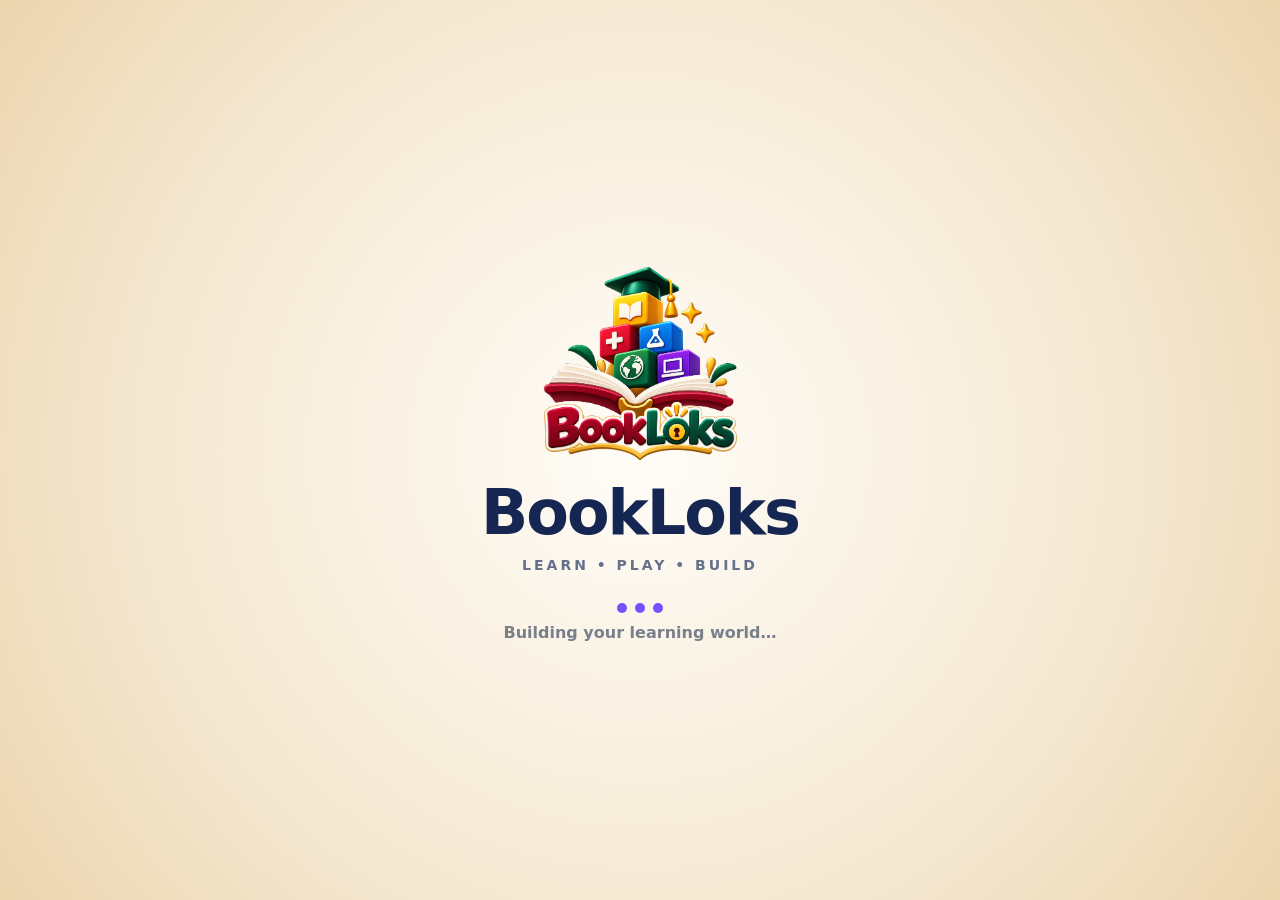
==== commit d78f53d6: "Add files via upload" ====
--- a/app/index.html
+++ b/app/index.html
@@ -1,7 +1,178 @@
-<!doctype html><html lang="en"><head><meta charset="utf-8"><meta name="viewport" content="width=device-width,initial-scale=1,viewport-fit=cover,user-scalable=no"><meta name="theme-color" content="#F4F6FF"><meta name="mobile-web-app-capable" content="yes"><meta name="apple-mobile-web-app-capable" content="yes"><meta name="apple-mobile-web-app-status-bar-style" content="default"><title>BookLoks — Learn • Play • Build</title><link rel="icon" type="image/png" href="../assets/logo/bookloks_favicon.png"><link rel="apple-touch-icon" href="../assets/logo/bookloks_apple_180.png"><link rel="stylesheet" href="styles.css?v=6.0"><link rel="manifest" href="manifest.webmanifest?v=6.0"><meta name="application-name" content="BookLoks"><meta name="format-detection" content="telephone=no"></head><body><div id="splashScreen" class="splash-screen" aria-hidden="true"><div class="splash-glow"></div><div class="splash-card splash-animated"><div class="splash-logo"><img src="../assets/logo/bookloks_logo.png" alt="BookLoks"></div><div class="splash-brand">BookLoks</div><div class="splash-tagline">LEARN • PLAY • BUILD</div><div class="splash-loading"><span></span><span></span><span></span></div><p class="splash-note">Building your learning world…</p></div></div><div class="app-shell"><header class="topbar"><button id="backBtn" class="icon-btn hidden">←</button><button id="brandBtn" class="brand"><span class="brand-orb"><img src="../assets/logo/bookloks_logo.png" alt="BookLoks"/></span><span><b>BookLoks</b><small>LEARN • PLAY • BUILD</small></span></button><div class="header-stats"><span class="stat-pill">⭐ <b id="xpValue">0</b><small>XP</small></span><span class="stat-pill">🪙 <b id="coinValue">0</b><small>Coins</small></span><span class="level-pill">LV <b id="levelValue">1</b></span></div></header><main id="app"><section style="padding:40px;text-align:center"><h1 style="margin-bottom:8px">BookLoks</h1><p>Loading your learning world…</p></section></main><nav class="bottom-nav">
-<button class="nav-btn active" data-route="home"><span>🏠</span><small>Home</small></button>
-<button class="nav-btn" data-route="subjects"><span>📚</span><small>Learn</small></button>
-<button class="nav-btn" data-route="map"><span>🗺️</span><small>Map</small></button>
-<button class="nav-btn" data-route="world"><span>🏠</span><small>My Home</small></button>
-<button class="nav-btn" data-route="profile"><span>🎒</span><small>Profile</small></button>
-</nav></div><div id="toast" class="toast"></div><div id="modal" class="modal hidden"></div><script src="loader.js?v=6.0"></script></body></html>+<!doctype html>
+<html lang="en">
+<head>
+  <meta charset="utf-8" />
+  <meta name="viewport" content="width=device-width, initial-scale=1, viewport-fit=cover" />
+  <meta name="theme-color" content="#f5e9d6" />
+  <meta name="apple-mobile-web-app-capable" content="yes" />
+  <meta name="apple-mobile-web-app-status-bar-style" content="default" />
+  <meta name="apple-mobile-web-app-title" content="BookLoks" />
+  <link rel="manifest" href="./manifest.json" />
+  <link rel="icon" type="image/png" href="./assets/img/app-icon.png" />
+  <link rel="apple-touch-icon" href="./assets/img/app-icon.png" />
+  <title>BookLoks — Learn • Play • Build</title>
+  <link rel="stylesheet" href="./style.css" />
+</head>
+<body>
+  <div id="splash" class="overlay splash-overlay" aria-hidden="true">
+    <div class="splash-wrap">
+      <img src="./assets/img/splash-logo.png" class="splash-logo" alt="BookLoks" />
+      <div class="splash-title">BookLoks</div>
+      <div class="splash-tag">LEARN • PLAY • BUILD</div>
+      <div class="splash-dots"><i></i><i></i><i></i></div>
+      <div class="splash-copy">Building your learning world…</div>
+    </div>
+  </div>
+
+  <div id="onboarding" class="overlay hidden" aria-hidden="true">
+    <div class="modal-card onboarding-card">
+      <img src="./assets/img/main-logo.png" class="modal-logo" alt="BookLoks" />
+      <div id="onboardStepName" class="onboard-step">
+        <div class="eyebrow">WELCOME TO BOOKLOKS</div>
+        <h1>What’s your name?</h1>
+        <p class="muted">We’ll use your name throughout your learning world.</p>
+        <input id="nameInput" class="text-input" maxlength="24" placeholder="Write your name" autocomplete="off" />
+        <button id="nameNext" class="primary-btn">Continue →</button>
+      </div>
+      <div id="onboardStepAvatar" class="onboard-step hidden">
+        <div class="eyebrow">ONE LAST STEP</div>
+        <h1>Select your avatar</h1>
+        <p class="muted">Pick the character you want to travel with.</p>
+        <div class="avatar-grid">
+          <button class="avatar-choice" data-avatar="boy" aria-label="Boy avatar">
+            <img src="./assets/img/boy-full.png" alt="Boy avatar" />
+            <span>Boy</span>
+          </button>
+          <button class="avatar-choice" data-avatar="girl" aria-label="Girl avatar">
+            <img src="./assets/img/girl-full.png" alt="Girl avatar" />
+            <span>Girl</span>
+          </button>
+        </div>
+        <button id="avatarFinish" class="primary-btn" disabled>Enter BookLoks →</button>
+      </div>
+    </div>
+  </div>
+
+  <div id="welcomeBack" class="overlay hidden" aria-hidden="true">
+    <div class="modal-card welcome-card">
+      <img id="welcomeAvatar" src="./assets/img/boy-bust.png" class="welcome-avatar" alt="" />
+      <div class="eyebrow">WELCOME BACK</div>
+      <h1 id="welcomeName">Hi!</h1>
+      <p>Ready for a new adventure?</p>
+      <div class="welcome-buttons">
+        <button id="welcomeContinue" class="primary-btn">Let’s Play →</button>
+      </div>
+    </div>
+  </div>
+
+  <div id="app" class="app-shell hidden-app">
+    <header class="topbar">
+      <div class="brand-wrap">
+        <img src="./assets/img/header-logo.png" class="header-logo" alt="BookLoks" />
+      </div>
+      <div class="top-actions">
+        <button class="icon-btn" id="notifyBtn" aria-label="Notifications"><img src="./assets/img/notification.png" alt="" /></button>
+        <button class="icon-btn" id="settingsBtn" aria-label="Settings"><img src="./assets/img/settings.png" alt="" /></button>
+      </div>
+    </header>
+
+    <main id="mainContent" class="main-content">
+      <section class="player-card card">
+        <div class="avatar-mini-wrap">
+          <img id="playerMiniAvatar" src="./assets/img/boy-profile.png" class="avatar-mini" alt="Avatar" />
+        </div>
+        <div class="player-main">
+          <div class="player-greeting">
+            <div>
+              <h2>Hi <span id="playerName">Gaurav</span>!</h2>
+              <p>Ready for a new adventure?</p>
+            </div>
+            <div class="level-pill"><img src="./assets/img/level.png" alt="" /><span>LV <b id="levelValue">3</b></span></div>
+          </div>
+          <div class="progress-row">
+            <div class="xp-block">
+              <div class="xp-text"><b id="xpCurrent">320</b> / <span id="xpTarget">500</span> XP</div>
+              <div class="xp-track"><div id="xpFill" class="xp-fill"></div></div>
+            </div>
+            <div class="coin-block"><img src="./assets/img/coin.png" alt="" /><b id="coinValue">85</b><span>Coins</span></div>
+          </div>
+        </div>
+      </section>
+
+      <section class="hero-stage">
+        <div class="hero-room-glow"></div>
+        <div class="hero-props">
+          <img src="./assets/img/props.png" alt="Learning props" />
+        </div>
+        <div class="hero-copy-sign">LEARN<br>PLAY<br>BUILD</div>
+        <img id="heroCharacter" src="./assets/img/boy-full.png" class="hero-character" alt="Player" />
+        <img src="./assets/img/robot.png" class="hero-robot" alt="Learning robot" />
+        <div class="hero-floor-glow"></div>
+      </section>
+
+      <section class="action-grid">
+        <button class="action-card action-green" data-action="continue">
+          <img src="./assets/img/continue.png" alt="" />
+          <span>Continue<br>My Mission</span>
+          <b>→</b>
+        </button>
+        <button class="action-card action-blue" data-action="map">
+          <img src="./assets/img/map.png" alt="" />
+          <span>Explore<br>Map</span>
+          <b>→</b>
+        </button>
+        <button class="action-card action-orange" data-action="rewards">
+          <img src="./assets/img/rewards.png" alt="" />
+          <span>My<br>Rewards</span>
+          <b>→</b>
+        </button>
+      </section>
+
+      <section id="routePanel" class="route-panel hidden">
+        <div class="route-icon">✨</div>
+        <div>
+          <strong id="routeTitle">Coming Soon</strong>
+          <p id="routeText">This part of BookLoks will be built in the next phase.</p>
+        </div>
+        <button id="routeClose" class="small-btn">Close</button>
+      </section>
+
+      <section id="profilePanel" class="profile-panel hidden">
+        <div class="panel-head"><h2>Profile</h2><button id="profileClose" class="small-btn">Close</button></div>
+        <div class="profile-layout">
+          <div class="profile-avatar-card">
+            <img id="profileAvatar" src="./assets/img/boy-bust.png" alt="" />
+            <div class="profile-name-display" id="profileNameDisplay">Gaurav</div>
+          </div>
+          <div class="settings-card">
+            <label>Name<input id="profileNameInput" class="text-input" maxlength="24" /></label>
+            <div class="settings-row"><span>Music</span><button id="musicToggle" class="toggle active">ON</button></div>
+            <label>Music Volume<input id="musicVolume" type="range" min="0" max="100" value="5" /></label>
+            <div class="settings-row"><span>Sounds</span><button id="soundToggle" class="toggle active">ON</button></div>
+            <label>Sound Volume<input id="soundVolume" type="range" min="0" max="100" value="90" /></label>
+            <button id="saveProfile" class="primary-btn">Save Changes</button>
+          </div>
+        </div>
+      </section>
+
+      <section id="infoPanel" class="route-panel hidden">
+        <div class="route-icon">ℹ️</div>
+        <div><strong id="infoTitle">Notice</strong><p id="infoText"></p></div>
+        <button id="infoClose" class="small-btn">Close</button>
+      </section>
+    </main>
+
+    <nav class="bottom-nav">
+      <button class="nav-btn active" data-nav="home"><img src="./assets/img/nav-home.png" alt="" /><span>Home</span></button>
+      <button class="nav-btn" data-nav="learn"><img src="./assets/img/nav-learn.png" alt="" /><span>Learn</span></button>
+      <button class="nav-btn" data-nav="myhome"><img src="./assets/img/nav-myhome.png" alt="" /><span>My Home</span></button>
+      <button class="nav-btn" data-nav="profile"><img id="navProfileIcon" src="./assets/img/boy-profile.png" alt="" /><span>Profile</span></button>
+    </nav>
+  </div>
+
+  <audio id="backgroundMusic" src="./assets/audio/background.mp3" loop preload="auto"></audio>
+  <audio id="uiError" src="./assets/audio/error.mp3" preload="auto"></audio>
+
+  <script src="./app.js" defer></script>
+</body>
+</html>
--- a/app/style.css
+++ b/app/style.css
@@ -0,0 +1,34 @@
+:root{
+  --cream:#f6ead7;
+  --cream-2:#fff9ef;
+  --ink:#152653;
+  --muted:#6b7280;
+  --maroon:#8d243c;
+  --green:#2bbf4d;
+  --blue:#3f8fe8;
+  --orange:#f09b25;
+  --gold:#d9ae37;
+  --card:#fffdf9;
+  --shadow:0 18px 45px rgba(49,31,9,.15);
+}
+*{box-sizing:border-box}
+html,body{margin:0;min-height:100%;font-family:Inter,system-ui,-apple-system,BlinkMacSystemFont,"Segoe UI",Roboto,Arial,sans-serif;background:linear-gradient(180deg,#f8ecda 0%,#f1dfbf 100%);color:var(--ink)}
+body{overflow-x:hidden}
+button,input{font:inherit}
+button{cursor:pointer}
+.hidden{display:none!important}
+.hidden-app{display:none!important}
+.overlay{position:fixed;inset:0;display:grid;place-items:center;background:rgba(246,234,215,.96);z-index:1000;padding:24px}
+.splash-overlay{background:radial-gradient(circle at center,#fffdf8 0%,#f4e7cf 65%,#ecd5ae 100%)}
+.splash-wrap{text-align:center;display:flex;flex-direction:column;align-items:center;gap:8px;animation:splashEnter .65s ease both}
+.splash-logo{width:min(210px,45vw);height:auto;animation:logoPop .9s cubic-bezier(.2,.8,.2,1) both}
+.splash-title{font-size:clamp(36px,6vw,62px);font-weight:900;letter-spacing:-2px}
+.splash-tag{font-size:14px;letter-spacing:3px;font-weight:800;color:#65708b}
+.splash-dots{display:flex;gap:8px;margin-top:22px}.splash-dots i{width:10px;height:10px;border-radius:50%;background:#7251ff;animation:dot 1.2s infinite}.splash-dots i:nth-child(2){animation-delay:.12s}.splash-dots i:nth-child(3){animation-delay:.24s}
+.splash-copy{margin-top:2px;color:#7a7f8c;font-weight:700}
+.modal-card{width:min(520px,94vw);background:rgba(255,252,246,.97);border-radius:30px;box-shadow:0 30px 80px rgba(39,27,7,.2);padding:28px;border:1px solid rgba(255,255,255,.85);text-align:center}
+.modal-logo{width:130px}.onboard-step h1,.welcome-card h1{margin:10px 0 8px;font-size:34px}.muted{color:var(--muted);margin:0 0 18px}.eyebrow{font-size:12px;letter-spacing:1.9px;font-weight:800;color:#786b55}.text-input{width:100%;padding:14px 16px;border-radius:16px;border:1px solid #d9cbb8;background:#fffefa;outline:none;font-size:17px}.text-input:focus{border-color:#8bbcf2;box-shadow:0 0 0 4px rgba(79,145,227,.12)}.primary-btn{width:100%;border:none;border-radius:16px;padding:14px 18px;background:linear-gradient(180deg,#5b9aff,#3d79e8);color:#fff;font-weight:900;box-shadow:0 10px 24px rgba(61,121,232,.28);margin-top:14px}.primary-btn:disabled{opacity:.45;cursor:not-allowed}.avatar-grid{display:grid;grid-template-columns:1fr 1fr;gap:16px;margin:22px 0}.avatar-choice{background:#fff;border:2px solid #e7ddcf;border-radius:20px;padding:14px 10px;transition:.2s}.avatar-choice.selected{border-color:#4f92ea;box-shadow:0 10px 25px rgba(79,146,234,.18);transform:translateY(-2px)}.avatar-choice img{width:100%;height:240px;object-fit:contain}.avatar-choice span{display:block;font-weight:900;margin-top:4px}.welcome-card{padding-top:34px}.welcome-avatar{width:140px;height:140px;object-fit:contain}.welcome-card p{color:#6f7180}.app-shell{min-height:100vh;display:flex;flex-direction:column}.topbar{height:86px;display:flex;align-items:center;justify-content:space-between;padding:12px clamp(16px,4vw,48px);background:rgba(255,250,242,.78);backdrop-filter:blur(16px);border-bottom:1px solid rgba(103,73,29,.08);position:sticky;top:0;z-index:20}.header-logo{height:58px;width:auto}.top-actions{display:flex;gap:10px}.icon-btn{width:46px;height:46px;border-radius:15px;border:1px solid rgba(137,103,56,.12);background:#fffdf8;display:grid;place-items:center;box-shadow:0 7px 18px rgba(56,37,11,.08)}.icon-btn img{width:30px;height:30px;object-fit:contain}.main-content{width:min(1160px,94vw);margin:20px auto 110px;display:flex;flex-direction:column;gap:18px}.card{background:rgba(255,253,249,.94);border:1px solid rgba(255,255,255,.82);box-shadow:var(--shadow);border-radius:28px}.player-card{display:grid;grid-template-columns:auto 1fr;gap:16px;padding:18px;align-items:center}.avatar-mini-wrap{width:105px;height:105px;border-radius:26px;background:linear-gradient(180deg,#e6f1ff,#f5fbff);display:grid;place-items:center;overflow:hidden}.avatar-mini{width:100%;height:100%;object-fit:contain}.player-main{min-width:0}.player-greeting{display:flex;justify-content:space-between;gap:18px;align-items:flex-start}.player-greeting h2{margin:0;font-size:clamp(24px,3vw,34px)}.player-greeting p{margin:3px 0 0;color:#6e7180;font-weight:700}.level-pill{display:inline-flex;align-items:center;gap:5px;background:#2e3b69;color:#fff;border-radius:18px;padding:8px 12px;font-weight:800}.level-pill img{width:28px;height:28px}.progress-row{display:grid;grid-template-columns:1fr auto;gap:18px;align-items:center;margin-top:16px}.xp-text{font-weight:850;margin-bottom:6px}.xp-track{height:14px;background:#e7e2dd;border-radius:999px;overflow:hidden}.xp-fill{height:100%;width:64%;background:linear-gradient(90deg,#3fcf53,#28b744);border-radius:999px}.coin-block{display:flex;align-items:center;gap:7px;font-size:16px}.coin-block img{width:40px;height:40px}.coin-block span{color:#777;font-size:13px}.hero-stage{position:relative;min-height:420px;overflow:hidden;border-radius:32px;background:linear-gradient(160deg,#f6ecd9,#e9d5b2 60%,#dfc199);box-shadow:var(--shadow);border:1px solid rgba(255,255,255,.7)}.hero-stage:before{content:"";position:absolute;inset:0;background:radial-gradient(circle at 68% 18%,rgba(255,255,255,.72),transparent 26%),linear-gradient(180deg,rgba(255,255,255,.28),transparent 36%)}.hero-room-glow{position:absolute;right:8%;top:8%;width:36%;height:70%;background:radial-gradient(circle,rgba(255,255,255,.66),transparent 68%)}.hero-floor-glow{position:absolute;left:4%;right:4%;bottom:0;height:28%;background:linear-gradient(180deg,transparent,rgba(177,125,53,.15))}.hero-props{position:absolute;left:4%;bottom:4%;width:53%;z-index:1;opacity:.95}.hero-props img{width:100%;height:auto;display:block;filter:drop-shadow(0 18px 18px rgba(65,41,15,.12))}.hero-character{position:absolute;left:27%;bottom:2%;height:79%;width:auto;z-index:4;filter:drop-shadow(0 16px 18px rgba(60,31,5,.18));animation:floaty 4s ease-in-out infinite}.hero-robot{position:absolute;right:15%;bottom:7%;width:20%;max-width:190px;z-index:5;filter:drop-shadow(0 16px 14px rgba(29,43,59,.18));animation:robotBob 3.2s ease-in-out infinite}.hero-copy-sign{position:absolute;right:23%;top:24%;z-index:6;background:rgba(255,249,238,.85);padding:20px 24px;border-radius:18px;box-shadow:0 14px 28px rgba(67,42,7,.12);font-weight:1000;letter-spacing:2px;color:#1f2f5e;text-align:center;line-height:1.18;font-size:clamp(20px,3vw,34px)}.action-grid{display:grid;grid-template-columns:repeat(3,1fr);gap:16px}.action-card{border:none;border-radius:24px;padding:16px 18px;display:grid;grid-template-columns:58px 1fr auto;align-items:center;gap:12px;color:#fff;text-align:left;min-height:110px;box-shadow:0 16px 30px rgba(48,37,17,.17);transition:transform .18s ease,box-shadow .18s ease}.action-card:hover{transform:translateY(-3px);box-shadow:0 20px 34px rgba(48,37,17,.2)}.action-card img{width:56px;height:56px;object-fit:contain}.action-card span{font-weight:950;font-size:18px;line-height:1.05}.action-card b{font-size:24px}.action-green{background:linear-gradient(180deg,#49cf57,#26ab3d)}.action-blue{background:linear-gradient(180deg,#4baaf6,#3d82e3)}.action-orange{background:linear-gradient(180deg,#f5a72f,#df8621)}.bottom-nav{position:fixed;left:50%;bottom:18px;transform:translateX(-50%);width:min(740px,92vw);display:grid;grid-template-columns:repeat(4,1fr);gap:6px;padding:8px;background:rgba(255,255,255,.9);border:1px solid rgba(137,103,56,.08);border-radius:24px;box-shadow:0 20px 38px rgba(41,31,12,.16);backdrop-filter:blur(18px);z-index:50}.nav-btn{border:none;background:transparent;border-radius:18px;padding:10px 8px;display:flex;flex-direction:column;align-items:center;gap:4px;color:#7c7e87;font-weight:800}.nav-btn img{width:34px;height:34px;object-fit:contain}.nav-btn.active{background:#eef0ff;color:#4b44ba}.route-panel,.profile-panel{background:rgba(255,252,246,.97);border-radius:26px;border:1px solid rgba(215,199,174,.6);box-shadow:var(--shadow);padding:20px}.route-panel{display:grid;grid-template-columns:auto 1fr auto;align-items:center;gap:14px}.route-icon{font-size:32px}.route-panel strong{font-size:20px}.route-panel p{margin:4px 0 0;color:#6e7180}.small-btn{border:none;background:#ece8df;border-radius:12px;padding:10px 14px;font-weight:850}.profile-panel{padding:22px}.panel-head{display:flex;justify-content:space-between;align-items:center}.panel-head h2{margin:0}.profile-layout{display:grid;grid-template-columns:280px 1fr;gap:22px;margin-top:16px}.profile-avatar-card{background:linear-gradient(180deg,#eef6ff,#fbfbff);border-radius:22px;padding:18px;text-align:center}.profile-avatar-card img{width:100%;height:280px;object-fit:contain}.profile-name-display{font-size:24px;font-weight:950}.settings-card{background:#fff;border:1px solid #eee6da;border-radius:22px;padding:18px;display:flex;flex-direction:column;gap:14px}.settings-card label{display:flex;flex-direction:column;gap:7px;font-weight:850}.settings-row{display:flex;justify-content:space-between;align-items:center;font-weight:900}.toggle{border:none;border-radius:999px;padding:8px 16px;font-weight:900;background:#eae7df;color:#6c6b67}.toggle.active{background:#3fcf53;color:#fff}.settings-card input[type=range]{width:100%}
+@keyframes splashEnter{from{opacity:0;transform:scale(.97)}to{opacity:1;transform:none}}@keyframes logoPop{0%{opacity:0;transform:scale(.78) rotate(-2deg)}70%{opacity:1;transform:scale(1.03) rotate(.5deg)}100%{opacity:1;transform:scale(1)}}@keyframes dot{0%,100%{transform:translateY(0);opacity:.45}50%{transform:translateY(-5px);opacity:1}}@keyframes floaty{0%,100%{transform:translateY(0)}50%{transform:translateY(-8px)}}@keyframes robotBob{0%,100%{transform:translateY(0)}50%{transform:translateY(-10px)}}
+@media (max-width:900px){.main-content{width:min(1060px,94vw)}.hero-stage{min-height:370px}.hero-character{left:22%;height:75%}.hero-copy-sign{right:10%;top:22%;}.hero-robot{right:8%;width:21%}}
+@media (max-width:700px){body{background:#efe0c2}.topbar{height:74px;padding:10px 12px}.header-logo{height:48px}.main-content{width:calc(100vw - 20px);margin:12px auto 96px;gap:12px}.player-card{grid-template-columns:78px 1fr;padding:12px;border-radius:22px}.avatar-mini-wrap{width:78px;height:78px;border-radius:20px}.player-greeting h2{font-size:22px}.player-greeting p{font-size:12px}.level-pill{padding:6px 9px;font-size:12px}.level-pill img{width:23px;height:23px}.progress-row{grid-template-columns:1fr;gap:8px}.coin-block{justify-content:flex-end}.hero-stage{min-height:430px;border-radius:24px}.hero-props{left:-2%;width:72%;bottom:3%}.hero-character{left:19%;height:69%;bottom:4%}.hero-robot{right:4%;bottom:6%;width:27%}.hero-copy-sign{right:4%;top:13%;font-size:20px;padding:14px 16px}.action-grid{grid-template-columns:1fr;gap:10px}.action-card{min-height:86px;padding:12px 16px}.action-card img{width:46px;height:46px}.action-card span{font-size:17px}.bottom-nav{bottom:10px;width:calc(100vw - 18px);border-radius:20px}.nav-btn{padding:8px 4px;font-size:11px}.nav-btn img{width:29px;height:29px}.profile-layout{grid-template-columns:1fr}.profile-avatar-card img{height:220px}.route-panel{grid-template-columns:auto 1fr}.route-panel .small-btn{grid-column:2;justify-self:end}.avatar-grid{grid-template-columns:1fr 1fr}.avatar-choice img{height:190px}}
+@media (prefers-reduced-motion:reduce){*,*::before,*::after{animation:none!important;transition:none!important}}
